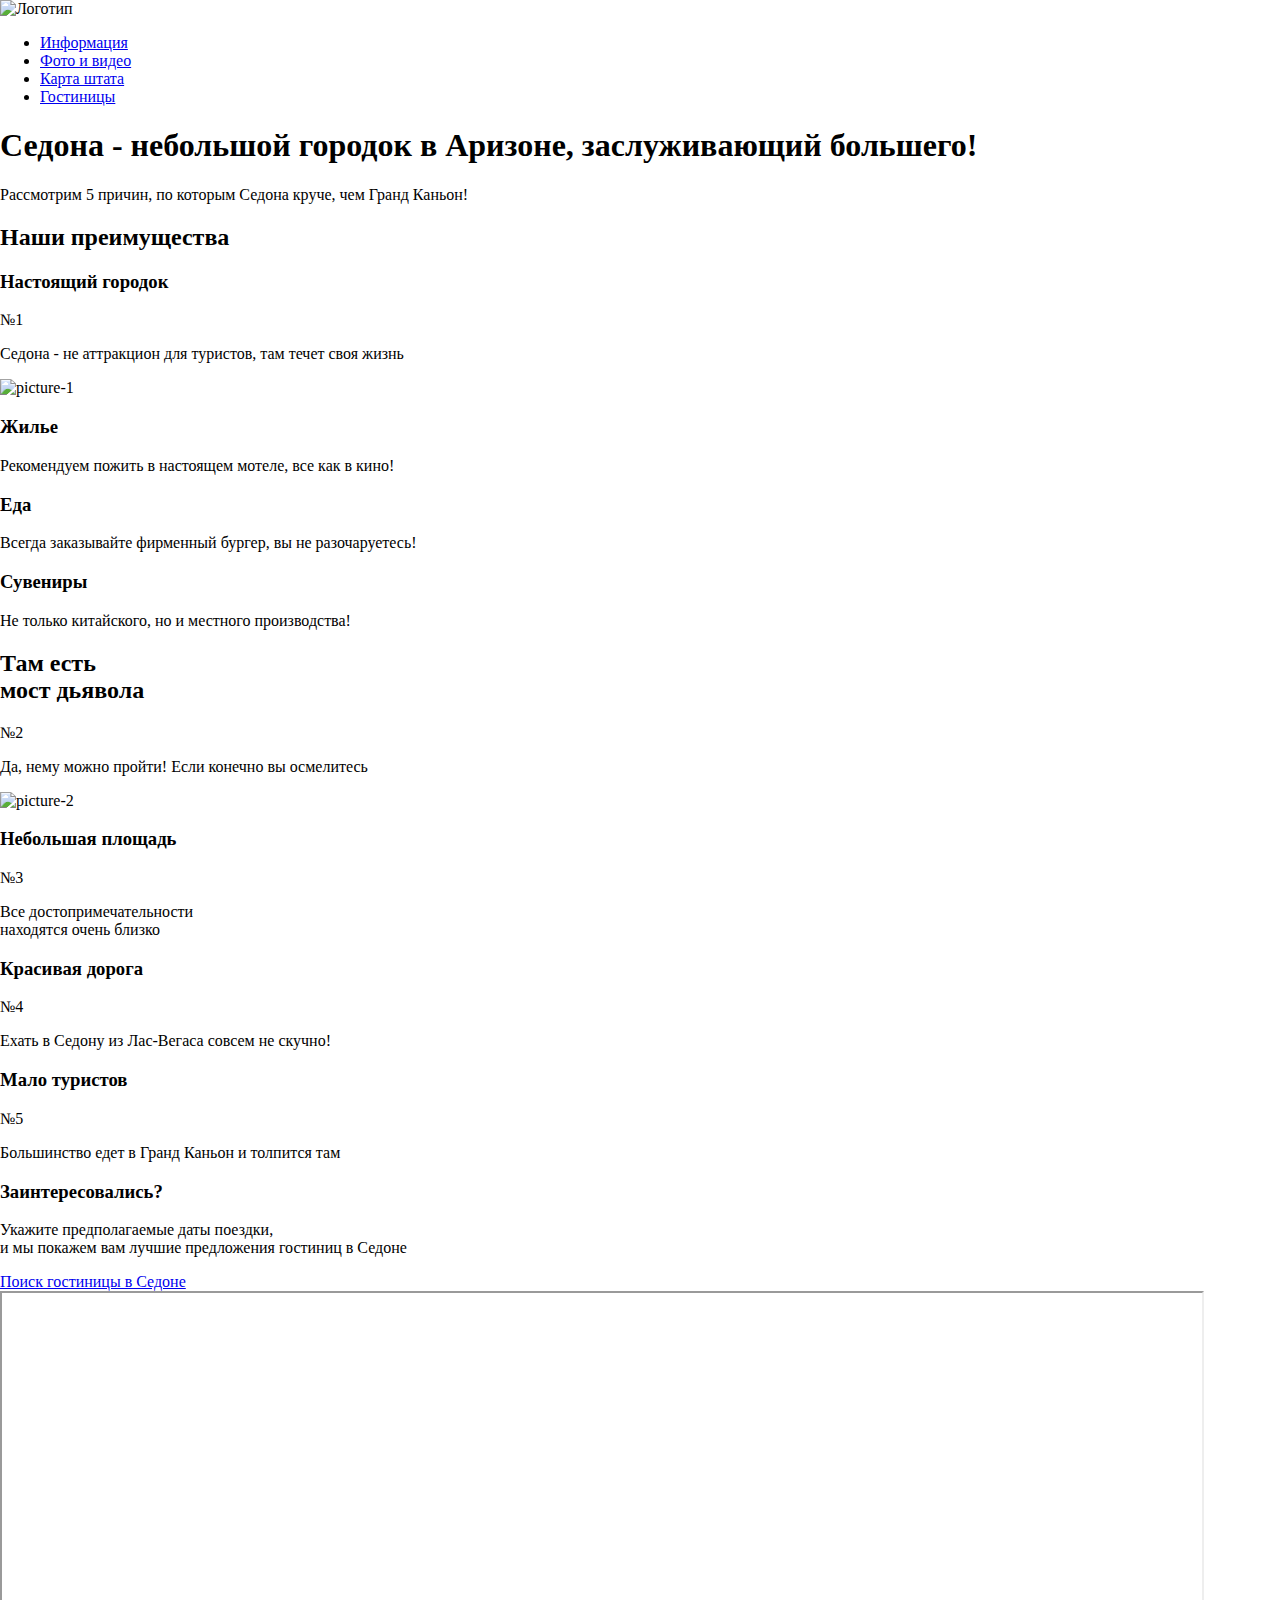
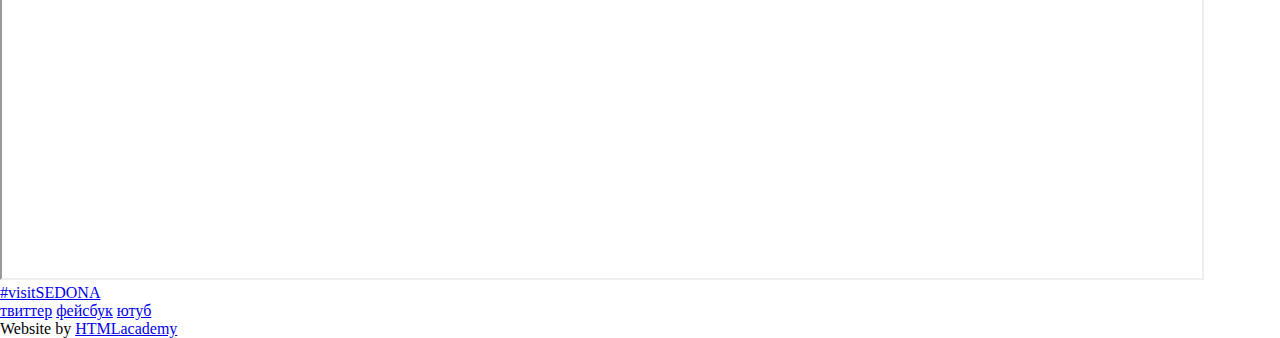
==== index.html @ cfd30b18 "Сделал разметку главной и внутренней страницы" ====
<!DOCTYPE html>
<html lang="ru">

<head>
  <meta charset="utf-8">
  <title>HTML Academy: Седона</title>
  <link href="css/style.css" rel="stylesheet">
</head>

<body>

  <header class="main-header">
    <nav class="main-navigation">
      <a class="header-logo-link">
        <img class="header-logo-img" src="img/logo.png" width="138" height="70" alt="Логотип">
      </a>
      <ul class="main-navigation-list">
        <li class="main-navigation-item">
          <a href="#" class="main-navigation-link">Информация</a>
        </li>
        <li class="main-navigation-item">
          <a href="#" class="main-navigation-link">Фото и видео</a>
        </li>
        <li class="main-navigation-item">
          <a href="#" class="main-navigation-link">Карта штата</a>
        </li>
        <li class="main-navigation-item">
          <a href="catalog.html" class="main-navigation-link">Гостиницы</a>
        </li>
      </ul>
    </nav>
  </header>

  <main>
    <section class="promo-img">
    </section>
    <section class="promo-header">
      <h1 class="promo-title">Седона - небольшой городок в Аризоне, заслуживающий большего!</h1>
      <p class="promo-description">Рассмотрим 5 причин, по которым Седона круче, чем Гранд Каньон!</p>
    </section>
    <section class="features">
      <h2 class="visually-hidden">Наши преимущества</h2>
      <div class="feature-row feature-row__normal">
        <div class="feature-item">
          <h3 class="feature-title">Настоящий городок</h3>
          <span class="feature-number">№1</span>
          <p class="feature-text">
            Седона - не аттракцион для туристов, там течет своя жизнь
          </p>
        </div>
        <img class="feature-item-img" src="img/feature-photo-1.jpg" width="800" height="256" alt="picture-1">
      </div>
      <div class="feature-row">
        <div class="feature-point feature-point__home">
          <h3 class="feature-title feature-title__point">Жилье</h3>
          <p class="feature-text feature-text__point">
            Рекомендуем пожить в настоящем мотеле, все как в кино!
          </p>
        </div>
        <div class="feature-point feature-point__food">
          <h3 class="feature-title feature-title__point">Еда</h3>
          <p class="feature-text feature-text__point">
            Всегда заказывайте фирменный бургер, вы не разочаруетесь!
          </p>
        </div>
        <div class="feature-point feature-point__souvenirs">
          <h3 class="feature-title feature-title__point">Сувениры</h3>
          <p class="feature-text feature-text__point">
            Не только китайского, но и местного производства!
          </p>
        </div>
      </div>
      <div class="feature-row feature-row__invert">
        <div class="feature-item">
          <h2 class="feature-title">Там есть<br> мост дьявола</h2>
          <span class="feature-number">№2</span>
          <p class="feature-text">
            Да, нему можно пройти! Если конечно вы осмелитесь
          </p>
        </div>
        <img class="feature-item-img" src="img/feature-photo-2.jpg" width="800" height="256" alt="picture-2">
      </div>
      <div class="feature-row">
        <div class="feature-point feature-point__slogan">
          <h3 class="feature-title feature-title__slogan">Небольшая площадь</h3>
          <span class="feature-number  feature-number__slogan">№3</span>
          <p class="feature-text feature-text__slogan">
            Все достопримечательности<br> находятся очень близко
          </p>
        </div>
        <div class="feature-point feature-point__slogan">
          <h3 class="feature-title feature-title__slogan">Красивая дорога</h3>
          <span class="feature-number feature-number__slogan">№4</span>
          <p class="feature-text feature-text__slogan">
            Ехать в Седону из Лас-Вегаса совсем не скучно!
          </p>
        </div>
        <div class="feature-point feature-point__slogan">
          <h3 class="feature-title feature-title__slogan">Мало туристов</h3>
          <span class="feature-number feature-number__slogan">№5</span>
          <p class="feature-text feature-text__slogan">
            Большинство едет в Гранд Каньон и толпится там
          </p>
        </div>
      </div>
    </section>
    <section class="features-search">
      <h3 class="search-title">Заинтересовались?</h3>
      <p class="search-description">
        Укажите предполагаемые даты поездки,<br> и мы покажем вам лучшие предложения гостиниц в Седоне
      </p>
      <a class="btn btn-search" href="#">Поиск гостиницы в Седоне</a>
    </section>
    <section class="features-map">
      <iframe src="https://www.google.com/maps/embed?pb=!1m18!1m12!1m3!1d431047.077735794!2d-112.35457437080542!3d34.91428964664842!2m3!1f0!2f0!3f0!3m2!1i1024!2i768!4f13.1!3m3!1m2!1s0x872da132f942b00d%3A0x5548c523fa6c8efd!2z0KHQtdC00L7QvdCwLCDQkNGA0LjQt9C-0L3QsCA4NjMzNiwg0KHQqNCQ!5e0!3m2!1sru!2sua!4v1504518632148" width="1200" height="585" allowfullscreen></iframe>
      <!--    форма    -->
    </section>
  </main>

  <footer class="main-footer">
    <section class="footer-hashtag">
      <a href="#" class="footer-hashtag-link">#visitSEDONA</a>
    </section>
    <section class="footer-social">
      <a class="social-btn social-btn-tw" href="#">твиттер</a>
      <a class="social-btn social-btn-fb" href="#">фейсбук</a>
      <a class="social-btn social-btn-yt" href="#">ютуб</a>
    </section>
    <section class="footer-copyrigth">
      <span class="footer-copyrigth-text">Website by</span>
      <a class="footer-copyrigth-link" href="#">HTMLacademy</a>
    </section>
  </footer>

</body>

</html>
---- css/style.css ----
html,
body {
  margin: 0;
  padding: 0;
}
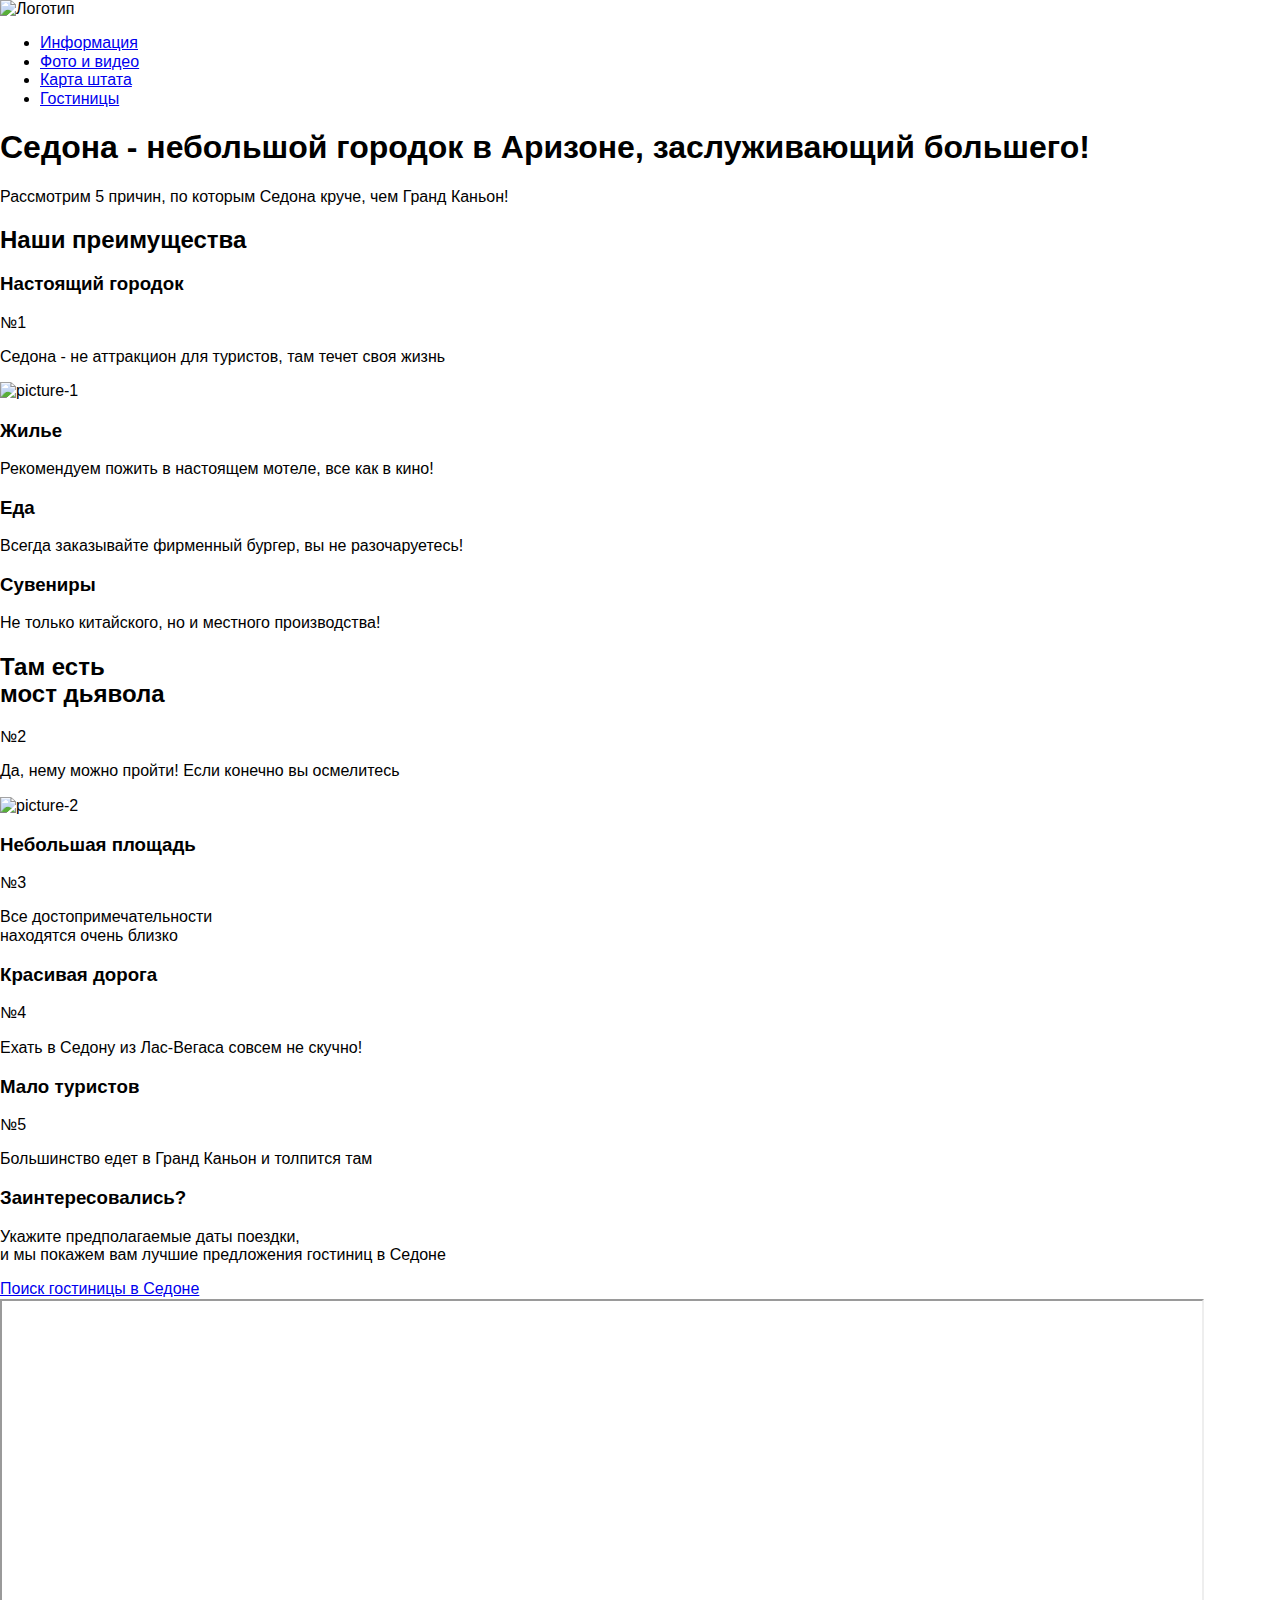
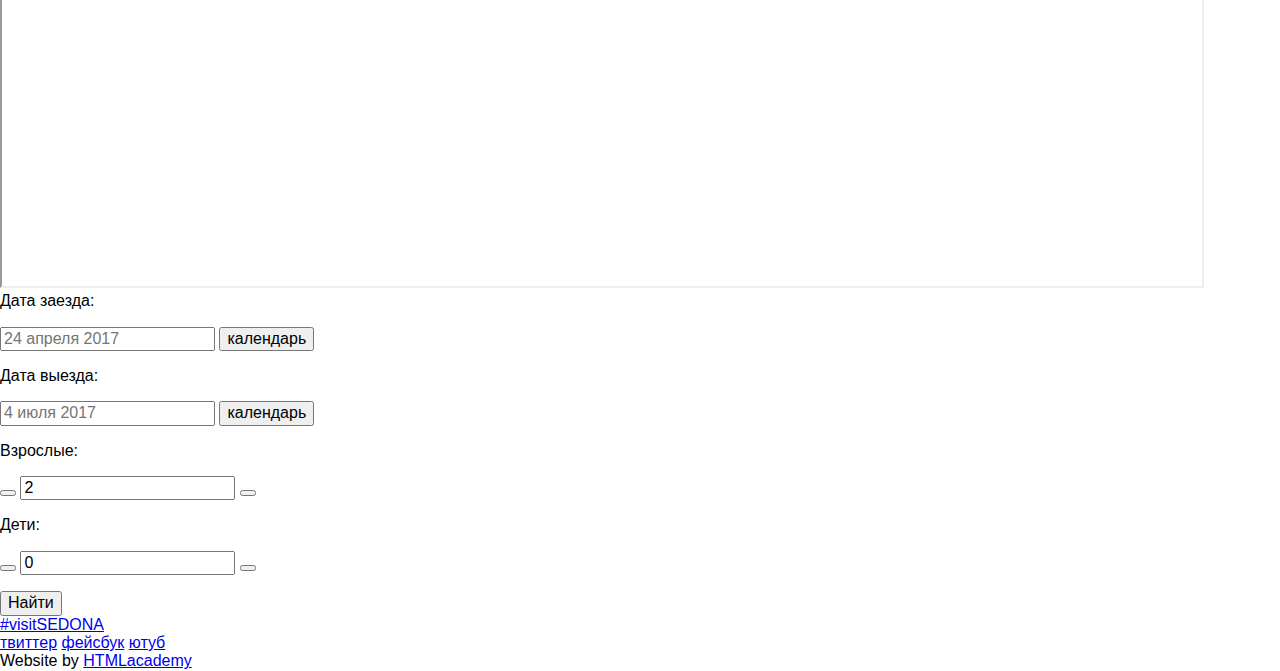
==== commit 6a373e8b: "добавил нормалайз и формы" ====
--- a/index.html
+++ b/index.html
@@ -4,6 +4,8 @@
 <head>
   <meta charset="utf-8">
   <title>HTML Academy: Седона</title>
+  <link href="https://fonts.googleapis.com/css?family=PT+Sans:400,700&amp;subset=cyrillic" rel="stylesheet">
+  <link href="css/normalize.css" rel="stylesheet">
   <link href="css/style.css" rel="stylesheet">
 </head>
 
@@ -113,7 +115,41 @@
     </section>
     <section class="features-map">
       <iframe src="https://www.google.com/maps/embed?pb=!1m18!1m12!1m3!1d431047.077735794!2d-112.35457437080542!3d34.91428964664842!2m3!1f0!2f0!3f0!3m2!1i1024!2i768!4f13.1!3m3!1m2!1s0x872da132f942b00d%3A0x5548c523fa6c8efd!2z0KHQtdC00L7QvdCwLCDQkNGA0LjQt9C-0L3QsCA4NjMzNiwg0KHQqNCQ!5e0!3m2!1sru!2sua!4v1504518632148" width="1200" height="585" allowfullscreen></iframe>
-      <!--    форма    -->
+      <form class="search-form" action="https://echo.htmlacademy.ru" method="post">
+        <div class="search-form-row">
+          <label class="search-form-label" for="arrival">Дата заезда:         </label>
+          <p class="form-field">
+            <input class="search-form-input" id="arrival" type="text" name="arrival" placeholder="24 апреля 2017">
+            <button class="search-form-calendar" type="button">календарь</button>
+          </p>
+        </div>
+        <div class="search-form-row">
+          <label class="search-form-label" for="departure">Дата выезда:</label>
+          <p class="form-field">
+            <input class="search-form-input" id="departure" type="text" name="departure" placeholder="4 июля 2017">
+            <button class="search-form-calendar" type="button">календарь</button>
+          </p>
+        </div>
+        <div class="search-form-row">
+          <div class="search-form-col">
+            <label class="search-form-label" for="adults">Взрослые:</label>
+            <p class="form-field-col">
+              <button class="btn-number btn-number__minus" type="button"></button>
+              <input class="number-input" id="adults" type="text" name="adults" value="2">
+              <button class="btn-number btn-number__plus" type="button"></button>
+            </p>
+          </div>
+          <div class="search-form-col">
+            <label class="search-form-label search-form-label__children" for="children">Дети:</label>
+            <p class="form-field-col">
+              <button class="btn-number btn-number__minus" type="button"></button>
+              <input class="number-input" id="children" type="text" name="children" value="0">
+              <button class="btn-number btn-number__plus" type="button"></button>
+            </p>
+          </div>
+        </div>
+        <button class="btn btn-search-form" type="button">Найти</button>
+      </form>
     </section>
   </main>
 
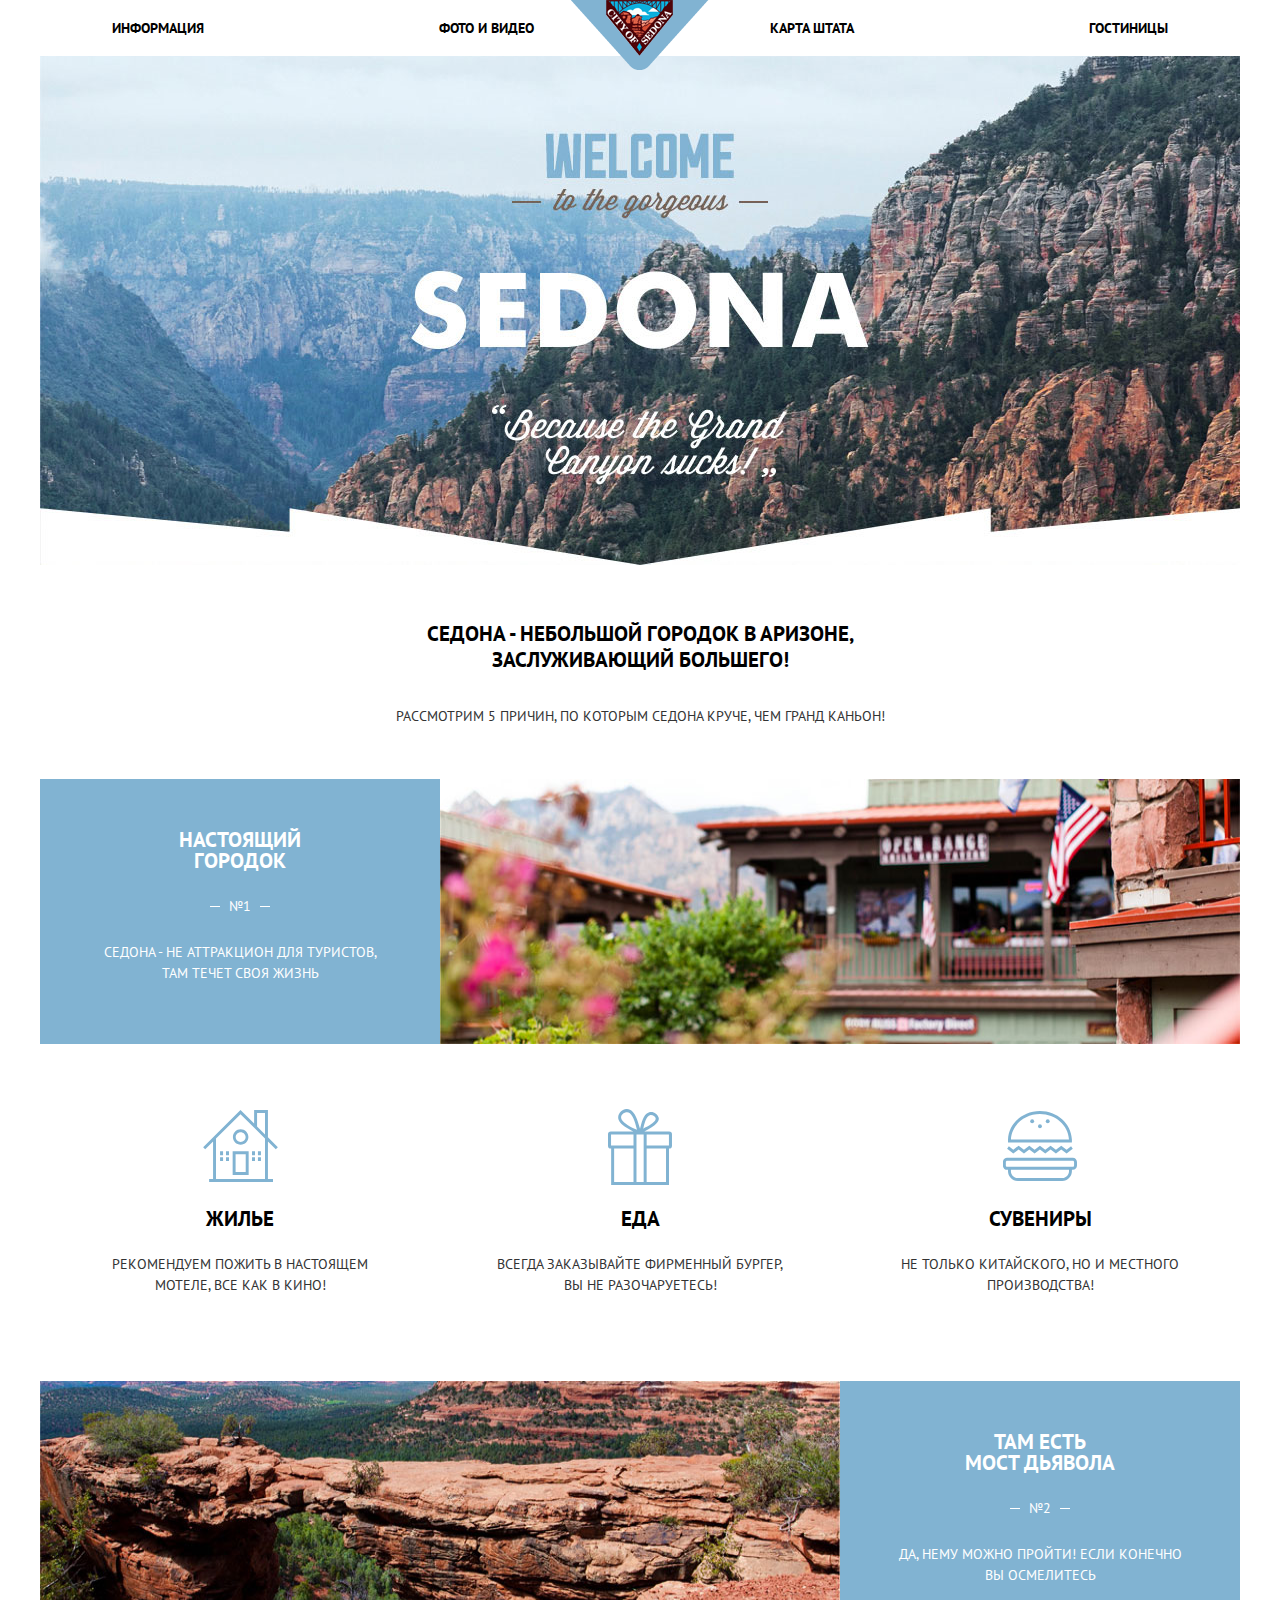
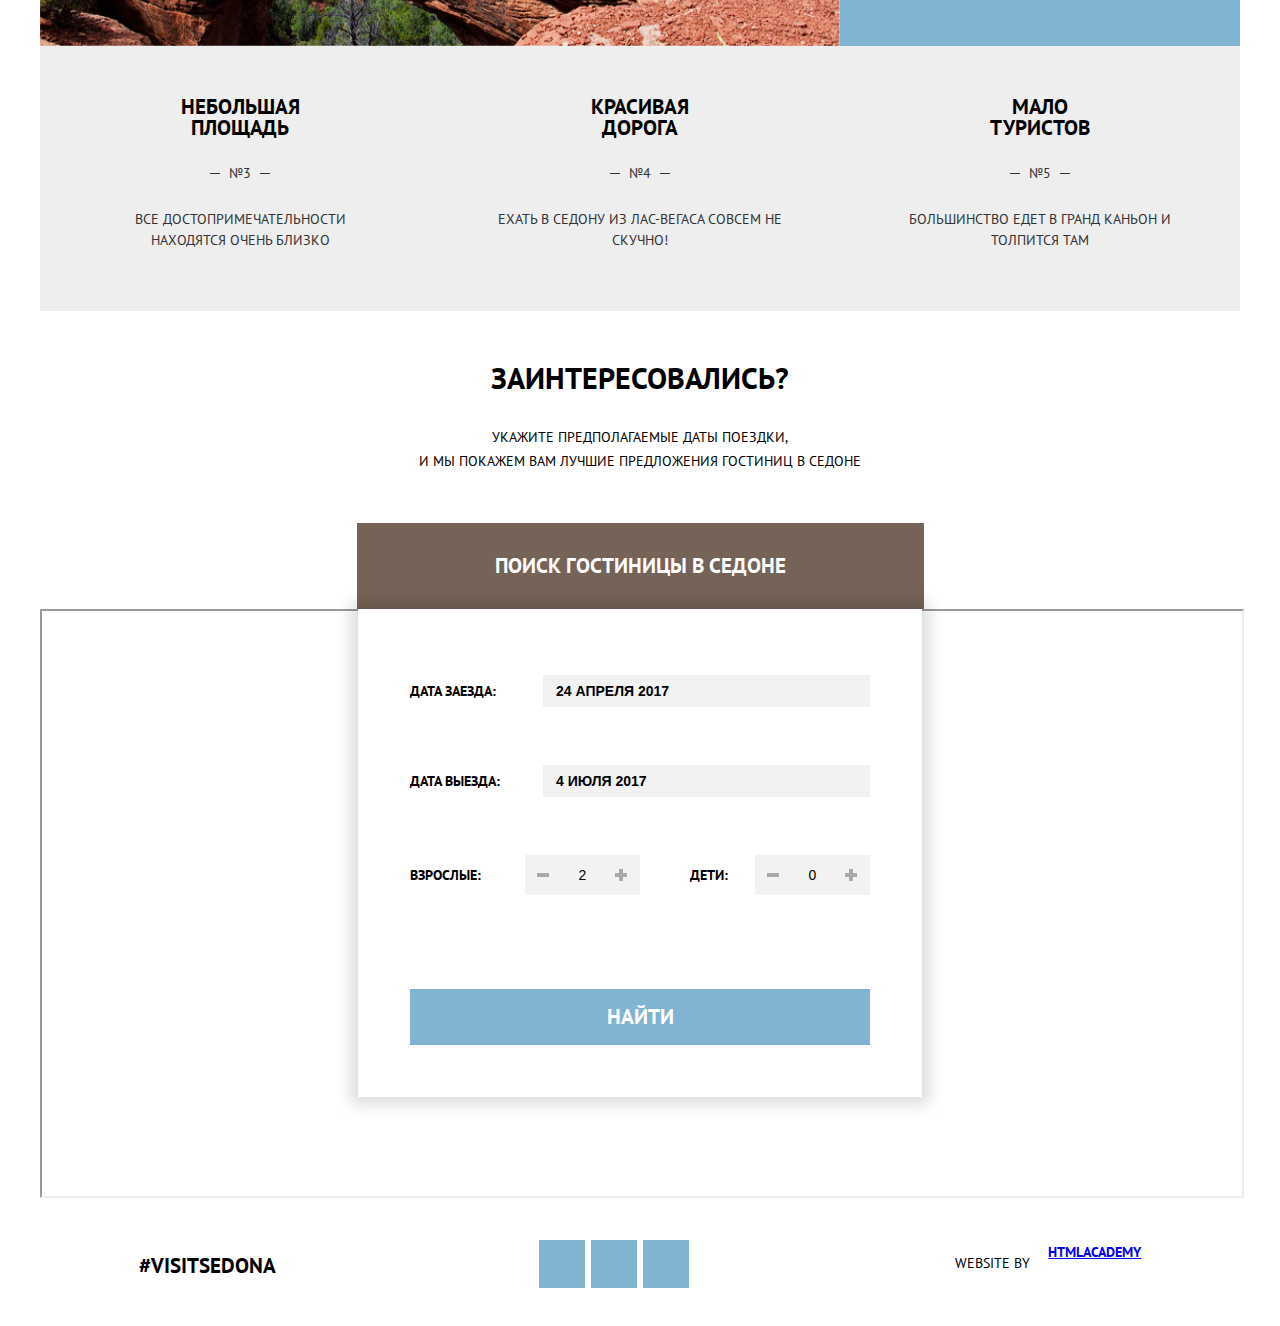
==== commit 3dba6752: "Верстка седоны" ====
--- a/index.html
+++ b/index.html
@@ -12,9 +12,10 @@
 <body>
 
   <header class="main-header">
-    <nav class="main-navigation">
+    <nav class="main-navigation container">
+      <h2 class="visually-hidden">Логотип</h2>
       <a class="header-logo-link">
-        <img class="header-logo-img" src="img/logo.png" width="138" height="70" alt="Логотип">
+        <img class="header-logo-img" src="img/index-logo.png" width="138" height="70" alt="Логотип">
       </a>
       <ul class="main-navigation-list">
         <li class="main-navigation-item">
@@ -33,7 +34,7 @@
     </nav>
   </header>
 
-  <main>
+  <main class="main-wrapper">
     <section class="promo-img">
     </section>
     <section class="promo-header">
@@ -50,7 +51,7 @@
             Седона - не аттракцион для туристов, там течет своя жизнь
           </p>
         </div>
-        <img class="feature-item-img" src="img/feature-photo-1.jpg" width="800" height="256" alt="picture-1">
+        <img class="feature-item-img" src="img/index-photo.jpg" width="800" height="256" alt="picture-1">
       </div>
       <div class="feature-row">
         <div class="feature-point feature-point__home">
@@ -80,7 +81,7 @@
             Да, нему можно пройти! Если конечно вы осмелитесь
           </p>
         </div>
-        <img class="feature-item-img" src="img/feature-photo-2.jpg" width="800" height="256" alt="picture-2">
+        <img class="feature-item-img" src="img/index-photo-reverse.jpg" width="800" height="256" alt="picture-2">
       </div>
       <div class="feature-row">
         <div class="feature-point feature-point__slogan">
@@ -158,9 +159,9 @@
       <a href="#" class="footer-hashtag-link">#visitSEDONA</a>
     </section>
     <section class="footer-social">
-      <a class="social-btn social-btn-tw" href="#">твиттер</a>
-      <a class="social-btn social-btn-fb" href="#">фейсбук</a>
-      <a class="social-btn social-btn-yt" href="#">ютуб</a>
+      <a class="social-btn social-btn-tw" href="#" aria-label="твиттер"></a>
+      <a class="social-btn social-btn-fb" href="#" aria-label="фейсбук"></a>
+      <a class="social-btn social-btn-yt" href="#" aria-label="ютуб"></a>
     </section>
     <section class="footer-copyrigth">
       <span class="footer-copyrigth-text">Website by</span>
--- a/css/style.css
+++ b/css/style.css
@@ -2,4 +2,1109 @@
 body {
   margin: 0;
   padding: 0;
-}+}
+
+body {
+  min-width: 1200px;
+  font-family: "PT Sans", "Arial", sans-serif;
+  font-size: 14px;
+  line-height: 24px;
+  font-weight: 700;
+  color: #000;
+  text-transform: uppercase;
+  background-color: #fff;
+  -webkit-box-shadow: 0 0 20px 0 rgba(0, 1, 1, 0.2);
+  box-shadow: 0 0 20px 0 rgba(0, 1, 1, 0.2);
+}
+
+.main-wrapper {
+  width: 1200px;
+  margin: 0 auto;
+}
+
+.visually-hidden:not(:focus):not(:active),
+input[type="checkbox"].visually-hidden {
+  position: absolute;
+  width: 1px;
+  height: 1px;
+  margin: -1px;
+  border: 0;
+  padding: 0;
+  white-space: nowrap;
+  -webkit-clip-path: inset(100%);
+  clip-path: inset(100%);
+  clip: rect(0 0 0 0);
+  overflow: hidden;
+}
+
+img {
+  max-width: 100%;
+  height: auto;
+}
+
+.container {
+  width: 1056px;
+  margin: 0 auto;
+  padding: 0 72px;
+}
+
+.btn {
+  display: inline-block;
+  padding: 30px 138px;
+  font-size: 21px;
+  line-height: 26px;
+  font-weight: 700;
+  font-family: "PT Sans", "Arial", sans-serif;
+  color: #fff;
+  vertical-align: middle;
+  text-align: center;
+  text-transform: uppercase;
+  text-decoration: none;
+  background-color: #766357;
+  border: none;
+  cursor: pointer;
+}
+
+.btn:hover,
+.btn:focus {
+  background-color: #669ec0;
+}
+
+.btn:active {
+  background-color: #5496bd;
+}
+
+.btn.disabled,
+.btn:disabled {
+  cursor: default;
+  opacity: 0.5;
+  background-color: #000;
+}
+
+.btn.disabled:hover,
+.btn:disabled:hover {
+  background-color: #000000;
+}
+
+/* Шапка сайта */
+
+.main-header {
+  background-color: #fff;
+}
+
+.header-logo-link {
+  position: absolute;
+  top: 0;
+  left: 50%;
+  -webkit-transform: translateX(-50%);
+  transform: translateX(-50%);
+  z-index: 1000;
+}
+
+.main-navigation {
+  position: relative;
+  font-size: 14px;
+  line-height: 26px;
+  color: #000;
+  background-color: #fff;
+}
+
+.main-navigation-list {
+  display: -webkit-box;
+  display: -ms-flexbox;
+  display: flex;
+  -webkit-box-pack: justify;
+  -ms-flex-pack: justify;
+  justify-content: space-between;
+  -ms-flex-wrap: wrap;
+  flex-wrap: wrap;
+  width: 1056px;
+  margin: 0;
+  padding: 0;
+  list-style: none;
+}
+
+.main-navigation-link {
+  display: block;
+  margin-top: 15px;
+  margin-bottom: 15px;
+  vertical-align: middle;
+  color: #000;
+  text-decoration: none;
+}
+
+.main-navigation-link:hover {
+  color: #81b3d2;
+}
+
+.main-navigation-link:active {
+  color: #000;
+  opacity: 0.3;
+}
+
+.main-navigation-link.main-navigation-link__active {
+  color: #766357;
+}
+
+.main-navigation-link:active.main-navigation-link__active {
+  color: #766357;
+  opacity: 1;
+}
+
+/* Главная */
+
+.promo-img {
+  max-width: 1200px;
+  min-height: 510px;
+  margin-bottom: 55px;
+  background: url("../img/bannersedona.jpg") no-repeat 0 -55px;
+  background-size: cover;
+}
+
+.promo-header {
+  width: 500px;
+  margin: 0 auto;
+  margin-bottom: 50px;
+  text-align: center;
+}
+
+.promo-title {
+  font-size: 21px;
+  line-height: 26px;
+  margin: 0;
+  margin-bottom: 30px;
+}
+
+.promo-description {
+  margin: 0;
+  line-height: 26px;
+  font-weight: 400;
+  color: #333;
+}
+
+.features {
+  display: -webkit-box;
+  display: -ms-flexbox;
+  display: flex;
+  -webkit-box-orient: vertical;
+  -webkit-box-direction: normal;
+  -ms-flex-direction: column;
+  flex-direction: column;
+  margin-bottom: 55px;
+}
+
+.feature-row {
+  display: -webkit-box;
+  display: -ms-flexbox;
+  display: flex;
+}
+
+.feature-row.feature-row__invert {
+  -webkit-box-orient: horizontal;
+  -webkit-box-direction: reverse;
+  -ms-flex-direction: row-reverse;
+  flex-direction: row-reverse;
+}
+
+.feature-item {
+  width: 400px;
+  background-color: #81b3d2;
+  text-align: center;
+}
+
+.feature-point {
+  width: 400px;
+  background-color: #fff;
+}
+
+.feature-point.feature-point__slogan {
+  background-color: #eee;
+}
+
+.feature-title {
+  width: 155px;
+  margin: 0 auto;
+  margin-top: 50px;
+  margin-bottom: 25px;
+  font-size: 21px;
+  line-height: 21px;
+  font-weight: 700;
+  text-align: center;
+  color: #fff;
+}
+
+.feature-title.feature-title__point {
+  margin-top: 32px;
+  color: #000;
+  text-align: center;
+}
+
+.feature-title.feature-title__slogan {
+  color: #000;
+  text-align: center;
+}
+
+.feature-number {
+  display: block;
+  width: 60px;
+  margin: 0 auto;
+  margin-bottom: 25px;
+  position: relative;
+  font-size: 14px;
+  line-height: 21px;
+  font-weight: 400;
+  color: #fff;
+}
+
+.feature-number.feature-number__slogan {
+  color: #333;
+  text-align: center;
+}
+
+.feature-number:after {
+  position: absolute;
+  content: "";
+  top: 10px;
+  left: 0;
+  width: 10px;
+  height: 1px;
+  background: #fff;
+}
+
+.feature-number.feature-number__slogan:after {
+  background: #333;
+}
+
+.feature-number:before {
+  position: absolute;
+  content: "";
+  top: 10px;
+  right: 0;
+  width: 10px;
+  height: 1px;
+  background: #fff;
+}
+
+.feature-number.feature-number__slogan::before {
+  background: #333;
+}
+
+.feature-text {
+  width: 290px;
+  margin: 0 auto;
+  margin-bottom: 60px;
+  font-weight: 400;
+  line-height: 21px;
+  color: #fff;
+  text-align: center;
+}
+
+.feature-text.feature-text__point {
+  margin-bottom: 85px;
+  color: #333;
+}
+
+.feature-text.feature-text__slogan {
+  color: #333;
+}
+
+.feature-point.feature-point__home,
+.feature-point.feature-point__food,
+.feature-point.feature-point__souvenirs {
+  padding-top: 132px;
+  background-repeat: no-repeat;
+  background-position: 50% 25%;
+}
+
+.feature-point.feature-point__home {
+  background-image: url(../img/icon-1.svg);
+}
+
+.feature-point.feature-point__food {
+  background-image: url(../img/icon-2.svg);
+}
+
+.feature-point.feature-point__souvenirs {
+  background-image: url(../img/icon-3.svg);
+}
+
+.features-search {
+  width: 570px;
+  margin: 0 auto;
+  text-align: center;
+}
+
+.search-title {
+  margin: 0;
+  margin-bottom: 35px;
+  font-size: 30px;
+  line-height: 24px;
+}
+
+.search-description {
+  margin-bottom: 50px;
+  font-weight: 400;
+}
+
+.btn-search {
+  background-color: #766357;
+}
+
+.btn-search:hover {
+  background-color: #604e43;
+}
+
+.btn-search:active {
+  background-color: #503e33;
+  color: rgba(146, 138, 133, 0.3);
+}
+
+.features-map {
+  margin: 0;
+  padding: 0;
+  position: relative;
+  background: url(../img/map-min.jpg) no-repeat;
+  background-position: center;
+}
+
+.search-form {
+  position: absolute;
+  top: 0;
+  left: 50%;
+  -webkit-transform: translate(-50%);
+  transform: translate(-50%);
+  display: -webkit-box;
+  display: -ms-flexbox;
+  display: flex;
+  -webkit-box-orient: vertical;
+  -webkit-box-direction: normal;
+  -ms-flex-direction: column;
+  flex-direction: column;
+  -webkit-box-align: ;
+  -ms-flex-align: ;
+  align-items: ;
+  width: 460px;
+  padding: 52px;
+  background-color: #fff;
+  -webkit-box-shadow: 0 0 15px 7px rgba(0, 1, 1, 0.15);
+  box-shadow: 0 0 15px 7px rgba(0, 1, 1, 0.15);
+}
+
+.search-form-row {
+  display: -webkit-box;
+  display: -ms-flexbox;
+  display: flex;
+  -webkit-box-pack: justify;
+  -ms-flex-pack: justify;
+  justify-content: space-between;
+  -webkit-box-align: center;
+  -ms-flex-align: center;
+  align-items: center;
+  margin-bottom: 30px;
+}
+
+.search-form-label {
+  font-size: 14px;
+  line-height: 26px;
+  font-weight: 700;
+  text-transform: uppercase;
+  color: #000;
+}
+
+.form-field {
+  display: -webkit-box;
+  display: -ms-flexbox;
+  display: flex;
+}
+
+.search-form-input {
+  -webkit-box-sizing: border-box;
+  box-sizing: border-box;
+  width: 315px;
+  padding-top: 8px;
+  padding-bottom: 8px;
+  padding-left: 13px;
+  background-color: #f2f2f2;
+  border: none;
+}
+
+.search-form-input:hover {
+  background-color: #ebebeb;
+}
+
+.search-form-input:focus {
+  background-color: #fff;
+  border: 2px solid #e5e5e5;
+}
+
+.search-form-input::-webkit-input-placeholder {
+  font-size: 14px;
+  line-height: 26px;
+  font-weight: 700;
+  text-transform: uppercase;
+  color: #000;
+}
+
+.search-form-input:-ms-input-placeholder {
+  font-size: 14px;
+  line-height: 26px;
+  font-weight: 700;
+  text-transform: uppercase;
+  color: #000;
+}
+
+.search-form-input::placeholder {
+  font-size: 14px;
+  line-height: 26px;
+  font-weight: 700;
+  text-transform: uppercase;
+  color: #000;
+}
+
+.search-form-calendar {
+  font-size: 0;
+  background: #f2f2f2;
+  border: none;
+  cursor: pointer;
+}
+
+.search-form-calendar:hover path {
+  fill: #000;
+}
+
+.search-form-calendar:active path {
+  fill: #81b3d2;
+}
+
+.search-form-col {
+  display: -webkit-box;
+  display: -ms-flexbox;
+  display: flex;
+  -webkit-box-align: center;
+  -ms-flex-align: center;
+  align-items: center;
+  -webkit-box-pack: justify;
+  -ms-flex-pack: justify;
+  justify-content: space-between;
+  width: 230px;
+}
+
+.search-form-label.search-form-label__children {
+  padding-left: 50px;
+}
+
+.form-field-col {
+  width: 115px;
+  display: -webkit-box;
+  display: -ms-flexbox;
+  display: flex;
+}
+
+.number-input {
+  -webkit-box-sizing: border-box;
+  box-sizing: border-box;
+  width: 40px;
+  padding: 12px 0;
+  background-color: #f2f2f2;
+  text-align: center;
+  border: none;
+}
+
+.btn-number {
+  position: relative;
+  width: 40px;
+  background-color: #f2f2f2;
+  border: none;
+  cursor: pointer;
+}
+
+.btn-number.btn-number__minus::after {
+  content: "";
+  position: absolute;
+  top: 18px;
+  left: 12px;
+  width: 12px;
+  height: 4px;
+  background-color: #a9a9a9;
+}
+
+.btn-number:hover.btn-number__minus::after {
+  background-color: #000;
+}
+
+.btn-number:active.btn-number__minus::after {
+  background-color: #81b3d2;
+}
+
+.btn-number.btn-number__plus::after,
+.btn-number.btn-number__plus::before {
+  content: "";
+  position: absolute;
+  top: 18px;
+  left: 12px;
+  width: 12px;
+  height: 4px;
+  background-color: #a9a9a9;
+}
+
+.btn-number.btn-number__plus::before {
+  -webkit-transform: rotate(90deg);
+  transform: rotate(90deg);
+}
+
+.btn-number:hover.btn-number__plus::after,
+.btn-number:hover.btn-number__plus::before {
+  background-color: #000;
+}
+
+.btn-number:active.btn-number__plus::after,
+.btn-number:active.btn-number__plus::before {
+  background-color: #81b3d2;
+}
+
+.btn-search-form {
+  width: 100%;
+  margin-top: 50px;
+  padding-top: 15px;
+  padding-bottom: 15px;
+  background-color: #81b3d2;
+}
+
+.btn-search-form:hover {
+  background-color: #669ec0;
+}
+
+.btn-search-form:active {
+  background-color: #5496bd;
+  color: rgba(133, 176, 205, 0.3);
+}
+
+
+/*каталог*/
+
+.filters-hotel {
+  margin-bottom: 30px;
+  background-image: url("../img/filter-bg.jpg");
+  background-repeat: no-repeat;
+  background-position: center;
+}
+
+.form-filters {
+  display: -webkit-box;
+  display: -ms-flexbox;
+  display: flex;
+  -ms-flex-pack: distribute;
+  -webkit-box-pack: justify;
+  justify-content: space-around;
+}
+
+.filter-hotel-field {
+  margin: 0;
+  padding: 0;
+  width: 150px;
+  border: 0;
+}
+
+.filter-hotel-field:first-child {
+  margin-right: 100px;
+}
+
+.filter-hotel-field:last-child {
+  width: 320px;
+  margin-left: 330px;
+}
+
+.filter-hotel-description {
+  margin-bottom: 25px;
+  padding-top: 30px;
+  font-size: 16px;
+  line-height: 21px;
+  color: #fff;
+}
+
+.form-list {
+  margin: 0;
+  padding: 0;
+  list-style: none;
+}
+
+.form-item {
+  margin-bottom: 25px;
+}
+
+.filter-hotel-label {
+  position: relative;
+  display: block;
+  padding-left: 40px;
+  font-size: 14px;
+  line-height: 21px;
+  font-weight: 400;
+  color: #fff;
+  cursor: pointer;
+}
+
+.filter-hotel-input + .filter-hotel-label::before {
+  position: absolute;
+  content: "";
+  top: 0;
+  left: 0px;
+  width: 23px;
+  height: 23px;
+  background-image: url("../img/checkbox-off.svg");
+  background-repeat: no-repeat;
+  background-position: center center;
+}
+
+.filter-hotel-input:checked + .filter-hotel-label::after {
+  position: absolute;
+  content: "";
+  top: 0;
+  left: 0px;
+  width: 27px;
+  height: 23px;
+  background-image: url("../img/checkbox-on.svg");
+  background-repeat: no-repeat;
+  background-position: center center;
+}
+
+.price-controls {
+  position: relative;
+  margin-bottom: 20px;
+  font-size: 0;
+  border: 2px solid #fff;
+  border-radius: 5px;
+}
+
+.price-controls::after {
+  position: absolute;
+  content: "";
+  left: 50%;
+  height: 22px;
+  width: 3px;
+  background: #fff;
+  -webkit-transform: translate(-50%, 50%);
+  transform: translate(-50%, 50%);
+}
+
+.price-controls-label {
+  display: inline-block;
+  padding: 10px 0;
+  font-size: 14px;
+  line-height: 21px;
+  font-weight: 400;
+  color: #fff;
+  text-transform: uppercase;
+  vertical-align: top;
+  background-color: transparent;
+  cursor: pointer;
+}
+
+.price-controls-label__min,
+.price-controls-label__max {
+  -webkit-box-sizing: content-box;
+  width: 93px;
+  padding-left: 65px;
+}
+
+.price-controls-input {
+  width: 45px;
+  margin: 0;
+  font: inherit;
+  color: inherit;
+  border: none;
+  background: transparent;
+}
+
+.range-controls {
+  position: relative;
+  margin-bottom: 25px;
+  background: transparent;
+}
+
+.range-controls .scale {
+  width: 100%;
+  height: 2px;
+  background-color: #988683;
+}
+
+.range-controls .bar {
+  width: 80%;
+  height: 2px;
+  background-color: #fff;
+}
+
+.range-controls .range-toggle {
+  position: absolute;
+  top: -10px;
+  left: 0px;
+  width: 20px;
+  height: 20px;
+  cursor: pointer;
+}
+
+.range-controls .range-toggle__min {
+  left: 0;
+}
+
+.range-controls .range-toggle__max {
+  left: 80%;
+}
+
+.btn-filter {
+  margin-left: 85px;
+  margin-bottom: 32px;
+  padding: 10px 34px;
+  font-size: 14px;
+  line-height: 21px;
+  font-weight: 400;
+  border: 2px solid #fff;
+  border-radius: 5px;
+  background: transparent;
+}
+
+.sort-row {
+  margin-bottom: 35px;
+}
+
+.sort-row-list {
+  margin: 0;
+  padding: 0;
+  display: -webkit-box;
+  display: -ms-flexbox;
+  display: flex;
+  -webkit-box-pack: start;
+  -ms-flex-pack: start;
+  justify-content: flex-start;
+  list-style: none;
+  vertical-align: middle;
+}
+
+.sort-row-item {
+  margin: auto;
+  margin-right: 30px;
+  font-size: 12px;
+  line-height: 18px;
+  font-weight: 400;
+  text-transform: uppercase;
+  color: #000;
+}
+
+.sort-row-item:last-child {
+  margin-right: 0;
+}
+
+.sort-row-item.sort-row-item__arrow {
+  margin-left: 450px;
+  margin-right: 14px;
+}
+
+.sort-row-item.sort-row-item__arrow path {
+  fill: #81b3d2;
+}
+
+.sort-row-link-arrow {
+  font-size: 0;
+}
+
+.sort-row-link-arrow.sort-row-link-arrow__up {
+  opacity: 0.3;
+}
+
+.sort-row-link-arrow:hover.sort-row-link-arrow__up {
+  opacity: 1;
+}
+
+.sort-row-link-arrow:active.sort-row-link-arrow__up path {
+  fill: #81b3d2;
+  opacity: 1;
+}
+
+.sort-row-link {
+  display: block;
+  color: #000;
+  text-decoration: none;
+  border-bottom: 1px dotted #81b3d2;
+}
+
+.sort-row-link {
+  opacity: 0.3;
+}
+
+.sort-row-link:hover {
+  color: #81b3d2;
+  opacity: 1;
+}
+
+.sort-row-link:active {
+  color: #000;
+  opacity: 1;
+  border: none;
+}
+
+.sort-row-item.sort-row-item__found {
+  margin: 0;
+  margin-right: 47px;
+  font-size: 21px;
+  line-height: 26px;
+  font-weight: 700;
+  border: none;
+}
+
+.sort-row-item.sort-row-item__description {
+  margin-right: 38px;
+  border: none;
+}
+
+.sort-row-item.sort-row-item__active {
+  border: none;
+  color: #81b3d2;
+}
+
+.catalog-hotel {
+  display: -webkit-box;
+  display: -ms-flexbox;
+  display: flex;
+  -webkit-box-orient: vertical;
+  -webkit-box-direction: normal;
+  -ms-flex-direction: column;
+  flex-direction: column;
+}
+
+.catalog-item .container {
+  display: -webkit-box;
+  display: -ms-flexbox;
+  display: flex;
+  width: 1056px;
+  padding-top: 30px;
+  padding-bottom: 30px;
+  border-top: 2px solid #e5e5e5;
+}
+
+.catalog-item:last-child {
+  border-bottom: 2px solid #e5e5e5;
+}
+
+.catalog-item-photo {
+  width: 135px;
+  height: 90px;
+  margin-right: 30px;
+}
+
+.catalog-info {
+  width: 260px;
+}
+
+.catalog-info-title {
+  margin: 0;
+  padding: 0;
+  font-size: 21px;
+  line-height: 26px;
+  color: #000;
+  text-decoration: none;
+}
+
+.catalog-info-title:hover {
+  color: #81b3d2;
+}
+
+.catalog-info-title:active {
+  opacity: 0.3;
+}
+
+.catalog-info-description {
+  margin: 0;
+  padding: 0;
+  margin-bottom: 15px;
+}
+
+.catalog-info-description-text {
+  display: inline-block;
+  vertical-align: middle;
+  font-weight: 400;
+  color: #333;
+}
+
+.catalog-info-description-text:first-child {
+  margin-right: 37px;
+}
+
+.catalog-info-link {
+  display: -webkit-box;
+  display: -ms-flexbox;
+  display: flex;
+  -webkit-box-pack: justify;
+  -ms-flex-pack: justify;
+  justify-content: space-between;
+}
+
+.catalog-info-btn-description,
+.catalog-info-btn-book-it {
+  font-size: 14px;
+  line-height: 21px;
+  font-weight: 400;
+  padding: 4px 16px;
+}
+
+.catalog-info-btn-description {
+  background-color: #81b3d2;
+}
+
+.catalog-info-btn-description:hover {
+  background-color: #669ec0;
+}
+
+.catalog-info-btn-description:active {
+  opacity: 0.3;
+}
+
+.catalog-info-btn-book-it {
+  background-color: #766357;
+}
+
+.catalog-info-btn-book-it:hover {
+  background-color: #604e43;
+}
+
+.catalog-info-btn-book-it:active {
+  opacity: 0.3;
+}
+
+.catalog-rating {
+  margin: 0;
+  padding: 0;
+  margin-left: auto;
+  width: 110px;
+}
+
+.catalog-rating-text {
+  display: block;
+  margin-top: 52px;
+  font-weight: 400;
+  font-size: 14px;
+  line-height: 21px;
+  text-align: center;
+  background-color: #f2f2f2;
+}
+
+.catalog-rating-stars {
+  display: block;
+  height: 20px;
+}
+
+.catalog-rating-stars.catalog-rating-stars__amara {
+  background: url("../img/star.svg") 100% 0,
+  url("../img/star.svg") no-repeat 75% 0,
+  url("../img/star.svg") no-repeat 50% 0,
+  url("../img/star.svg") no-repeat 25% 0,
+  url("../img/star.svg") no-repeat 0 0;
+  background-repeat: no-repeat;
+}
+
+.catalog-rating-stars.catalog-rating-stars__desert {
+  background: url(../img/star.svg) 100% 0,
+  url(../img/star.svg) 75% 0,
+  url(../img/star.svg) 50% 0;
+  background-repeat: no-repeat;
+}
+
+.catalog-rating-stars.catalog-rating-stars__villas {
+  background: url(../img/star.svg) 100% 0,
+  url(../img/star.svg) 75% 0;
+  background-repeat: no-repeat;
+}
+
+
+/*футер*/
+
+.main-footer {
+  display: -webkit-box;
+  display: -ms-flexbox;
+  display: flex;
+  -webkit-box-pack: justify;
+  -ms-flex-pack: justify;
+  justify-content: space-around;
+  padding-top: 35px;
+  padding-bottom: 35px;
+}
+
+.footer-hashtag {
+  width: 140px;
+  padding: 12px;
+  font-size: 21px;
+  line-height: 27px;
+  text-align: center;
+}
+
+.footer-hashtag-link {
+  text-decoration: none;
+  color: #000;
+}
+
+.footer-social {
+  display: -webkit-box;
+  display: -ms-flexbox;
+  display: flex;
+  -ms-flex-wrap: wrap;
+  flex-wrap: wrap;
+  -webkit-box-pack: start;
+  -ms-flex-pack: start;
+  justify-content: flex-start;
+  width: 165px;
+}
+
+.social-btn {
+  display: -webkit-box;
+  display: -ms-flexbox;
+  display: flex;
+  -webkit-box-pack: center;
+  -ms-flex-pack: center;
+  justify-content: center;
+  -webkit-box-align: center;
+  -ms-flex-align: center;
+  align-items: center;
+  width: 46px;
+  height: 48px;
+  margin-right: 6px;
+  background-color: #81b3d2;
+}
+
+.social-btn:hover {
+  background-color: #669ec0;
+}
+
+.social-btn:active path {
+  background-color: #5496bd;
+  opacity: 0.3;
+}
+
+.footer-copyrigth {
+  display: -webkit-box;
+  display: -ms-flexbox;
+  display: flex;
+  -webkit-box-pack: justify;
+  -ms-flex-pack: justify;
+  justify-content: space-between;
+  width: 200px;
+}
+
+.footer-copyrigth-text {
+  padding-top: 10px;
+  font-size: 14px;
+  line-height: 26px;
+  font-weight: 400;
+}
+
+.footer-copyrigth-link {
+  display: block;
+  width: 120px;
+  height: 39px;
+  text-align: center;
+}
+
+.footer-copyrigth-link:hover path {
+  fill: #81b3d2;
+}
+
+.footer-copyrigth-link:active path {
+  fill: #bdbbbc;
+}
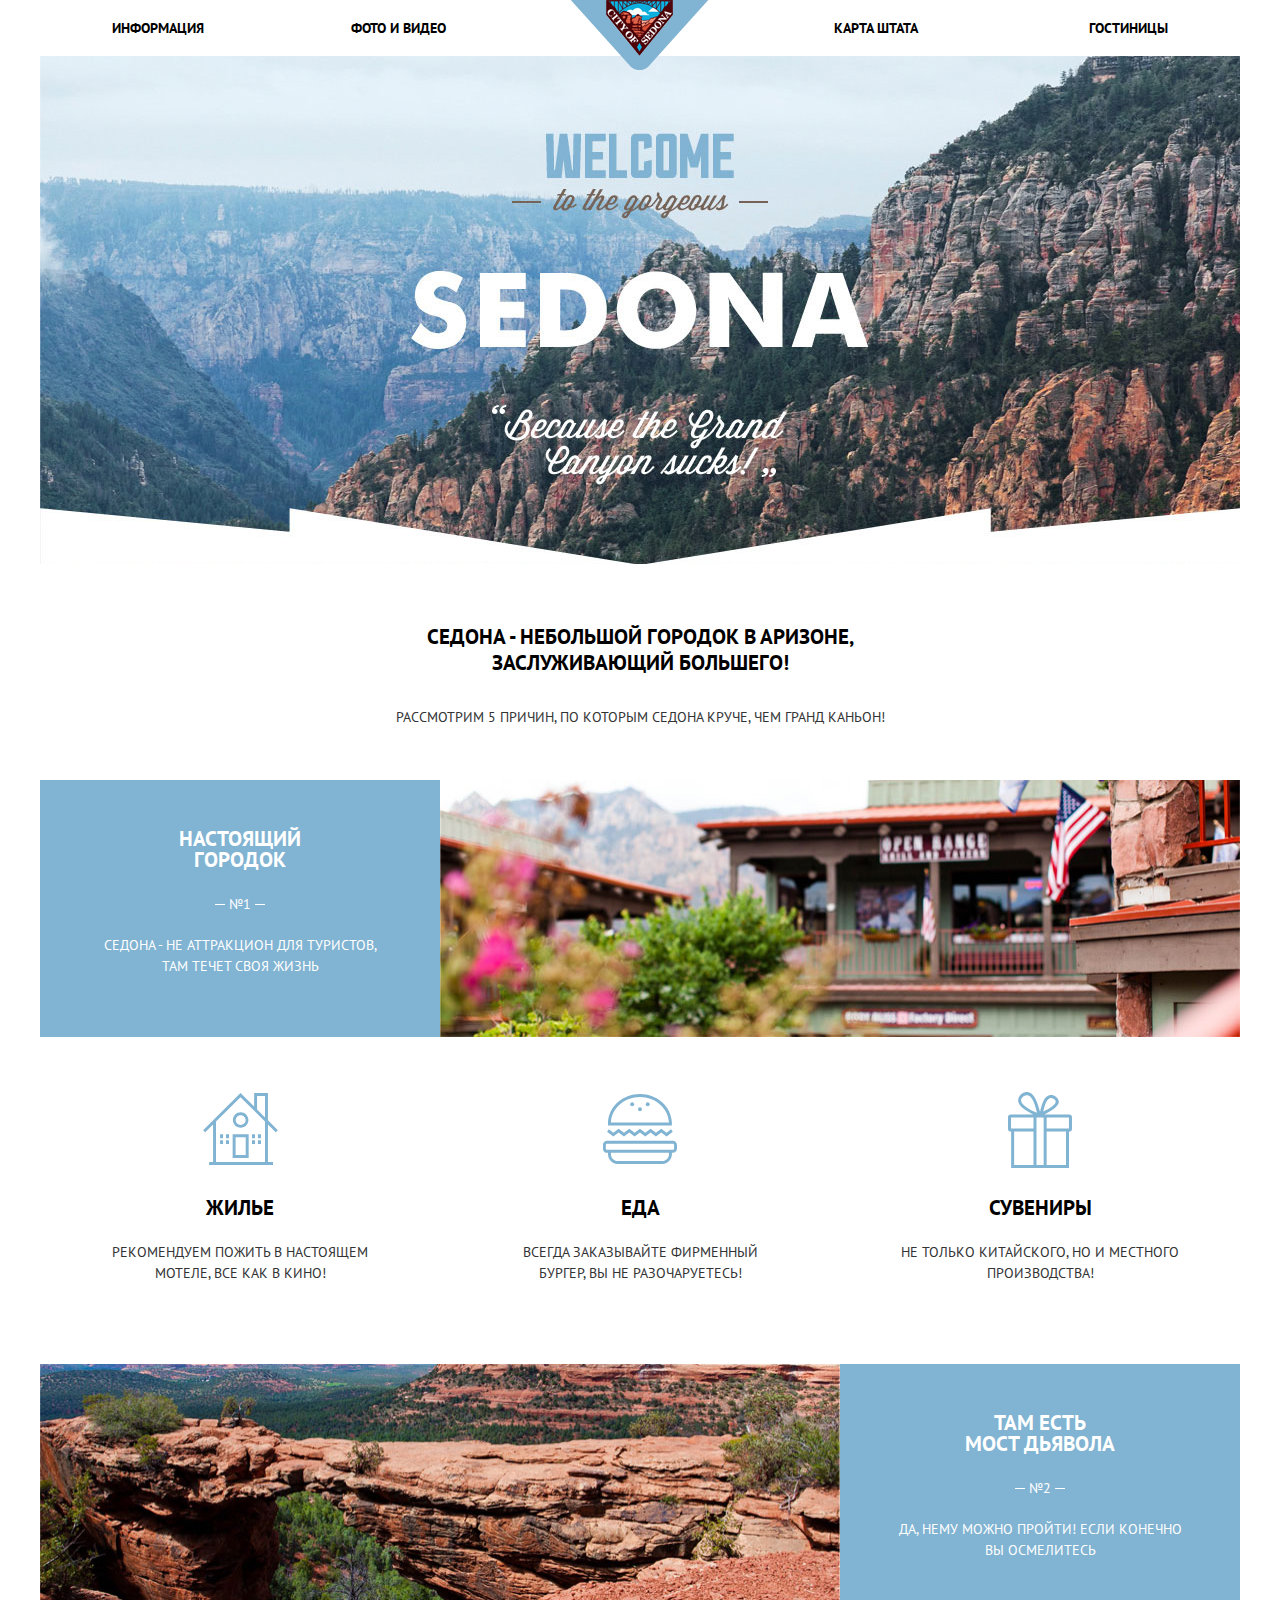
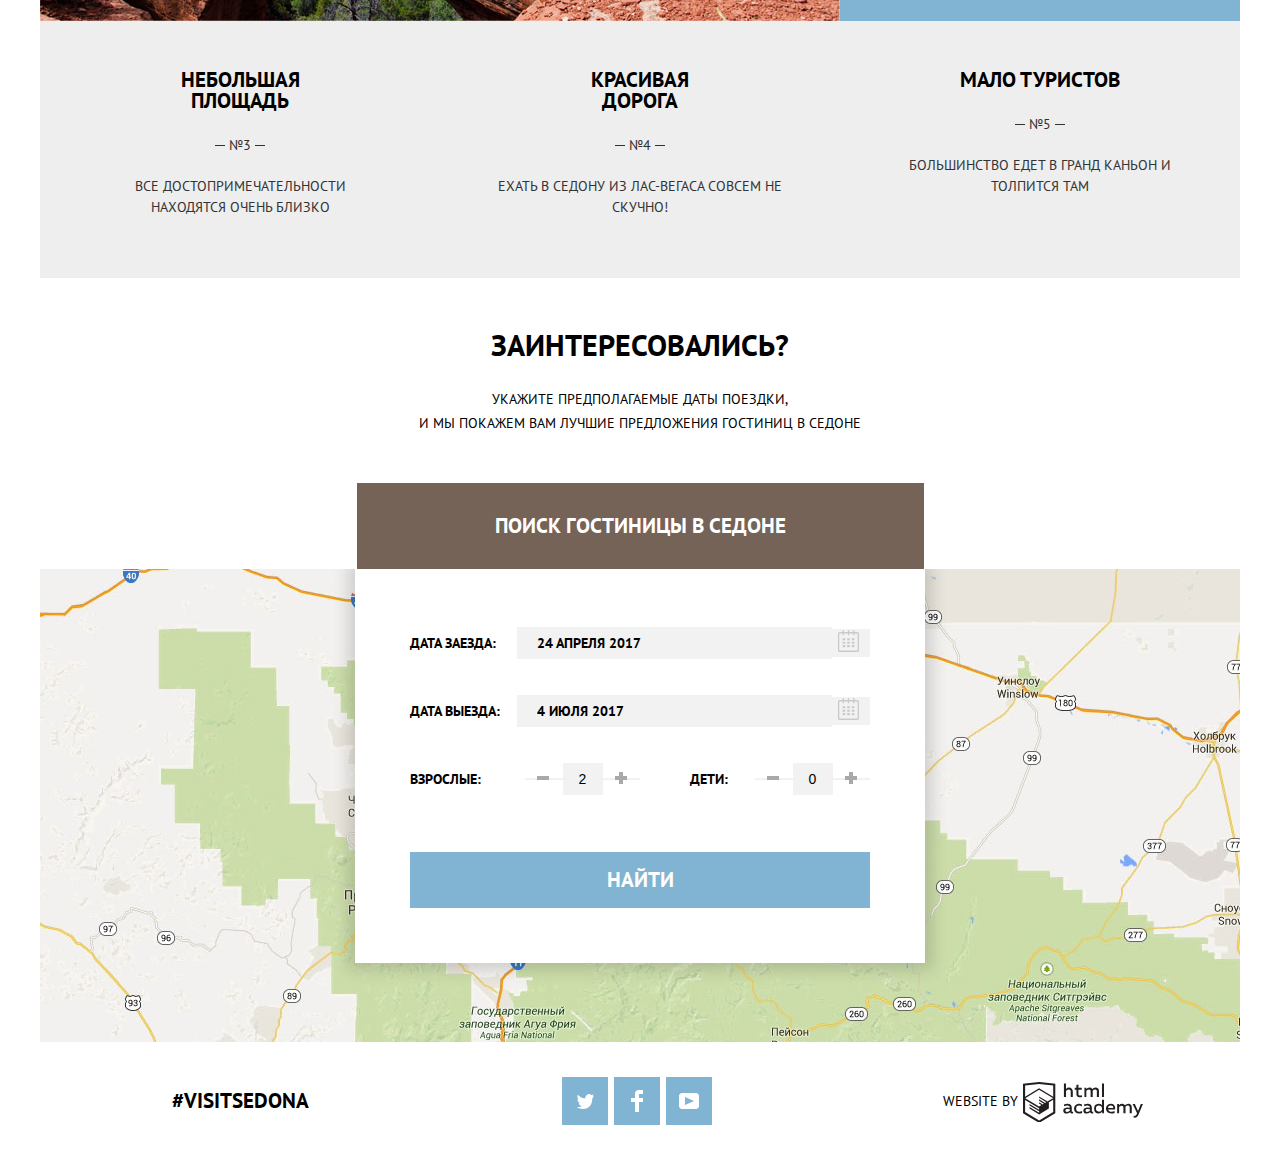
==== commit 286465ac: "Подогнал pixelperfect главной" ====
--- a/index.html
+++ b/index.html
@@ -34,7 +34,7 @@
     </nav>
   </header>
 
-  <main class="main-wrapper">
+  <main class="wrapper">
     <section class="promo-img">
     </section>
     <section class="promo-header">
@@ -47,39 +47,30 @@
         <div class="feature-item">
           <h3 class="feature-title">Настоящий городок</h3>
           <span class="feature-number">№1</span>
-          <p class="feature-text">
-            Седона - не аттракцион для туристов, там течет своя жизнь
-          </p>
+          <p class="feature-text">Седона - не аттракцион для туристов, там течет своя жизнь</p>
         </div>
         <img class="feature-item-img" src="img/index-photo.jpg" width="800" height="256" alt="picture-1">
       </div>
+
       <div class="feature-row">
         <div class="feature-point feature-point__home">
           <h3 class="feature-title feature-title__point">Жилье</h3>
-          <p class="feature-text feature-text__point">
-            Рекомендуем пожить в настоящем мотеле, все как в кино!
-          </p>
+          <p class="feature-text feature-text__point">Рекомендуем пожить в настоящем мотеле, все как в кино!</p>
         </div>
         <div class="feature-point feature-point__food">
           <h3 class="feature-title feature-title__point">Еда</h3>
-          <p class="feature-text feature-text__point">
-            Всегда заказывайте фирменный бургер, вы не разочаруетесь!
-          </p>
+          <p class="feature-text feature-text__point">Всегда заказывайте фирменный бургер, вы не разочаруетесь!</p>
         </div>
         <div class="feature-point feature-point__souvenirs">
           <h3 class="feature-title feature-title__point">Сувениры</h3>
-          <p class="feature-text feature-text__point">
-            Не только китайского, но и местного производства!
-          </p>
+          <p class="feature-text feature-text__point">Не только китайского, но и местного производства!</p>
         </div>
       </div>
       <div class="feature-row feature-row__invert">
         <div class="feature-item">
           <h2 class="feature-title">Там есть<br> мост дьявола</h2>
           <span class="feature-number">№2</span>
-          <p class="feature-text">
-            Да, нему можно пройти! Если конечно вы осмелитесь
-          </p>
+          <p class="feature-text">Да, нему можно пройти! Если конечно вы осмелитесь</p>
         </div>
         <img class="feature-item-img" src="img/index-photo-reverse.jpg" width="800" height="256" alt="picture-2">
       </div>
@@ -87,49 +78,42 @@
         <div class="feature-point feature-point__slogan">
           <h3 class="feature-title feature-title__slogan">Небольшая площадь</h3>
           <span class="feature-number  feature-number__slogan">№3</span>
-          <p class="feature-text feature-text__slogan">
-            Все достопримечательности<br> находятся очень близко
-          </p>
+          <p class="feature-text feature-text__slogan">Все достопримечательности находятся очень близко</p>
         </div>
         <div class="feature-point feature-point__slogan">
           <h3 class="feature-title feature-title__slogan">Красивая дорога</h3>
           <span class="feature-number feature-number__slogan">№4</span>
-          <p class="feature-text feature-text__slogan">
-            Ехать в Седону из Лас-Вегаса совсем не скучно!
-          </p>
+          <p class="feature-text feature-text__slogan">Ехать в Седону из Лас-Вегаса совсем не скучно!</p>
         </div>
         <div class="feature-point feature-point__slogan">
           <h3 class="feature-title feature-title__slogan">Мало туристов</h3>
           <span class="feature-number feature-number__slogan">№5</span>
-          <p class="feature-text feature-text__slogan">
-            Большинство едет в Гранд Каньон и толпится там
-          </p>
+          <p class="feature-text feature-text__slogan">Большинство едет в Гранд Каньон и толпится там</p>
         </div>
       </div>
     </section>
     <section class="features-search">
       <h3 class="search-title">Заинтересовались?</h3>
-      <p class="search-description">
-        Укажите предполагаемые даты поездки,<br> и мы покажем вам лучшие предложения гостиниц в Седоне
-      </p>
+      <p class="search-description">Укажите предполагаемые даты поездки,<br> и мы покажем вам лучшие предложения гостиниц в Седоне</p>
       <a class="btn btn-search" href="#">Поиск гостиницы в Седоне</a>
     </section>
     <section class="features-map">
-      <iframe src="https://www.google.com/maps/embed?pb=!1m18!1m12!1m3!1d431047.077735794!2d-112.35457437080542!3d34.91428964664842!2m3!1f0!2f0!3f0!3m2!1i1024!2i768!4f13.1!3m3!1m2!1s0x872da132f942b00d%3A0x5548c523fa6c8efd!2z0KHQtdC00L7QvdCwLCDQkNGA0LjQt9C-0L3QsCA4NjMzNiwg0KHQqNCQ!5e0!3m2!1sru!2sua!4v1504518632148" width="1200" height="585" allowfullscreen></iframe>
+<!--      <iframe class="google-map" src="https://www.google.com/maps/embed?pb=!1m18!1m12!1m3!1d431047.077735794!2d-112.35457437080542!3d34.91428964664842!2m3!1f0!2f0!3f0!3m2!1i1024!2i768!4f13.1!3m3!1m2!1s0x872da132f942b00d%3A0x5548c523fa6c8efd!2z0KHQtdC00L7QvdCwLCDQkNGA0LjQt9C-0L3QsCA4NjMzNiwg0KHQqNCQ!5e0!3m2!1sru!2sua!4v1504518632148" width="1200" height="473" allowfullscreen></iframe>-->
+     <div class="wrapper">
       <form class="search-form" action="https://echo.htmlacademy.ru" method="post">
         <div class="search-form-row">
-          <label class="search-form-label" for="arrival">Дата заезда:         </label>
-          <p class="form-field">
-            <input class="search-form-input" id="arrival" type="text" name="arrival" placeholder="24 апреля 2017">
-            <button class="search-form-calendar" type="button">календарь</button>
-          </p>
+          <label class="search-form-label" for="arrival">Дата заезда:</label>
+          <input class="search-form-input" id="arrival" type="text" name="arrival" placeholder="24 апреля 2017">
+          <button class="search-form-calendar" type="button" aria-label="календарь">
+              <svg xmlns="http://www.w3.org/2000/svg" width="21" height="22" viewBox="0 0 21 22"><path d="M19.251 2.025h-2.845V.648c0-.381-.294-.689-.656-.689-.363 0-.656.308-.656.689v1.377h-3.938V.648c0-.381-.294-.689-.655-.689-.363 0-.657.308-.657.689v1.377H5.906V.648c0-.381-.294-.689-.656-.689-.363 0-.657.308-.657.689v1.377H1.75C.784 2.025 0 2.847 0 3.862v16.302C0 21.179.784 22 1.75 22h17.501c.966 0 1.749-.821 1.749-1.836V3.862c0-1.015-.783-1.837-1.749-1.837zm.437 18.139a.448.448 0 0 1-.437.459H1.75a.45.45 0 0 1-.438-.459V3.862a.45.45 0 0 1 .438-.459h2.844v1.378c0 .381.294.689.657.689.362 0 .656-.308.656-.689V3.403h3.938v1.378c0 .381.294.689.657.689.361 0 .655-.308.655-.689V3.403h3.938v1.378c0 .381.293.689.656.689.362 0 .656-.308.656-.689V3.403h2.845c.241 0 .437.206.437.459v16.302z"/><path d="M4.594 8.225h2.625v2.066H4.594zM4.594 11.668h2.625v2.067H4.594zM4.594 15.112h2.625v2.066H4.594zM9.188 15.112h2.625v2.066H9.188zM9.188 11.668h2.625v2.067H9.188zM9.188 8.225h2.625v2.066H9.188zM13.781 15.112h2.625v2.066h-2.625zM13.781 11.668h2.625v2.067h-2.625zM13.781 8.225h2.625v2.066h-2.625z"/></svg>
+          </button>
         </div>
         <div class="search-form-row">
           <label class="search-form-label" for="departure">Дата выезда:</label>
-          <p class="form-field">
-            <input class="search-form-input" id="departure" type="text" name="departure" placeholder="4 июля 2017">
-            <button class="search-form-calendar" type="button">календарь</button>
-          </p>
+          <input class="search-form-input" id="departure" type="text" name="departure" placeholder="4 июля 2017">
+          <button class="search-form-calendar" type="button" aria-label="календарь">
+              <svg xmlns="http://www.w3.org/2000/svg" width="21" height="22" viewBox="0 0 21 22"><path d="M19.251 2.025h-2.845V.648c0-.381-.294-.689-.656-.689-.363 0-.656.308-.656.689v1.377h-3.938V.648c0-.381-.294-.689-.655-.689-.363 0-.657.308-.657.689v1.377H5.906V.648c0-.381-.294-.689-.656-.689-.363 0-.657.308-.657.689v1.377H1.75C.784 2.025 0 2.847 0 3.862v16.302C0 21.179.784 22 1.75 22h17.501c.966 0 1.749-.821 1.749-1.836V3.862c0-1.015-.783-1.837-1.749-1.837zm.437 18.139a.448.448 0 0 1-.437.459H1.75a.45.45 0 0 1-.438-.459V3.862a.45.45 0 0 1 .438-.459h2.844v1.378c0 .381.294.689.657.689.362 0 .656-.308.656-.689V3.403h3.938v1.378c0 .381.294.689.657.689.361 0 .655-.308.655-.689V3.403h3.938v1.378c0 .381.293.689.656.689.362 0 .656-.308.656-.689V3.403h2.845c.241 0 .437.206.437.459v16.302z"/><path d="M4.594 8.225h2.625v2.066H4.594zM4.594 11.668h2.625v2.067H4.594zM4.594 15.112h2.625v2.066H4.594zM9.188 15.112h2.625v2.066H9.188zM9.188 11.668h2.625v2.067H9.188zM9.188 8.225h2.625v2.066H9.188zM13.781 15.112h2.625v2.066h-2.625zM13.781 11.668h2.625v2.067h-2.625zM13.781 8.225h2.625v2.066h-2.625z"/></svg>
+            </button>
         </div>
         <div class="search-form-row">
           <div class="search-form-col">
@@ -151,24 +135,34 @@
         </div>
         <button class="btn btn-search-form" type="button">Найти</button>
       </form>
+      </div>
     </section>
+
   </main>
 
-  <footer class="main-footer">
+  <footer class="main-footer wrapper">
     <section class="footer-hashtag">
       <a href="#" class="footer-hashtag-link">#visitSEDONA</a>
     </section>
     <section class="footer-social">
-      <a class="social-btn social-btn-tw" href="#" aria-label="твиттер"></a>
-      <a class="social-btn social-btn-fb" href="#" aria-label="фейсбук"></a>
-      <a class="social-btn social-btn-yt" href="#" aria-label="ютуб"></a>
+      <a class="social-btn social-btn-tw" href="#" aria-label="твиттер">
+        <svg xmlns="http://www.w3.org/2000/svg" xmlns:xlink="http://www.w3.org/1999/xlink" width="17" height="15" viewBox="0 0 17 15"><path fill="#FFF" d="M10.95.144c1.685-.496 2.984.27 3.577 1.179.673-.231 1.331-.481 2.011-.708a2.345 2.345 0 0 1-.857 1.768c.685.17 1.304-.491 1.304-.491-.169 1-1.006 1.788-1.563 2.024-.231 6.75-3.175 11.217-10.077 11.082h-.446c-.41 0-4.164-.46-4.898-1.887 2.271.196 3.893-.422 4.693-1.177-.96-.3-2.679-.477-2.979-2.95.349.106.564.228 1.19.119C1.705 8.247.374 7.53.448 5.33c.285.328 1.067.536 1.34.472C1.085 5.561-.182 2.442.894.85c1.818 1.854 3.735 3.606 7.152 3.773C8.254 2.33 9.183.793 10.95.144z"/></svg>
+      </a>
+      <a class="social-btn social-btn-fb" href="#" aria-label="фейсбук">
+        <svg xmlns="http://www.w3.org/2000/svg" width="12" height="22" viewBox="0 0 12 22"><path fill="#FFF" d="M12 4V0H8a4 4 0 0 0-4 4v4H0v4h4v10h4V12h4V8H8V4h4z"/></svg>
+      </a>
+      <a class="social-btn social-btn-yt" href="#" aria-label="ютуб">
+        <svg xmlns="http://www.w3.org/2000/svg" xmlns:xlink="http://www.w3.org/1999/xlink" width="20" height="16" viewBox="0 0 20 16"><path fill="#FFF" d="M17 0H3C1.35 0 0 1.35 0 3v10c0 1.65 1.35 3 3 3h14c1.65 0 3-1.35 3-3V3c0-1.65-1.35-3-3-3zM6.027 11.998V4.002L15.014 8l-8.987 3.998z"/></svg>
+      </a>
     </section>
     <section class="footer-copyrigth">
       <span class="footer-copyrigth-text">Website by</span>
-      <a class="footer-copyrigth-link" href="#">HTMLacademy</a>
+      <a class="footer-copyrigth-link" href="#" aria-label="HTMLacademy">
+        <svg id="Layer_1" data-name="Layer 1" xmlns="http://www.w3.org/2000/svg" viewBox="0 0 108.08 36.85"><title>logo-htmlacademy-small1</title><path d="M44.61,26.88a2,2,0,0,0,.55-0.1v1.33a3.25,3.25,0,0,1-1.18.21,1.67,1.67,0,0,1-1.67-1,4.84,4.84,0,0,1-3.14,1.08c-1.51,0-2.91-.83-2.91-2.55,0-2.13,2-2.79,3.71-2.79a11.08,11.08,0,0,1,2.17.25v-0.3c0-1-.76-1.77-2.19-1.77a7.42,7.42,0,0,0-3,.64v-1.7a10.21,10.21,0,0,1,3.19-.55c2.36,0,3.81,1.12,3.81,3.65v3a0.54,0.54,0,0,0,.49.59h0.17Zm-6.44-1.13A1.35,1.35,0,0,0,39.63,27h0.11a3.39,3.39,0,0,0,2.41-1V24.58a9.72,9.72,0,0,0-1.81-.21c-1,0-2.16.33-2.16,1.38h0Zm12.36-6.11a5,5,0,0,1,2.57.64V22a4.08,4.08,0,0,0-2.3-.7,2.75,2.75,0,1,0,0,5.49,5,5,0,0,0,2.43-.64v1.71a6.27,6.27,0,0,1-2.76.57A4.21,4.21,0,0,1,46,24.51q0-.21,0-0.41a4.32,4.32,0,0,1,4.18-4.46h0.38Zm12.17,7.24a2,2,0,0,0,.55-0.1v1.33a3.25,3.25,0,0,1-1.18.21,1.67,1.67,0,0,1-1.67-1,4.84,4.84,0,0,1-3.14,1.08c-1.51,0-2.91-.83-2.91-2.55,0-2.13,2-2.79,3.71-2.79a11.08,11.08,0,0,1,2.17.25v-0.3c0-1-.76-1.77-2.19-1.77a7.42,7.42,0,0,0-3,.64v-1.7a10.21,10.21,0,0,1,3.19-.55c2.36,0,3.81,1.12,3.81,3.65v3a0.54,0.54,0,0,0,.49.59h0.17Zm-6.44-1.13A1.35,1.35,0,0,0,57.73,27h0.11a3.39,3.39,0,0,0,2.41-1V24.58a9.72,9.72,0,0,0-1.81-.21c-1.06,0-2.16.33-2.16,1.38h0ZM73,16V28.2H71.35V26.88a3.88,3.88,0,0,1-3.19,1.54,4.4,4.4,0,0,1,0-8.78,3.81,3.81,0,0,1,3,1.3V16H73Zm-4.53,5.22a2.76,2.76,0,1,0,0,5.52A2.86,2.86,0,0,0,71.15,25V23A2.91,2.91,0,0,0,68.49,21.27ZM79,19.64c3.31,0,4.46,2.68,3.92,5.09H76.7c0.21,1.5,1.67,2.11,3.19,2.11a6.11,6.11,0,0,0,2.64-.59v1.6a7.14,7.14,0,0,1-3,.57C77,28.42,74.78,27,74.78,24a4.18,4.18,0,0,1,4-4.39H79Zm0.09,1.54a2.28,2.28,0,0,0-2.44,2.1v0.06H81.3A2,2,0,0,0,79.13,21.18Zm5.73,7V19.87h1.65v1a3.81,3.81,0,0,1,2.78-1.27A2.86,2.86,0,0,1,91.89,21a4.12,4.12,0,0,1,2.91-1.33A3.06,3.06,0,0,1,98,23V28.2h-1.9V23.05a1.59,1.59,0,0,0-1.42-1.75H94.42a2.8,2.8,0,0,0-2.07,1.12V28.2h-1.9V23.05A1.59,1.59,0,0,0,89,21.31H88.8a3,3,0,0,0-2.21,1.29v5.63H84.86Zm21.31-8.33h1.9l-3.91,9.46c-0.9,2.17-2.09,2.86-3.35,2.86a4.76,4.76,0,0,1-1.1-.14V30.46a2.86,2.86,0,0,0,.85.12c0.9,0,1.58-.64,2.07-1.9l0.17-.42-4-8.4h2l2.86,6.29ZM38.73,1.46V6.22a3.81,3.81,0,0,1,2.7-1.14,3.25,3.25,0,0,1,3.44,3.4v5.15H43V8.72a1.81,1.81,0,0,0-1.61-2h-0.3a2.93,2.93,0,0,0-2.32,1.39v5.52h-1.9V1.46h1.9ZM49.94,2.31v3h3V6.91h-3v3.81c0,1.1.5,1.46,1.58,1.46a4.49,4.49,0,0,0,1.69-.33v1.6A6.8,6.8,0,0,1,51,13.8a2.55,2.55,0,0,1-2.86-2.74V6.89H46.58V5.26h1.5V2.74Zm5.4,11.31V5.28H57v1A3.81,3.81,0,0,1,59.77,5a2.86,2.86,0,0,1,2.6,1.33A4.12,4.12,0,0,1,65.28,5,3.06,3.06,0,0,1,68.44,8.4v5.21h-1.9V8.46a1.59,1.59,0,0,0-1.42-1.75H64.89a2.8,2.8,0,0,0-2.07,1.12v5.78h-1.9V8.46A1.59,1.59,0,0,0,59.5,6.71H59.27A3,3,0,0,0,57.06,8v5.63H55.34ZM71.17,1.45H73V13.6H71.17V1.45ZM14.71,0H14.55L0,1.54V28.21l14.55,8.66,14.55-8.66V1.54Zm12.5,27.1L14.55,34.64,1.9,27.12V16.18l12.59,7.5V25L5.86,19.9v1.31l8.68,5.21v1.39L5.87,22.65V24l8.68,5.21,8.75-5.24V18.31L27.2,16V27.12Zm0-12.53-3.48,2-1.6,1L14.51,13v1.31L21,18.23H21l-0.14.09-1,.54-5.37-3.2V17l4.24,2.52-1,.67-3.2-1.9v1.31l2.1,1.24L14.5,22.1,2,14.65,14.51,7.11Zm0-1.32L14.49,5.76,1.91,13.25v-10L14.56,1.92,27.21,3.25v10h0Z" transform="translate(0 -0.02)" fill="#231f20"/></svg>
+      </a>
     </section>
   </footer>
-
+  
 </body>
 
 </html>
--- a/css/style.css
+++ b/css/style.css
@@ -17,7 +17,7 @@
   box-shadow: 0 0 20px 0 rgba(0, 1, 1, 0.2);
 }
 
-.main-wrapper {
+.wrapper {
   width: 1200px;
   margin: 0 auto;
 }
@@ -92,6 +92,14 @@
   background-color: #fff;
 }
 
+.main-navigation {
+  position: relative;
+  font-size: 14px;
+  line-height: 26px;
+  color: #000;
+  background-color: #fff;
+}
+
 .header-logo-link {
   position: absolute;
   top: 0;
@@ -101,33 +109,37 @@
   z-index: 1000;
 }
 
-.main-navigation {
-  position: relative;
-  font-size: 14px;
-  line-height: 26px;
-  color: #000;
-  background-color: #fff;
-}
-
 .main-navigation-list {
   display: -webkit-box;
   display: -ms-flexbox;
   display: flex;
   -webkit-box-pack: justify;
   -ms-flex-pack: justify;
-  justify-content: space-between;
+  justify-content: flex-start;
   -ms-flex-wrap: wrap;
   flex-wrap: wrap;
-  width: 1056px;
   margin: 0;
   padding: 0;
   list-style: none;
 }
 
+.main-navigation-item {
+  margin-right: 147px;
+  padding-top: 15px;
+  padding-bottom: 15px;
+}
+
+.main-navigation-item:nth-child(4n) {
+  margin-right: 0;
+  margin-left: auto;
+}
+
+.main-navigation-item:nth-child(2) {
+  margin-right: 388px;
+}
+
 .main-navigation-link {
   display: block;
-  margin-top: 15px;
-  margin-bottom: 15px;
   vertical-align: middle;
   color: #000;
   text-decoration: none;
@@ -155,14 +167,15 @@
 
 .promo-img {
   max-width: 1200px;
-  min-height: 510px;
-  margin-bottom: 55px;
+  min-height: 508px;
+  margin-bottom: 60px;
+  background-color: #fff;
   background: url("../img/bannersedona.jpg") no-repeat 0 -55px;
   background-size: cover;
 }
 
 .promo-header {
-  width: 500px;
+  width: 508px;
   margin: 0 auto;
   margin-bottom: 50px;
   text-align: center;
@@ -172,7 +185,7 @@
   font-size: 21px;
   line-height: 26px;
   margin: 0;
-  margin-bottom: 30px;
+  margin-bottom: 28px;
 }
 
 .promo-description {
@@ -222,10 +235,10 @@
 }
 
 .feature-title {
-  width: 155px;
+  width: 160px;
   margin: 0 auto;
-  margin-top: 50px;
-  margin-bottom: 25px;
+  margin-top: 48px;
+  margin-bottom: 24px;
   font-size: 21px;
   line-height: 21px;
   font-weight: 700;
@@ -234,7 +247,7 @@
 }
 
 .feature-title.feature-title__point {
-  margin-top: 32px;
+  margin-top: 160px;
   color: #000;
   text-align: center;
 }
@@ -248,7 +261,7 @@
   display: block;
   width: 60px;
   margin: 0 auto;
-  margin-bottom: 25px;
+  margin-bottom: 20px;
   position: relative;
   font-size: 14px;
   line-height: 21px;
@@ -265,7 +278,7 @@
   position: absolute;
   content: "";
   top: 10px;
-  left: 0;
+  left: 5px;
   width: 10px;
   height: 1px;
   background: #fff;
@@ -279,7 +292,7 @@
   position: absolute;
   content: "";
   top: 10px;
-  right: 0;
+  right: 5px;
   width: 10px;
   height: 1px;
   background: #fff;
@@ -290,7 +303,7 @@
 }
 
 .feature-text {
-  width: 290px;
+  width: 285px;
   margin: 0 auto;
   margin-bottom: 60px;
   font-weight: 400;
@@ -300,7 +313,7 @@
 }
 
 .feature-text.feature-text__point {
-  margin-bottom: 85px;
+  margin-bottom: 80px;
   color: #333;
 }
 
@@ -308,24 +321,22 @@
   color: #333;
 }
 
-.feature-point.feature-point__home,
-.feature-point.feature-point__food,
-.feature-point.feature-point__souvenirs {
-  padding-top: 132px;
-  background-repeat: no-repeat;
-  background-position: 50% 25%;
-}
-
 .feature-point.feature-point__home {
   background-image: url(../img/icon-1.svg);
+  background-repeat: no-repeat;
+  background-position: 50% 22%;
 }
 
 .feature-point.feature-point__food {
+  background-image: url(../img/icon-3.svg);
+  background-repeat: no-repeat;
+  background-position: 50% 22%;
+}
+
+.feature-point.feature-point__souvenirs {
   background-image: url(../img/icon-2.svg);
-}
-
-.feature-point.feature-point__souvenirs {
-  background-image: url(../img/icon-3.svg);
+  background-repeat: no-repeat;
+  background-position: 50% 22%;
 }
 
 .features-search {
@@ -336,13 +347,13 @@
 
 .search-title {
   margin: 0;
-  margin-bottom: 35px;
+  margin-bottom: 30px;
   font-size: 30px;
   line-height: 24px;
 }
 
 .search-description {
-  margin-bottom: 50px;
+  margin-bottom: 48px;
   font-weight: 400;
 }
 
@@ -363,16 +374,32 @@
   margin: 0;
   padding: 0;
   position: relative;
-  background: url(../img/map-min.jpg) no-repeat;
+  background-image: url(../img/map.jpg); 
+  background-repeat: no-repeat;
   background-position: center;
+}
+
+.features-map .wrapper {
+  position: relative;
+  width: 1200px;
+  height: 473px;
+  margin: 0 auto;
+  overflow: auto;
+}
+
+.google-map {
+  position: absolute;
+  top: 0;
+  left: 0;
+  width: 100%;
+  height: 473px;
+  border: none;
 }
 
 .search-form {
   position: absolute;
   top: 0;
   left: 50%;
-  -webkit-transform: translate(-50%);
-  transform: translate(-50%);
   display: -webkit-box;
   display: -ms-flexbox;
   display: flex;
@@ -384,13 +411,15 @@
   -ms-flex-align: ;
   align-items: ;
   width: 460px;
-  padding: 52px;
+  margin-left: -285px;
+  padding: 55px;
   background-color: #fff;
   -webkit-box-shadow: 0 0 15px 7px rgba(0, 1, 1, 0.15);
   box-shadow: 0 0 15px 7px rgba(0, 1, 1, 0.15);
 }
 
 .search-form-row {
+  width: 460px;
   display: -webkit-box;
   display: -ms-flexbox;
   display: flex;
@@ -404,26 +433,23 @@
 }
 
 .search-form-label {
+  padding: 6px 0;
+  font-family: "PT Sans", "Arial", sans-serif;
   font-size: 14px;
   line-height: 26px;
   font-weight: 700;
   text-transform: uppercase;
   color: #000;
-}
-
-.form-field {
-  display: -webkit-box;
-  display: -ms-flexbox;
-  display: flex;
 }
 
 .search-form-input {
   -webkit-box-sizing: border-box;
   box-sizing: border-box;
   width: 315px;
+  margin-left: auto;
   padding-top: 8px;
   padding-bottom: 8px;
-  padding-left: 13px;
+  padding-left: 20px;
   background-color: #f2f2f2;
   border: none;
 }
@@ -454,6 +480,7 @@
 }
 
 .search-form-input::placeholder {
+  font-family: "PT Sans", "Arial", sans-serif;
   font-size: 14px;
   line-height: 26px;
   font-weight: 700;
@@ -462,12 +489,17 @@
 }
 
 .search-form-calendar {
-  font-size: 0;
-  background: #f2f2f2;
+  width: 38px;
+  text-align: left;
+  background-color: #f2f2f2;
   border: none;
   cursor: pointer;
 }
 
+.search-form-calendar path {
+  fill: #cacaca;
+}
+
 .search-form-calendar:hover path {
   fill: #000;
 }
@@ -477,34 +509,37 @@
 }
 
 .search-form-col {
+  display: -webkit-box;
+  display: -ms-flexbox;
+  display: flex;
+  -webkit-box-pack: justify;
+  -ms-flex-pack: justify;
+  justify-content: space-between;
+  margin: 0;
+  width: 230px;
+}
+
+.search-form-label.search-form-label__children {
+  padding-left: 50px;
+}
+
+.form-field-col {
+  margin: 0;
+  width: 115px;
   display: -webkit-box;
   display: -ms-flexbox;
   display: flex;
   -webkit-box-align: center;
   -ms-flex-align: center;
   align-items: center;
-  -webkit-box-pack: justify;
-  -ms-flex-pack: justify;
-  justify-content: space-between;
-  width: 230px;
-}
-
-.search-form-label.search-form-label__children {
-  padding-left: 50px;
-}
-
-.form-field-col {
-  width: 115px;
-  display: -webkit-box;
-  display: -ms-flexbox;
-  display: flex;
 }
 
 .number-input {
   -webkit-box-sizing: border-box;
   box-sizing: border-box;
   width: 40px;
-  padding: 12px 0;
+  padding-top: 8px;
+  padding-bottom: 8px;
   background-color: #f2f2f2;
   text-align: center;
   border: none;
@@ -521,7 +556,7 @@
 .btn-number.btn-number__minus::after {
   content: "";
   position: absolute;
-  top: 18px;
+  top: -2px;
   left: 12px;
   width: 12px;
   height: 4px;
@@ -540,7 +575,7 @@
 .btn-number.btn-number__plus::before {
   content: "";
   position: absolute;
-  top: 18px;
+  top: -2px;
   left: 12px;
   width: 12px;
   height: 4px;
@@ -564,7 +599,7 @@
 
 .btn-search-form {
   width: 100%;
-  margin-top: 50px;
+  margin-top: 24px;
   padding-top: 15px;
   padding-bottom: 15px;
   background-color: #81b3d2;
@@ -578,7 +613,6 @@
   background-color: #5496bd;
   color: rgba(133, 176, 205, 0.3);
 }
-
 
 /*каталог*/
 
@@ -791,32 +825,7 @@
 
 .sort-row-item:last-child {
   margin-right: 0;
-}
-
-.sort-row-item.sort-row-item__arrow {
-  margin-left: 450px;
-  margin-right: 14px;
-}
-
-.sort-row-item.sort-row-item__arrow path {
-  fill: #81b3d2;
-}
-
-.sort-row-link-arrow {
-  font-size: 0;
-}
-
-.sort-row-link-arrow.sort-row-link-arrow__up {
-  opacity: 0.3;
-}
-
-.sort-row-link-arrow:hover.sort-row-link-arrow__up {
-  opacity: 1;
-}
-
-.sort-row-link-arrow:active.sort-row-link-arrow__up path {
-  fill: #81b3d2;
-  opacity: 1;
+  margin-left: 0;
 }
 
 .sort-row-link {
@@ -858,6 +867,27 @@
 .sort-row-item.sort-row-item__active {
   border: none;
   color: #81b3d2;
+}
+
+.sort-row-item.sort-row-item__arrow {
+  margin-left: 505px;
+  margin-right: 14px;
+}
+
+.sort-row-item path {
+  fill: #cacaca;
+}
+
+.sort-row-item:hover path {
+  fill: #231f20;
+}
+
+.sort-row-item:active path {
+  fill: #81b3d2;
+}
+
+.sort-row-item.sort-row-item__active path {
+  fill: #81b3d2;
 }
 
 .catalog-hotel {
@@ -1020,19 +1050,22 @@
   display: -webkit-box;
   display: -ms-flexbox;
   display: flex;
-  -webkit-box-pack: justify;
-  -ms-flex-pack: justify;
-  justify-content: space-around;
+  -webkit-box-pack: start;
+  -ms-flex-pack: start;
+  justify-content: flex-start;
+  -webkit-box-align: center;
+  -ms-flex-align: center;
+  align-items: center;
   padding-top: 35px;
   padding-bottom: 35px;
 }
 
 .footer-hashtag {
+  margin-left: 132px;
+  margin-right: 250px;
   width: 140px;
-  padding: 12px;
   font-size: 21px;
-  line-height: 27px;
-  text-align: center;
+  line-height: 26px;
 }
 
 .footer-hashtag-link {
@@ -1085,10 +1118,11 @@
   -ms-flex-pack: justify;
   justify-content: space-between;
   width: 200px;
+  margin-left: 216px;
 }
 
 .footer-copyrigth-text {
-  padding-top: 10px;
+  padding-top: 6px;
   font-size: 14px;
   line-height: 26px;
   font-weight: 400;
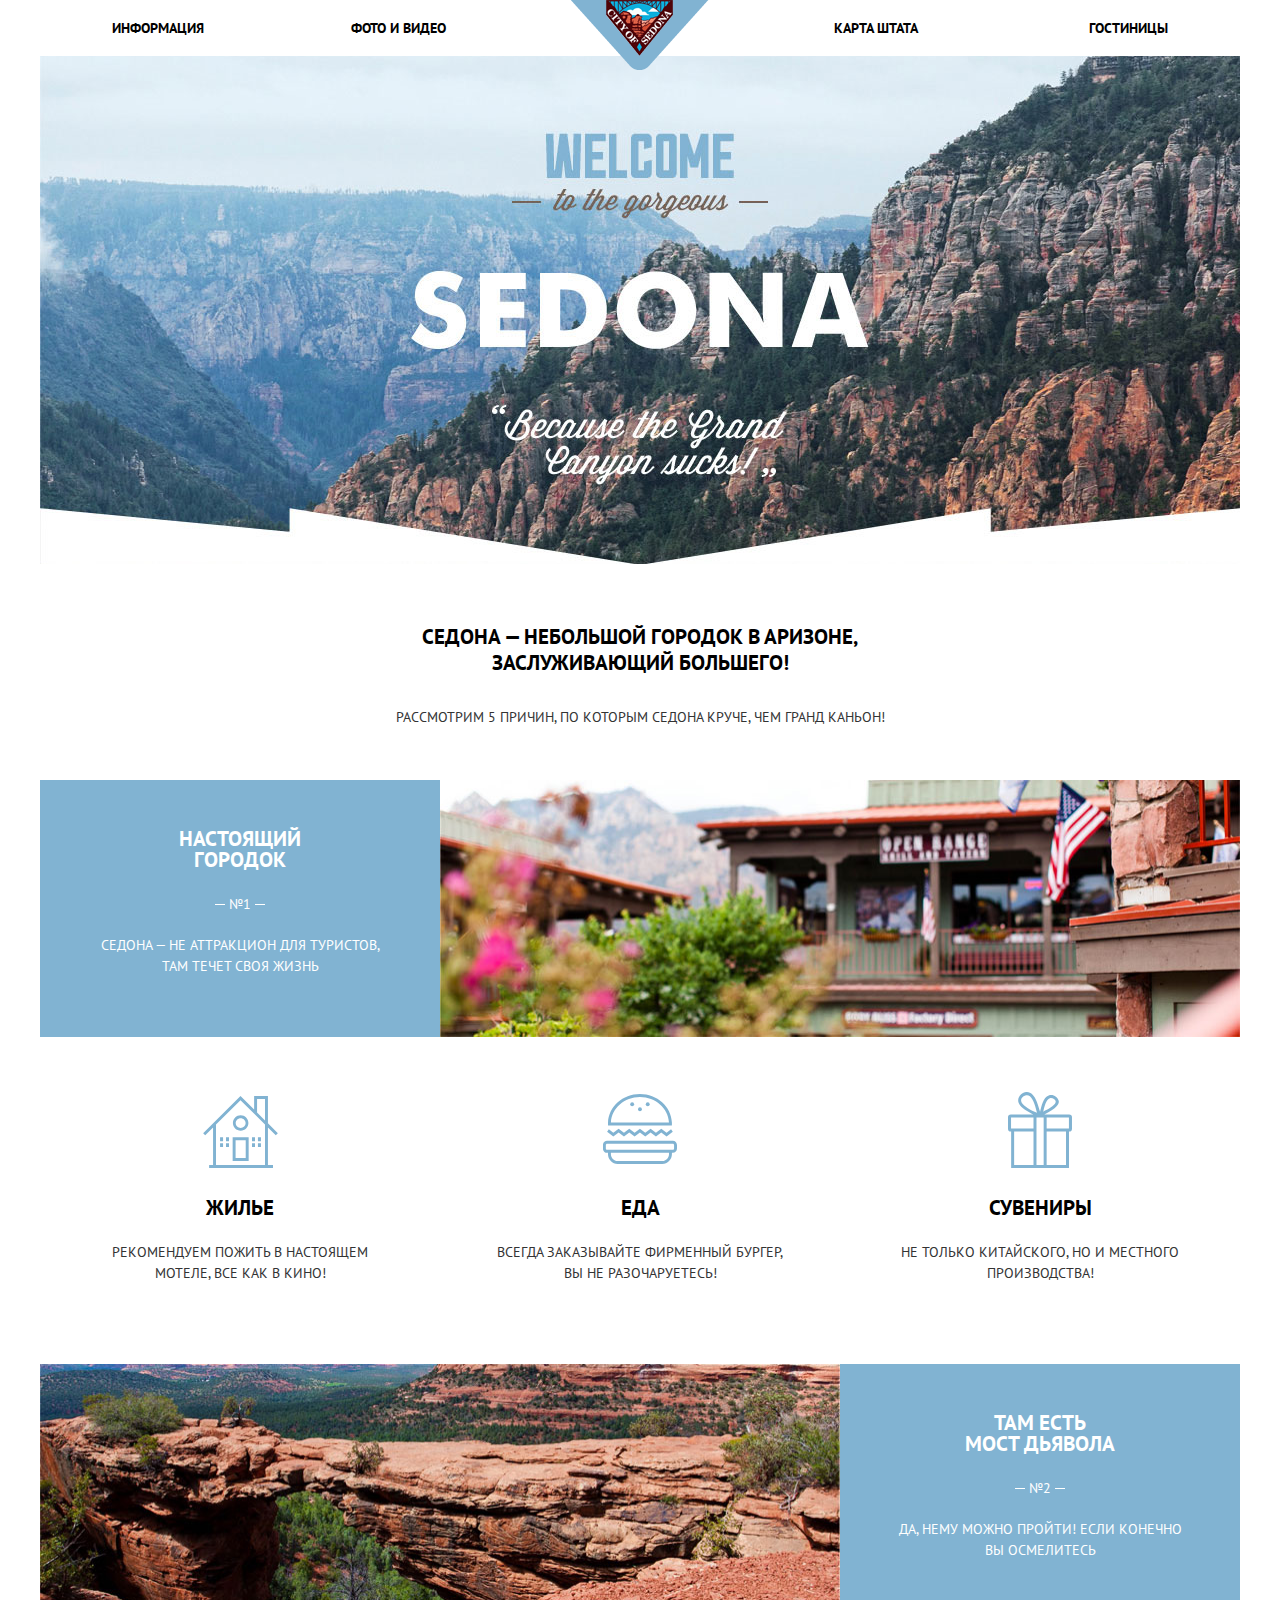
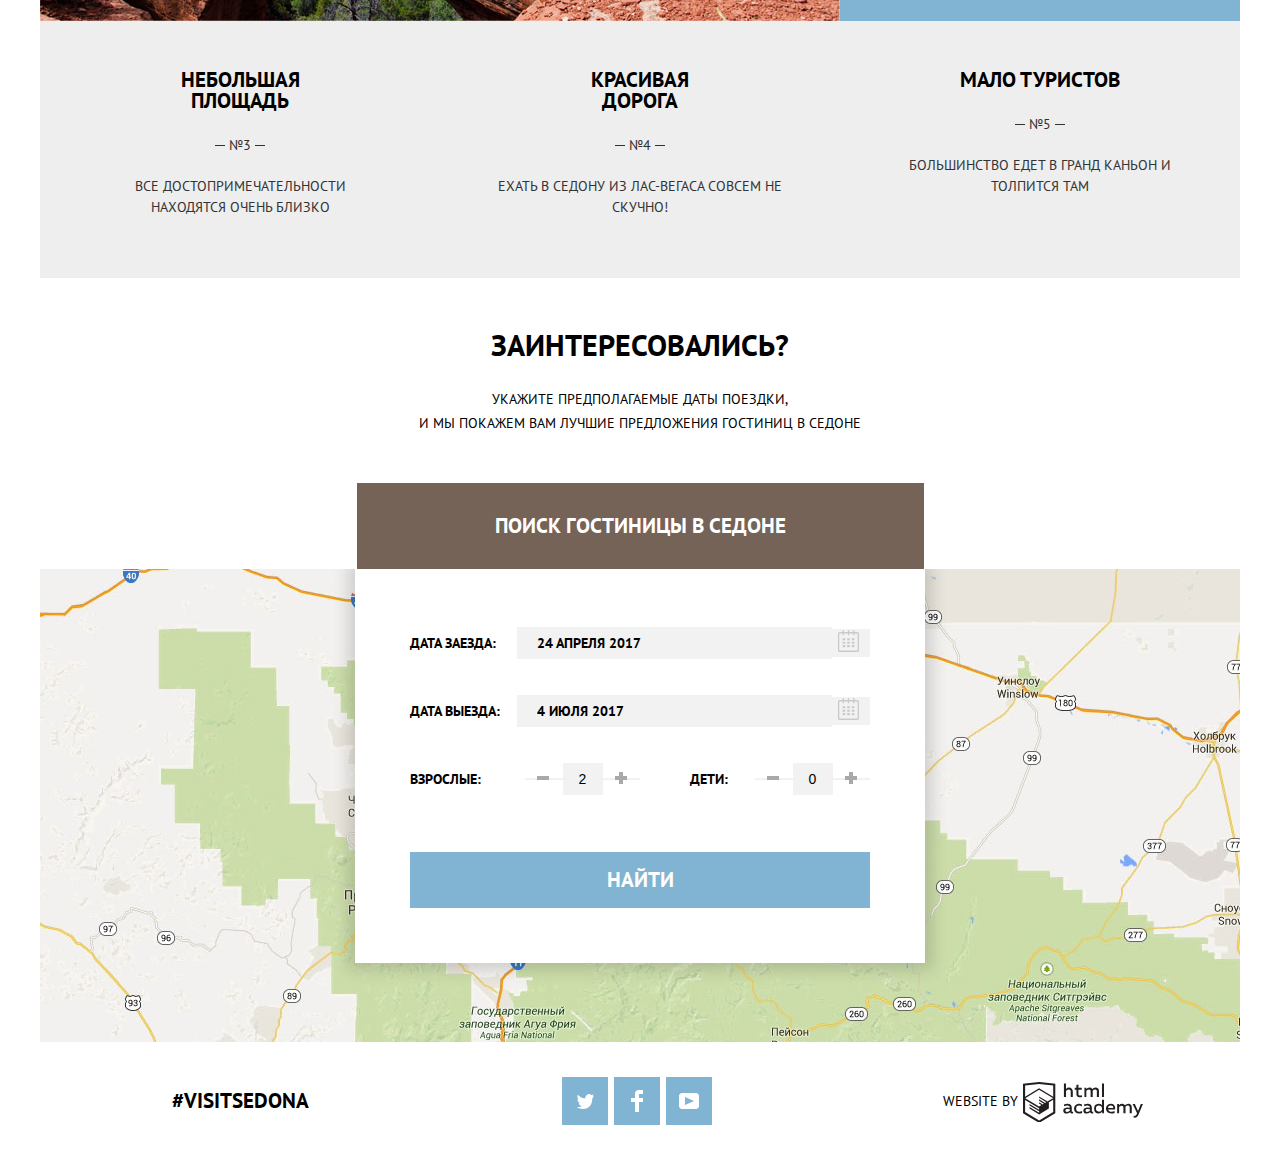
==== commit 68095503: "Подогнал pixel perfect" ====
--- a/index.html
+++ b/index.html
@@ -9,8 +9,8 @@
   <link href="css/style.css" rel="stylesheet">
 </head>
 
+
 <body>
-
   <header class="main-header">
     <nav class="main-navigation container">
       <h2 class="visually-hidden">Логотип</h2>
@@ -38,7 +38,7 @@
     <section class="promo-img">
     </section>
     <section class="promo-header">
-      <h1 class="promo-title">Седона - небольшой городок в Аризоне, заслуживающий большего!</h1>
+      <h1 class="promo-title">Седона &#8212; небольшой городок в Аризоне, заслуживающий большего!</h1>
       <p class="promo-description">Рассмотрим 5 причин, по которым Седона круче, чем Гранд Каньон!</p>
     </section>
     <section class="features">
@@ -47,7 +47,7 @@
         <div class="feature-item">
           <h3 class="feature-title">Настоящий городок</h3>
           <span class="feature-number">№1</span>
-          <p class="feature-text">Седона - не аттракцион для туристов, там течет своя жизнь</p>
+          <p class="feature-text">Седона &#8212; не аттракцион для туристов, там течет своя жизнь</p>
         </div>
         <img class="feature-item-img" src="img/index-photo.jpg" width="800" height="256" alt="picture-1">
       </div>
@@ -98,43 +98,43 @@
       <a class="btn btn-search" href="#">Поиск гостиницы в Седоне</a>
     </section>
     <section class="features-map">
-<!--      <iframe class="google-map" src="https://www.google.com/maps/embed?pb=!1m18!1m12!1m3!1d431047.077735794!2d-112.35457437080542!3d34.91428964664842!2m3!1f0!2f0!3f0!3m2!1i1024!2i768!4f13.1!3m3!1m2!1s0x872da132f942b00d%3A0x5548c523fa6c8efd!2z0KHQtdC00L7QvdCwLCDQkNGA0LjQt9C-0L3QsCA4NjMzNiwg0KHQqNCQ!5e0!3m2!1sru!2sua!4v1504518632148" width="1200" height="473" allowfullscreen></iframe>-->
-     <div class="wrapper">
-      <form class="search-form" action="https://echo.htmlacademy.ru" method="post">
-        <div class="search-form-row">
-          <label class="search-form-label" for="arrival">Дата заезда:</label>
-          <input class="search-form-input" id="arrival" type="text" name="arrival" placeholder="24 апреля 2017">
-          <button class="search-form-calendar" type="button" aria-label="календарь">
+      <!--      <iframe class="google-map" src="https://www.google.com/maps/embed?pb=!1m18!1m12!1m3!1d431047.077735794!2d-112.35457437080542!3d34.91428964664842!2m3!1f0!2f0!3f0!3m2!1i1024!2i768!4f13.1!3m3!1m2!1s0x872da132f942b00d%3A0x5548c523fa6c8efd!2z0KHQtdC00L7QvdCwLCDQkNGA0LjQt9C-0L3QsCA4NjMzNiwg0KHQqNCQ!5e0!3m2!1sru!2sua!4v1504518632148" width="1200" height="473" allowfullscreen></iframe>-->
+      <div class="wrapper">
+        <form class="search-form" action="https://echo.htmlacademy.ru" method="post">
+          <div class="search-form-row">
+            <label class="search-form-label" for="arrival">Дата заезда:</label>
+            <input class="search-form-input" id="arrival" type="text" name="arrival" placeholder="24 апреля 2017">
+            <button class="search-form-calendar" type="button" aria-label="календарь">
               <svg xmlns="http://www.w3.org/2000/svg" width="21" height="22" viewBox="0 0 21 22"><path d="M19.251 2.025h-2.845V.648c0-.381-.294-.689-.656-.689-.363 0-.656.308-.656.689v1.377h-3.938V.648c0-.381-.294-.689-.655-.689-.363 0-.657.308-.657.689v1.377H5.906V.648c0-.381-.294-.689-.656-.689-.363 0-.657.308-.657.689v1.377H1.75C.784 2.025 0 2.847 0 3.862v16.302C0 21.179.784 22 1.75 22h17.501c.966 0 1.749-.821 1.749-1.836V3.862c0-1.015-.783-1.837-1.749-1.837zm.437 18.139a.448.448 0 0 1-.437.459H1.75a.45.45 0 0 1-.438-.459V3.862a.45.45 0 0 1 .438-.459h2.844v1.378c0 .381.294.689.657.689.362 0 .656-.308.656-.689V3.403h3.938v1.378c0 .381.294.689.657.689.361 0 .655-.308.655-.689V3.403h3.938v1.378c0 .381.293.689.656.689.362 0 .656-.308.656-.689V3.403h2.845c.241 0 .437.206.437.459v16.302z"/><path d="M4.594 8.225h2.625v2.066H4.594zM4.594 11.668h2.625v2.067H4.594zM4.594 15.112h2.625v2.066H4.594zM9.188 15.112h2.625v2.066H9.188zM9.188 11.668h2.625v2.067H9.188zM9.188 8.225h2.625v2.066H9.188zM13.781 15.112h2.625v2.066h-2.625zM13.781 11.668h2.625v2.067h-2.625zM13.781 8.225h2.625v2.066h-2.625z"/></svg>
           </button>
-        </div>
-        <div class="search-form-row">
-          <label class="search-form-label" for="departure">Дата выезда:</label>
-          <input class="search-form-input" id="departure" type="text" name="departure" placeholder="4 июля 2017">
-          <button class="search-form-calendar" type="button" aria-label="календарь">
+          </div>
+          <div class="search-form-row">
+            <label class="search-form-label" for="departure">Дата выезда:</label>
+            <input class="search-form-input" id="departure" type="text" name="departure" placeholder="4 июля 2017">
+            <button class="search-form-calendar" type="button" aria-label="календарь">
               <svg xmlns="http://www.w3.org/2000/svg" width="21" height="22" viewBox="0 0 21 22"><path d="M19.251 2.025h-2.845V.648c0-.381-.294-.689-.656-.689-.363 0-.656.308-.656.689v1.377h-3.938V.648c0-.381-.294-.689-.655-.689-.363 0-.657.308-.657.689v1.377H5.906V.648c0-.381-.294-.689-.656-.689-.363 0-.657.308-.657.689v1.377H1.75C.784 2.025 0 2.847 0 3.862v16.302C0 21.179.784 22 1.75 22h17.501c.966 0 1.749-.821 1.749-1.836V3.862c0-1.015-.783-1.837-1.749-1.837zm.437 18.139a.448.448 0 0 1-.437.459H1.75a.45.45 0 0 1-.438-.459V3.862a.45.45 0 0 1 .438-.459h2.844v1.378c0 .381.294.689.657.689.362 0 .656-.308.656-.689V3.403h3.938v1.378c0 .381.294.689.657.689.361 0 .655-.308.655-.689V3.403h3.938v1.378c0 .381.293.689.656.689.362 0 .656-.308.656-.689V3.403h2.845c.241 0 .437.206.437.459v16.302z"/><path d="M4.594 8.225h2.625v2.066H4.594zM4.594 11.668h2.625v2.067H4.594zM4.594 15.112h2.625v2.066H4.594zM9.188 15.112h2.625v2.066H9.188zM9.188 11.668h2.625v2.067H9.188zM9.188 8.225h2.625v2.066H9.188zM13.781 15.112h2.625v2.066h-2.625zM13.781 11.668h2.625v2.067h-2.625zM13.781 8.225h2.625v2.066h-2.625z"/></svg>
             </button>
-        </div>
-        <div class="search-form-row">
-          <div class="search-form-col">
-            <label class="search-form-label" for="adults">Взрослые:</label>
-            <p class="form-field-col">
-              <button class="btn-number btn-number__minus" type="button"></button>
-              <input class="number-input" id="adults" type="text" name="adults" value="2">
-              <button class="btn-number btn-number__plus" type="button"></button>
-            </p>
           </div>
-          <div class="search-form-col">
-            <label class="search-form-label search-form-label__children" for="children">Дети:</label>
-            <p class="form-field-col">
-              <button class="btn-number btn-number__minus" type="button"></button>
-              <input class="number-input" id="children" type="text" name="children" value="0">
-              <button class="btn-number btn-number__plus" type="button"></button>
-            </p>
+          <div class="search-form-row">
+            <div class="search-form-col">
+              <label class="search-form-label" for="adults">Взрослые:</label>
+              <p class="form-field-col">
+                <button class="btn-number btn-number__minus" type="button"></button>
+                <input class="number-input" id="adults" type="text" name="adults" value="2">
+                <button class="btn-number btn-number__plus" type="button"></button>
+              </p>
+            </div>
+            <div class="search-form-col">
+              <label class="search-form-label search-form-label__children" for="children">Дети:</label>
+              <p class="form-field-col">
+                <button class="btn-number btn-number__minus" type="button"></button>
+                <input class="number-input" id="children" type="text" name="children" value="0">
+                <button class="btn-number btn-number__plus" type="button"></button>
+              </p>
+            </div>
           </div>
-        </div>
-        <button class="btn btn-search-form" type="button">Найти</button>
-      </form>
+          <button class="btn btn-search-form" type="button">Найти</button>
+        </form>
       </div>
     </section>
 
@@ -162,7 +162,7 @@
       </a>
     </section>
   </footer>
-  
 </body>
 
+
 </html>
--- a/css/style.css
+++ b/css/style.css
@@ -13,12 +13,17 @@
   color: #000;
   text-transform: uppercase;
   background-color: #fff;
-  -webkit-box-shadow: 0 0 20px 0 rgba(0, 1, 1, 0.2);
-  box-shadow: 0 0 20px 0 rgba(0, 1, 1, 0.2);
+  -webkit-box-shadow: 0px 15px 15px 0px rgba(0, 1, 1, 0.2);
+  box-shadow: 0px 15px 15px 0px rgba(0, 1, 1, 0.2);
 }
 
 .wrapper {
   width: 1200px;
+  margin: 0 auto;
+}
+
+.container {
+  width: 1056px;
   margin: 0 auto;
 }
 
@@ -303,7 +308,7 @@
 }
 
 .feature-text {
-  width: 285px;
+  width: 286px;
   margin: 0 auto;
   margin-bottom: 60px;
   font-weight: 400;
@@ -324,7 +329,7 @@
 .feature-point.feature-point__home {
   background-image: url(../img/icon-1.svg);
   background-repeat: no-repeat;
-  background-position: 50% 22%;
+  background-position: 50% 23%;
 }
 
 .feature-point.feature-point__food {
@@ -617,7 +622,7 @@
 /*каталог*/
 
 .filters-hotel {
-  margin-bottom: 30px;
+  background-color: #33444c;
   background-image: url("../img/filter-bg.jpg");
   background-repeat: no-repeat;
   background-position: center;
@@ -627,9 +632,7 @@
   display: -webkit-box;
   display: -ms-flexbox;
   display: flex;
-  -ms-flex-pack: distribute;
-  -webkit-box-pack: justify;
-  justify-content: space-around;
+  margin-bottom: 30px;
 }
 
 .filter-hotel-field {
@@ -640,20 +643,24 @@
 }
 
 .filter-hotel-field:first-child {
-  margin-right: 100px;
+  margin-right: 105px;
 }
 
 .filter-hotel-field:last-child {
   width: 320px;
-  margin-left: 330px;
+  margin-left: auto;
 }
 
 .filter-hotel-description {
   margin-bottom: 25px;
-  padding-top: 30px;
+  padding-top: 26px;
   font-size: 16px;
   line-height: 21px;
   color: #fff;
+}
+
+.filter-hotel-description.filter-hotel-description__price-controls {
+  margin-bottom: 10px;
 }
 
 .form-list {
@@ -716,13 +723,14 @@
   height: 22px;
   width: 3px;
   background: #fff;
-  -webkit-transform: translate(-50%, 50%);
-  transform: translate(-50%, 50%);
+  -webkit-transform: translate(-50%, 25%);
+  transform: translate(-50%, 25%);
 }
 
 .price-controls-label {
   display: inline-block;
-  padding: 10px 0;
+  width: 160px;
+  padding: 5px 0;
   font-size: 14px;
   line-height: 21px;
   font-weight: 400;
@@ -731,18 +739,19 @@
   vertical-align: top;
   background-color: transparent;
   cursor: pointer;
+  -webkit-box-sizing: border-box;
+  box-sizing: border-box;
 }
 
 .price-controls-label__min,
 .price-controls-label__max {
   -webkit-box-sizing: content-box;
-  width: 93px;
-  padding-left: 65px;
+  width: 90px;
+  padding-left: 63px;
 }
 
 .price-controls-input {
   width: 45px;
-  margin: 0;
   font: inherit;
   color: inherit;
   border: none;
@@ -751,7 +760,7 @@
 
 .range-controls {
   position: relative;
-  margin-bottom: 25px;
+  margin-bottom: 30px;
   background: transparent;
 }
 
@@ -786,8 +795,8 @@
 
 .btn-filter {
   margin-left: 85px;
-  margin-bottom: 32px;
-  padding: 10px 34px;
+  margin-bottom: 35px;
+  padding: 6px 34px;
   font-size: 14px;
   line-height: 21px;
   font-weight: 400;
@@ -797,7 +806,8 @@
 }
 
 .sort-row {
-  margin-bottom: 35px;
+  margin: 0;
+  margin-bottom: 28px;
 }
 
 .sort-row-list {
@@ -810,12 +820,15 @@
   -ms-flex-pack: start;
   justify-content: flex-start;
   list-style: none;
-  vertical-align: middle;
+  -webkit-box-align: center;
+  -ms-flex-align: center;
+  align-items: center;
+  -ms-flex-wrap: wrap;
+  flex-wrap: wrap;
 }
 
 .sort-row-item {
-  margin: auto;
-  margin-right: 30px;
+  margin-right: 33px;
   font-size: 12px;
   line-height: 18px;
   font-weight: 400;
@@ -852,7 +865,7 @@
 
 .sort-row-item.sort-row-item__found {
   margin: 0;
-  margin-right: 47px;
+  margin-right: 50px;
   font-size: 21px;
   line-height: 26px;
   font-weight: 700;
@@ -860,7 +873,7 @@
 }
 
 .sort-row-item.sort-row-item__description {
-  margin-right: 38px;
+  margin-right: 35px;
   border: none;
 }
 
@@ -870,7 +883,7 @@
 }
 
 .sort-row-item.sort-row-item__arrow {
-  margin-left: 505px;
+  margin-left: 471px;
   margin-right: 14px;
 }
 
@@ -904,9 +917,11 @@
   display: -webkit-box;
   display: -ms-flexbox;
   display: flex;
-  width: 1056px;
-  padding-top: 30px;
-  padding-bottom: 30px;
+  -webkit-box-align: center;
+  -ms-flex-align: center;
+  align-items: center;
+  padding-top: 25px;
+  padding-bottom: 28px;
   border-top: 2px solid #e5e5e5;
 }
 
@@ -925,8 +940,8 @@
 }
 
 .catalog-info-title {
-  margin: 0;
-  padding: 0;
+  display: block;
+  margin-bottom: 3px;
   font-size: 21px;
   line-height: 26px;
   color: #000;
@@ -944,7 +959,7 @@
 .catalog-info-description {
   margin: 0;
   padding: 0;
-  margin-bottom: 15px;
+  margin-bottom: 12px;
 }
 
 .catalog-info-description-text {
@@ -972,6 +987,7 @@
   font-size: 14px;
   line-height: 21px;
   font-weight: 400;
+  margin-right: 8px;
   padding: 4px 16px;
 }
 
@@ -1008,7 +1024,7 @@
 
 .catalog-rating-text {
   display: block;
-  margin-top: 52px;
+  margin-top: 48px;
   font-weight: 400;
   font-size: 14px;
   line-height: 21px;
@@ -1025,8 +1041,7 @@
   background: url("../img/star.svg") 100% 0,
   url("../img/star.svg") no-repeat 75% 0,
   url("../img/star.svg") no-repeat 50% 0,
-  url("../img/star.svg") no-repeat 25% 0,
-  url("../img/star.svg") no-repeat 0 0;
+  url("../img/star.svg") no-repeat 25% 0;
   background-repeat: no-repeat;
 }
 
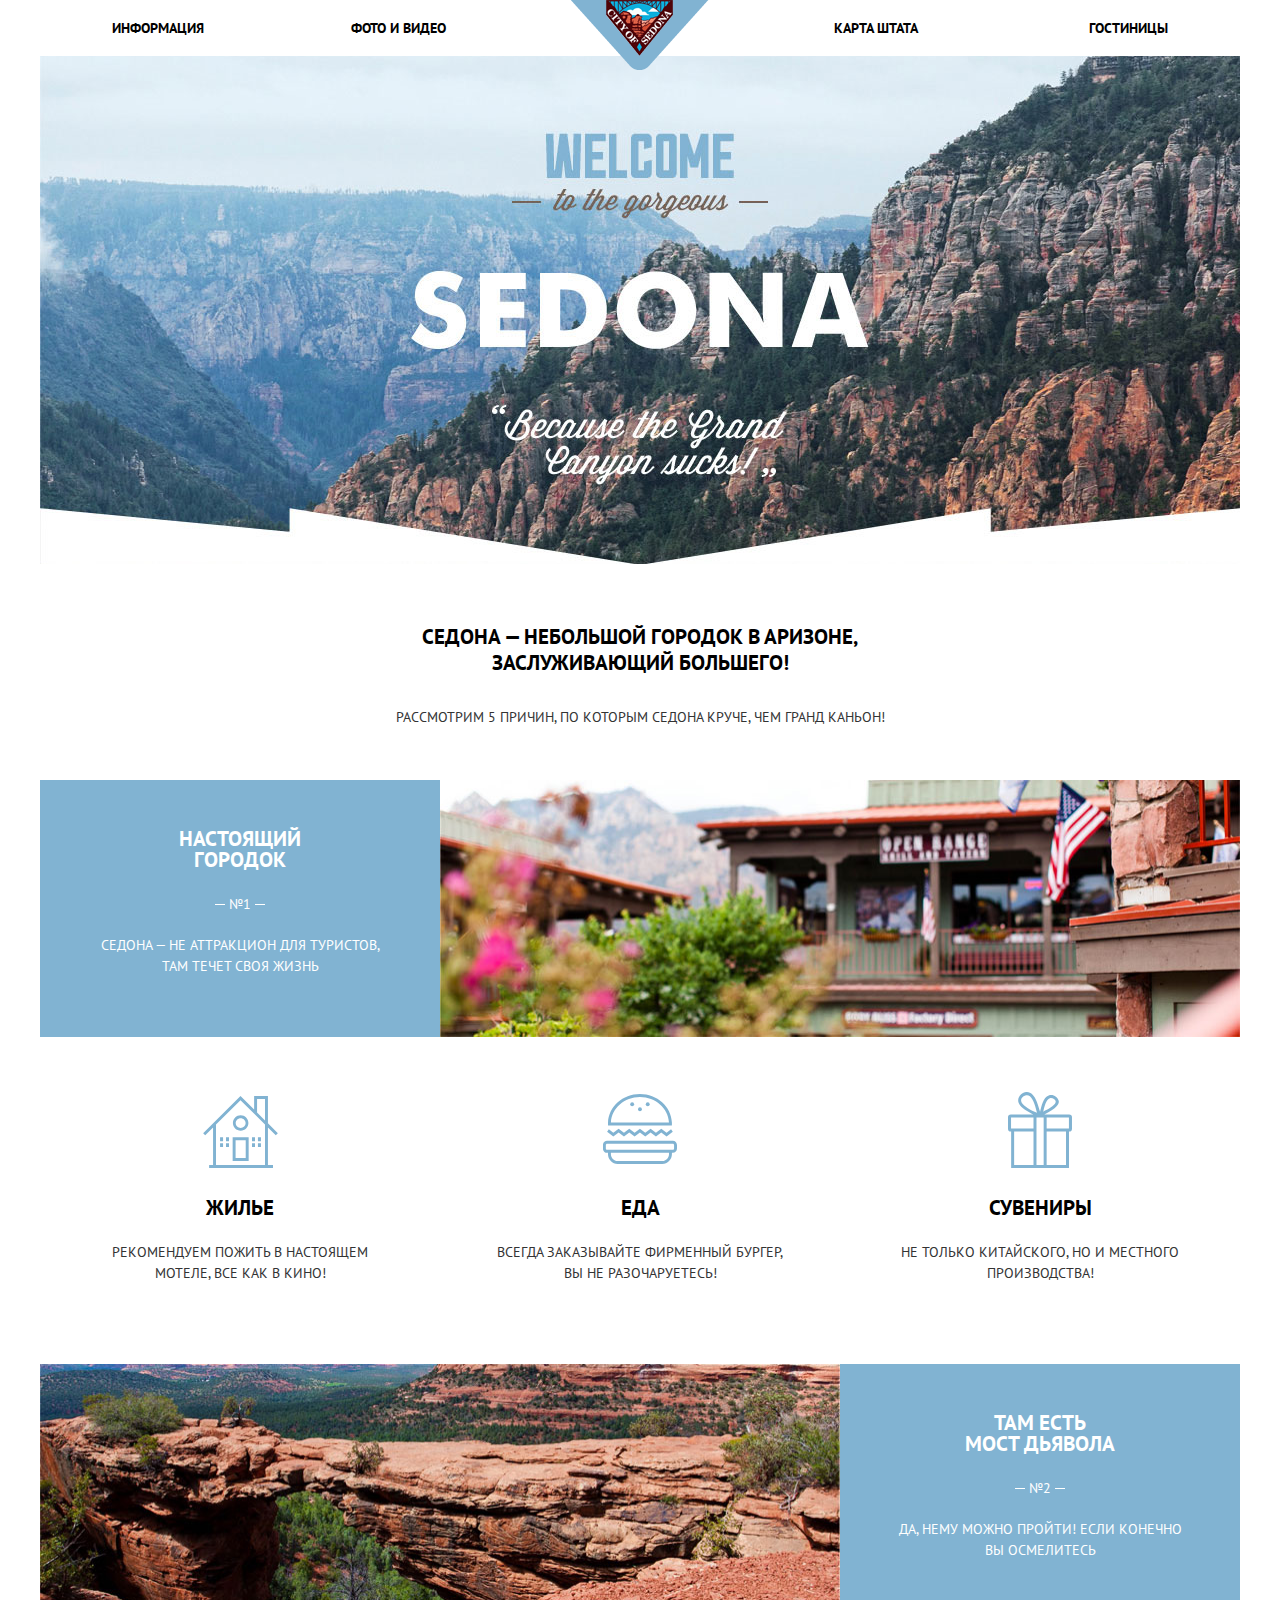
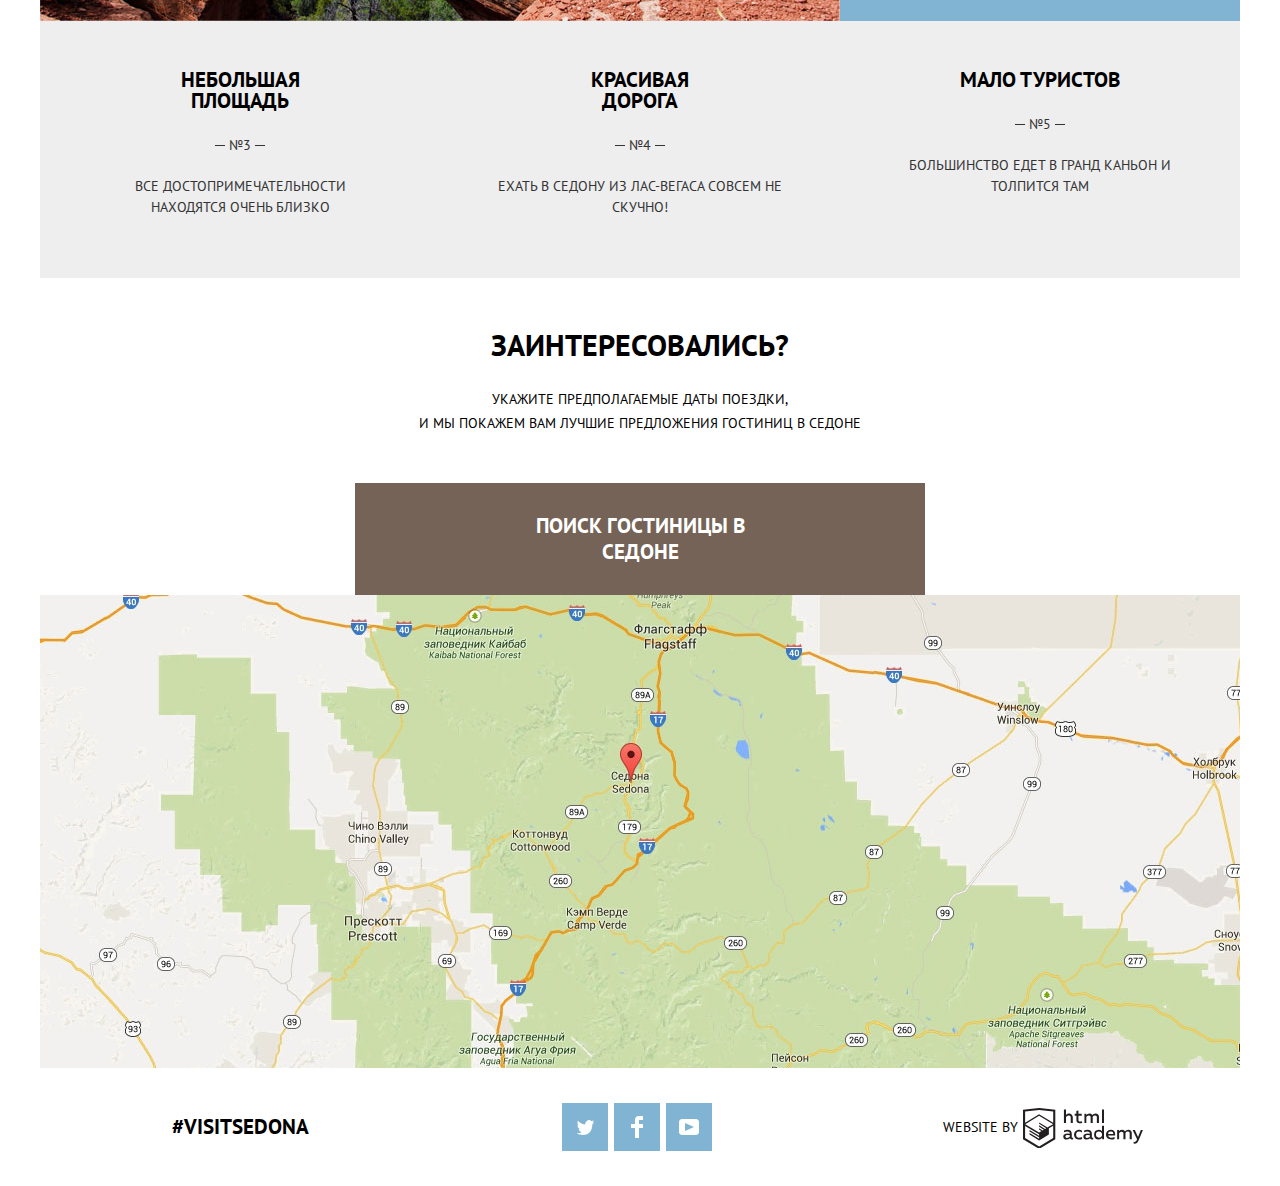
==== commit ab4d9e9b: "Сверстал Седону" ====
--- a/index.html
+++ b/index.html
@@ -98,9 +98,9 @@
       <a class="btn btn-search" href="#">Поиск гостиницы в Седоне</a>
     </section>
     <section class="features-map">
-      <!--      <iframe class="google-map" src="https://www.google.com/maps/embed?pb=!1m18!1m12!1m3!1d431047.077735794!2d-112.35457437080542!3d34.91428964664842!2m3!1f0!2f0!3f0!3m2!1i1024!2i768!4f13.1!3m3!1m2!1s0x872da132f942b00d%3A0x5548c523fa6c8efd!2z0KHQtdC00L7QvdCwLCDQkNGA0LjQt9C-0L3QsCA4NjMzNiwg0KHQqNCQ!5e0!3m2!1sru!2sua!4v1504518632148" width="1200" height="473" allowfullscreen></iframe>-->
+      <iframe class="google-map" src="https://www.google.com/maps/embed?pb=!1m18!1m12!1m3!1d431047.077735794!2d-112.35457437080542!3d34.91428964664842!2m3!1f0!2f0!3f0!3m2!1i1024!2i768!4f13.1!3m3!1m2!1s0x872da132f942b00d%3A0x5548c523fa6c8efd!2z0KHQtdC00L7QvdCwLCDQkNGA0LjQt9C-0L3QsCA4NjMzNiwg0KHQqNCQ!5e0!3m2!1sru!2sua!4v1504518632148" width="1200" height="473" allowfullscreen></iframe>
       <div class="wrapper">
-        <form class="search-form" action="https://echo.htmlacademy.ru" method="post">
+        <form class="search-form" action="https://echo.htmlacademy.ru" method="GET">
           <div class="search-form-row">
             <label class="search-form-label" for="arrival">Дата заезда:</label>
             <input class="search-form-input" id="arrival" type="text" name="arrival" placeholder="24 апреля 2017">
@@ -133,7 +133,7 @@
               </p>
             </div>
           </div>
-          <button class="btn btn-search-form" type="button">Найти</button>
+          <button class="btn btn-search-form" type="submit">Найти</button>
         </form>
       </div>
     </section>
@@ -162,6 +162,8 @@
       </a>
     </section>
   </footer>
+
+  <script src="js/index.js"></script>
 </body>
 
 
--- a/css/style.css
+++ b/css/style.css
@@ -13,8 +13,8 @@
   color: #000;
   text-transform: uppercase;
   background-color: #fff;
-  -webkit-box-shadow: 0px 15px 15px 0px rgba(0, 1, 1, 0.2);
-  box-shadow: 0px 15px 15px 0px rgba(0, 1, 1, 0.2);
+  -webkit-box-shadow: 0px 5px 15px 0px rgba(0, 1, 1, 0.2);
+  box-shadow: 0px 5px 15px 0px rgba(0, 1, 1, 0.2);
 }
 
 .wrapper {
@@ -55,7 +55,7 @@
 
 .btn {
   display: inline-block;
-  padding: 30px 138px;
+  padding: 30px 140px;
   font-size: 21px;
   line-height: 26px;
   font-weight: 700;
@@ -68,6 +68,8 @@
   background-color: #766357;
   border: none;
   cursor: pointer;
+  -webkit-box-sizing: border-box;
+  box-sizing: border-box;
 }
 
 .btn:hover,
@@ -145,7 +147,6 @@
 
 .main-navigation-link {
   display: block;
-  vertical-align: middle;
   color: #000;
   text-decoration: none;
 }
@@ -363,10 +364,12 @@
 }
 
 .btn-search {
+  width: 100%;
   background-color: #766357;
 }
 
-.btn-search:hover {
+.btn-search:hover,
+.btn-search:focus {
   background-color: #604e43;
 }
 
@@ -379,7 +382,7 @@
   margin: 0;
   padding: 0;
   position: relative;
-  background-image: url(../img/map.jpg); 
+  background-image: url(../img/map.jpg);
   background-repeat: no-repeat;
   background-position: center;
 }
@@ -412,15 +415,19 @@
   -webkit-box-direction: normal;
   -ms-flex-direction: column;
   flex-direction: column;
-  -webkit-box-align: ;
-  -ms-flex-align: ;
-  align-items: ;
+  -webkit-box-align: column;
+  -ms-flex-align: column;
+  align-items: column;
   width: 460px;
   margin-left: -285px;
   padding: 55px;
   background-color: #fff;
   -webkit-box-shadow: 0 0 15px 7px rgba(0, 1, 1, 0.15);
   box-shadow: 0 0 15px 7px rgba(0, 1, 1, 0.15);
+}
+
+.search-form-show {
+  display: none;
 }
 
 .search-form-row {
@@ -746,6 +753,7 @@
 .price-controls-label__min,
 .price-controls-label__max {
   -webkit-box-sizing: content-box;
+  box-sizing: content-box;
   width: 90px;
   padding-left: 63px;
 }
@@ -1157,3 +1165,100 @@
 .footer-copyrigth-link:active path {
   fill: #bdbbbc;
 }
+
+.modal-hidden {
+  display: none;
+}
+
+.modal-show {
+  display: block;
+  animation: bounce 1s;
+}
+
+.modal-error {
+  animation: shake 0.5s;
+}
+
+@-webkit-keyframes bounce {
+  0% {
+    -webkit-transform: translateY(-300px);
+    transform: translateY(-300px);
+  }
+  60% {
+    -webkit-transform: translateY(50px);
+    transform: translateY(50px);
+  }
+  90% {
+    -webkit-transform: translateY(-50px);
+    transform: translateY(-50px);
+  }
+  to {
+    -webkit-transform: translateY(0);
+    transform: translateY(0);
+  }
+}
+
+@keyframes bounce {
+  0% {
+    -webkit-transform: translateX(-300px);
+    transform: translateX(-300px);
+  }
+  60% {
+    -webkit-transform: translatX(50px);
+    transform: translateX(50px);
+  }
+  90% {
+    -webkit-transform: translateX(-50px);
+    transform: translateX(-50px);
+  }
+  to {
+    -webkit-transform: translateX(0);
+    transform: translateX(0);
+  }
+}
+
+@-webkit-keyframes shake {
+  0%,
+  to {
+    -webkit-transform: translateX(0);
+    transform: translateX(0);
+  }
+  10%,
+  30%,
+  50%,
+  70%,
+  90% {
+    -webkit-transform: translateX(-10px);
+    transform: translateX(-10px);
+  }
+  20%,
+  40%,
+  60%,
+  80% {
+    -webkit-transform: translateX(10px);
+    transform: translateX(10px);
+  }
+}
+
+@keyframes shake {
+  0%,
+  to {
+    -webkit-transform: translateX(0);
+    transform: translateX(0);
+  }
+  10%,
+  30%,
+  50%,
+  70%,
+  90% {
+    -webkit-transform: translateX(-10px);
+    transform: translateX(-10px);
+  }
+  20%,
+  40%,
+  60%,
+  80% {
+    -webkit-transform: translateX(10px);
+    transform: translateX(10px);
+  }
+}
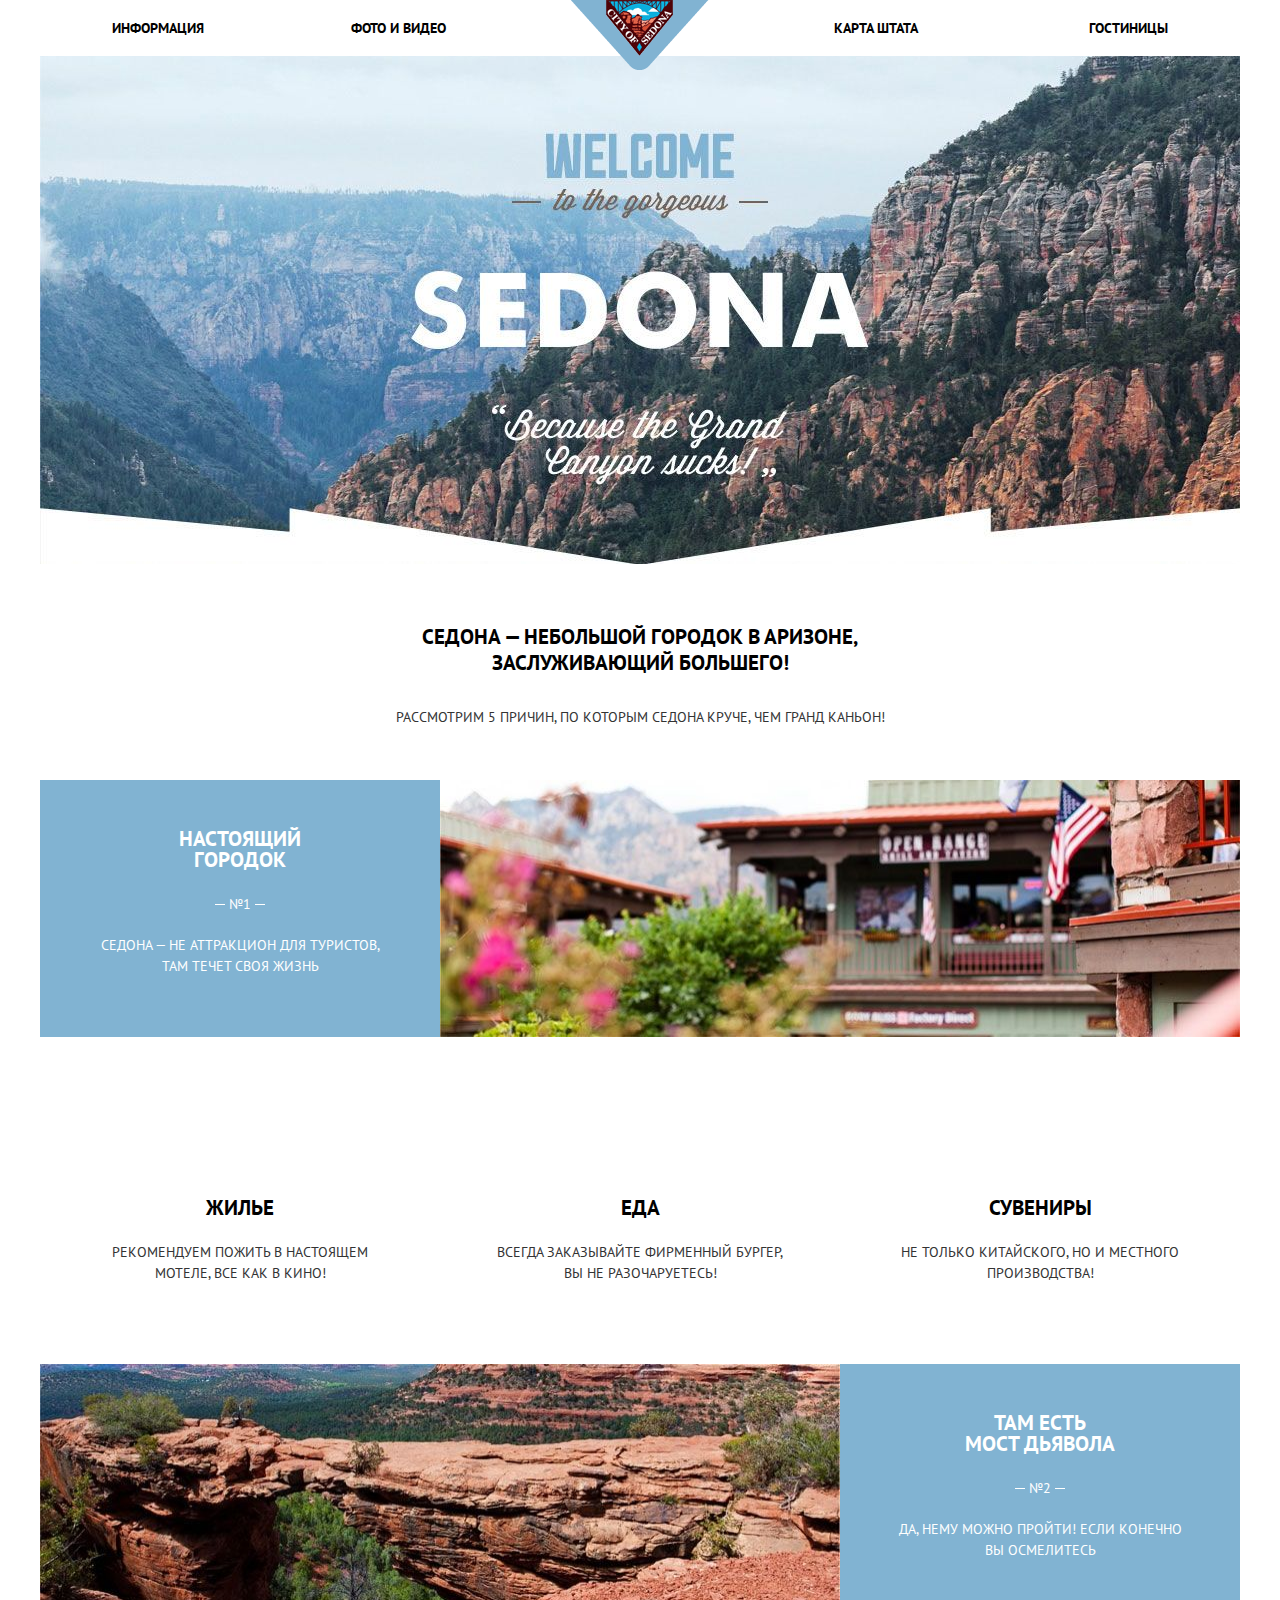
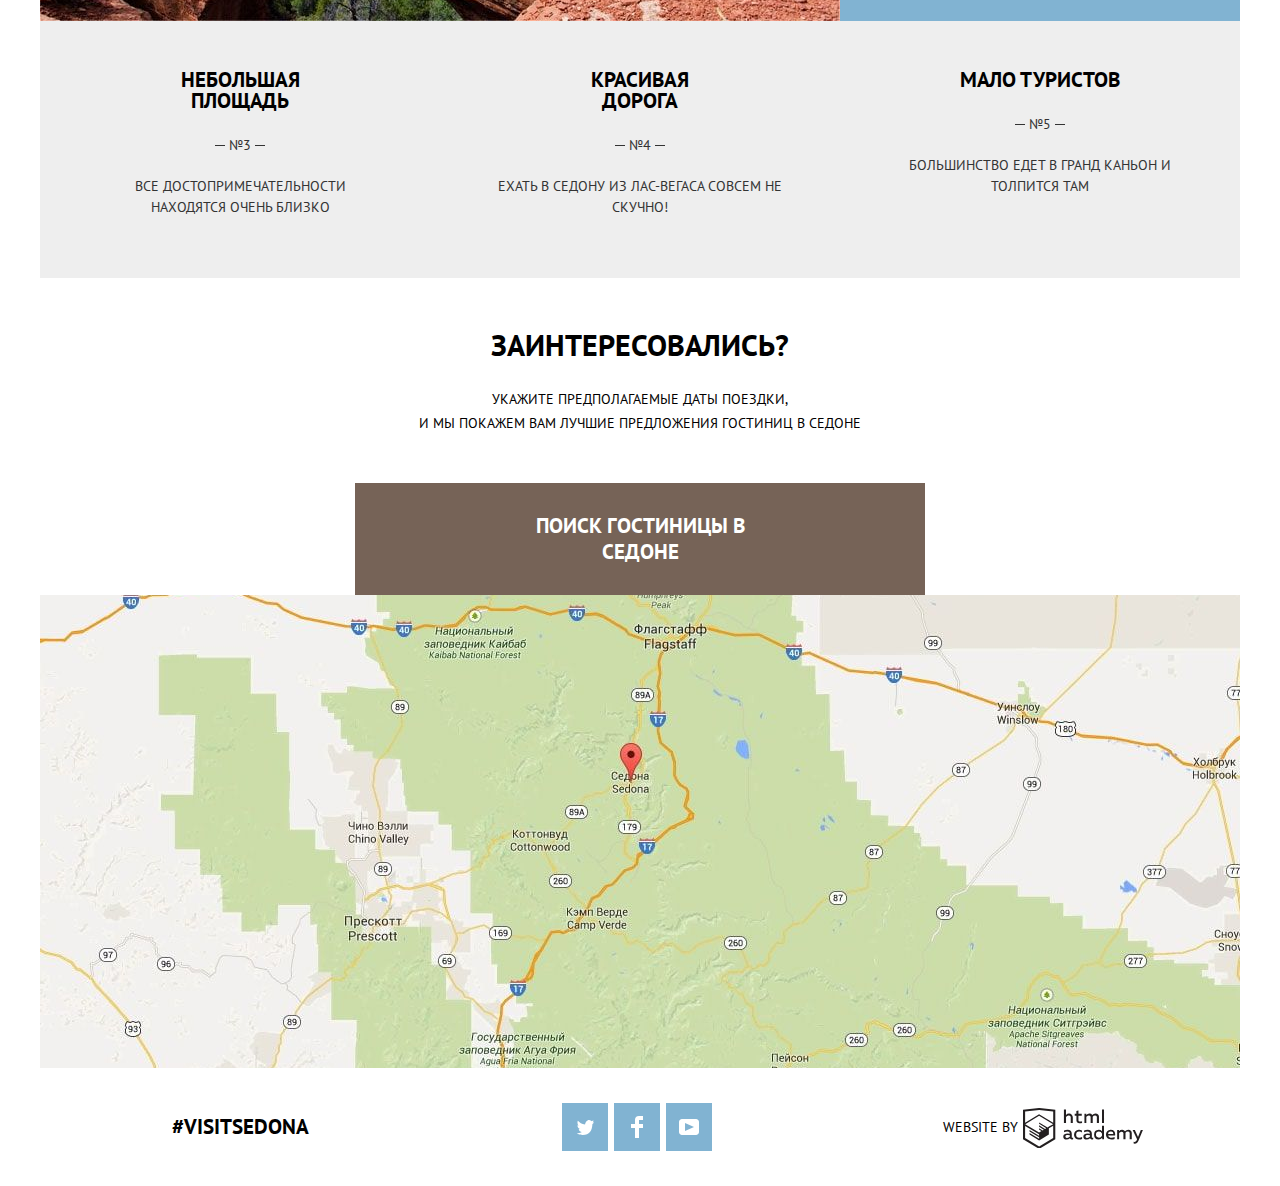
==== commit 96015eac: "Минифицировал css и js, сжал изображения" ====
--- a/index.html
+++ b/index.html
@@ -5,8 +5,8 @@
   <meta charset="utf-8">
   <title>HTML Academy: Седона</title>
   <link href="https://fonts.googleapis.com/css?family=PT+Sans:400,700&amp;subset=cyrillic" rel="stylesheet">
-  <link href="css/normalize.css" rel="stylesheet">
-  <link href="css/style.css" rel="stylesheet">
+  <link href="css/normalize-min.css" rel="stylesheet">
+  <link href="css/style-min.css" rel="stylesheet">
 </head>
 
 
@@ -163,7 +163,7 @@
     </section>
   </footer>
 
-  <script src="js/index.js"></script>
+  <script src="js/index-min.js"></script>
 </body>
 
 
--- a/css/style-min.css
+++ b/css/style-min.css
@@ -0,0 +1 @@
+@-webkit-keyframes bounce{0%{-webkit-transform:translateY(-300px);transform:translateY(-300px)}60%{-webkit-transform:translateY(50px);transform:translateY(50px)}90%{-webkit-transform:translateY(-50px);transform:translateY(-50px)}to{-webkit-transform:translateY(0);transform:translateY(0)}}@keyframes bounce{0%{-webkit-transform:translateX(-300px);transform:translateX(-300px)}60%{-webkit-transform:translatX(50px);transform:translateX(50px)}90%{-webkit-transform:translateX(-50px);transform:translateX(-50px)}to{-webkit-transform:translateX(0);transform:translateX(0)}}@-webkit-keyframes shake{0%,to{-webkit-transform:translateX(0);transform:translateX(0)}10%,30%,50%,70%,90%{-webkit-transform:translateX(-10px);transform:translateX(-10px)}20%,40%,60%,80%{-webkit-transform:translateX(10px);transform:translateX(10px)}}@keyframes shake{0%,to{-webkit-transform:translateX(0);transform:translateX(0)}10%,30%,50%,70%,90%{-webkit-transform:translateX(-10px);transform:translateX(-10px)}20%,40%,60%,80%{-webkit-transform:translateX(10px);transform:translateX(10px)}}body,html{margin:0;padding:0}body{min-width:1200px;font-family:"PT Sans","Arial",sans-serif;font-size:14px;line-height:24px;font-weight:700;color:#000;text-transform:uppercase;background-color:#fff;-webkit-box-shadow:0 5px 15px 0 rgba(0,1,1,.2);box-shadow:0 5px 15px 0 rgba(0,1,1,.2)}.container,.wrapper{width:1200px;margin:0 auto}.container{width:1056px;padding:0 72px}.visually-hidden:not(:focus):not(:active),input[type=checkbox].visually-hidden{position:absolute;width:1px;height:1px;margin:-1px;border:0;padding:0;white-space:nowrap;-webkit-clip-path:inset(100%);clip-path:inset(100%);clip:rect(0 0 0 0);overflow:hidden}img{max-width:100%;height:auto}.btn{display:inline-block;padding:30px 140px;font-size:21px;line-height:26px;font-weight:700;font-family:"PT Sans","Arial",sans-serif;color:#fff;vertical-align:middle;text-align:center;text-transform:uppercase;text-decoration:none;background-color:#766357;border:0;cursor:pointer;-webkit-box-sizing:border-box;box-sizing:border-box}.btn:focus,.btn:hover{background-color:#669ec0}.btn:active{background-color:#5496bd}.btn.disabled,.btn:disabled{cursor:default;opacity:.5;background-color:#000}.btn.disabled:hover,.btn:disabled:hover{background-color:#000}.main-header,.main-navigation{background-color:#fff}.main-navigation{position:relative;font-size:14px;line-height:26px;color:#000}.header-logo-link{position:absolute;top:0;left:50%;-webkit-transform:translateX(-50%);transform:translateX(-50%);z-index:1000}.main-navigation-list{display:-webkit-box;display:-ms-flexbox;display:flex;-webkit-box-pack:justify;-ms-flex-pack:justify;justify-content:flex-start;-ms-flex-wrap:wrap;flex-wrap:wrap;margin:0;padding:0;list-style:none}.main-navigation-item{margin-right:147px;padding-top:15px;padding-bottom:15px}.main-navigation-item:nth-child(4n){margin-right:0;margin-left:auto}.main-navigation-item:nth-child(2){margin-right:388px}.main-navigation-link{display:block;color:#000;text-decoration:none}.main-navigation-link:hover{color:#81b3d2}.main-navigation-link:active{color:#000;opacity:.3}.main-navigation-link.main-navigation-link__active{color:#766357}.main-navigation-link:active.main-navigation-link__active{color:#766357;opacity:1}.promo-img{max-width:1200px;min-height:508px;margin-bottom:60px;background-color:#fff;background:url(../img/bannersedona.jpg) no-repeat 0 -55px;background-size:cover}.promo-header{width:508px;margin:0 auto 50px;text-align:center}.promo-title{font-size:21px;line-height:26px;margin:0 0 28px}.promo-description{margin:0;line-height:26px;font-weight:400;color:#333}.features{-webkit-box-orient:vertical;-webkit-box-direction:normal;-ms-flex-direction:column;flex-direction:column;margin-bottom:55px}.feature-row,.features{display:-webkit-box;display:-ms-flexbox;display:flex}.feature-row.feature-row__invert{-webkit-box-orient:horizontal;-webkit-box-direction:reverse;-ms-flex-direction:row-reverse;flex-direction:row-reverse}.feature-item{width:400px;background-color:#81b3d2;text-align:center}.feature-point{width:400px;background-color:#fff}.feature-point.feature-point__slogan{background-color:#eee}.feature-title{width:160px;margin:48px auto 24px;font-size:21px;line-height:21px;font-weight:700;text-align:center;color:#fff}.feature-title.feature-title__point{margin-top:160px;color:#000;text-align:center}.feature-title.feature-title__slogan{color:#000;text-align:center}.feature-number{display:block;width:60px;margin:0 auto 20px;position:relative;font-size:14px;line-height:21px;font-weight:400;color:#fff}.feature-number.feature-number__slogan,.feature-text{color:#333;text-align:center}.feature-number:after,.feature-number:before{position:absolute;content:"";top:10px;width:10px;height:1px;background:#fff}.feature-number:after{left:5px}.feature-number.feature-number__slogan::before,.feature-number.feature-number__slogan:after{background:#333}.feature-number:before{right:5px}.feature-text{width:286px;margin:0 auto 60px;font-weight:400;line-height:21px;color:#fff}.feature-text.feature-text__point{margin-bottom:80px;color:#333}.feature-text.feature-text__slogan{color:#333}.feature-point.feature-point__home{background-image:url(../img/icon-1.svg);background-repeat:no-repeat;background-position:50% 23%}.feature-point.feature-point__food,.feature-point.feature-point__souvenirs{background-image:url(../img/icon-3.svg);background-repeat:no-repeat;background-position:50% 22%}.feature-point.feature-point__souvenirs{background-image:url(../img/icon-2.svg)}.features-search{width:570px;margin:0 auto;text-align:center}.search-title{margin:0 0 30px;font-size:30px;line-height:24px}.search-description{margin-bottom:48px;font-weight:400}.btn-search{width:100%;background-color:#766357}.btn-search:focus,.btn-search:hover{background-color:#604e43}.btn-search:active{background-color:#503e33;color:rgba(146,138,133,.3)}.features-map{margin:0;padding:0;position:relative;background-image:url(../img/map.jpg);background-repeat:no-repeat;background-position:center}.features-map .wrapper{position:relative;width:1200px;height:473px;margin:0 auto;overflow:auto}.google-map{position:absolute;top:0;left:0;width:100%;height:473px;border:0}.search-form{position:absolute;top:0;left:50%;display:-webkit-box;display:-ms-flexbox;display:flex;-webkit-box-orient:vertical;-webkit-box-direction:normal;-ms-flex-direction:column;flex-direction:column;-webkit-box-align:column;-ms-flex-align:column;align-items:column;width:460px;margin-left:-285px;padding:55px;background-color:#fff;-webkit-box-shadow:0 0 15px 7px rgba(0,1,1,.15);box-shadow:0 0 15px 7px rgba(0,1,1,.15)}.search-form-show{display:none}.search-form-row{width:460px;display:-webkit-box;display:-ms-flexbox;display:flex;-webkit-box-pack:justify;-ms-flex-pack:justify;justify-content:space-between;-webkit-box-align:center;-ms-flex-align:center;align-items:center;margin-bottom:30px}.search-form-label{padding:6px 0;font-family:"PT Sans","Arial",sans-serif;font-size:14px;line-height:26px;font-weight:700;text-transform:uppercase;color:#000}.search-form-input{-webkit-box-sizing:border-box;box-sizing:border-box;width:315px;margin-left:auto;padding-top:8px;padding-bottom:8px;padding-left:20px;background-color:#f2f2f2;border:0}.search-form-input:hover{background-color:#ebebeb}.search-form-input:focus{background-color:#fff;border:2px solid #e5e5e5}.search-form-input::-webkit-input-placeholder{font-size:14px;line-height:26px;font-weight:700;text-transform:uppercase;color:#000}.search-form-input:-ms-input-placeholder,.search-form-input::-ms-input-placeholder{font-size:14px;line-height:26px;font-weight:700;text-transform:uppercase;color:#000}.search-form-input::-ms-input-placeholder{font-family:"PT Sans","Arial",sans-serif}.search-form-input::placeholder{font-family:"PT Sans","Arial",sans-serif;font-size:14px;line-height:26px;font-weight:700;text-transform:uppercase;color:#000}.search-form-calendar{width:38px;text-align:left;background-color:#f2f2f2;border:0;cursor:pointer}.search-form-calendar path,.sort-row-item path{fill:#cacaca}.search-form-calendar:hover path{fill:#000}.search-form-calendar:active path{fill:#81b3d2}.form-field-col,.search-form-col{margin:0;display:-webkit-box;display:-ms-flexbox;display:flex}.search-form-col{-webkit-box-pack:justify;-ms-flex-pack:justify;justify-content:space-between;width:230px}.search-form-label.search-form-label__children{padding-left:50px}.form-field-col{width:115px;-webkit-box-align:center;-ms-flex-align:center;align-items:center}.btn-number,.number-input{width:40px;background-color:#f2f2f2;border:0}.number-input{-webkit-box-sizing:border-box;box-sizing:border-box;padding-top:8px;padding-bottom:8px;text-align:center}.btn-number{position:relative;cursor:pointer}.btn-number.btn-number__minus::after,.btn-number.btn-number__plus::after,.btn-number.btn-number__plus::before{content:"";position:absolute;top:-2px;left:12px;width:12px;height:4px;background-color:#a9a9a9}.btn-number:hover.btn-number__minus::after{background-color:#000}.btn-number:active.btn-number__minus::after{background-color:#81b3d2}.btn-number.btn-number__plus::before{-webkit-transform:rotate(90deg);transform:rotate(90deg)}.btn-number:hover.btn-number__plus::after,.btn-number:hover.btn-number__plus::before{background-color:#000}.btn-number:active.btn-number__plus::after,.btn-number:active.btn-number__plus::before,.btn-search-form{background-color:#81b3d2}.btn-search-form{width:100%;margin-top:24px;padding-top:15px;padding-bottom:15px}.btn-search-form:hover{background-color:#669ec0}.btn-search-form:active{background-color:#5496bd;color:rgba(133,176,205,.3)}.filters-hotel{background-color:#33444c;background-image:url(../img/filter-bg.jpg);background-repeat:no-repeat;background-position:center}.form-filters{display:-webkit-box;display:-ms-flexbox;display:flex;margin-bottom:30px}.filter-hotel-field{margin:0;padding:0;width:150px;border:0}.filter-hotel-field:first-child{margin-right:105px}.filter-hotel-field:last-child{width:320px;margin-left:auto}.filter-hotel-description{margin-bottom:25px;padding-top:26px;font-size:16px;line-height:21px;color:#fff}.filter-hotel-description.filter-hotel-description__price-controls{margin-bottom:10px}.form-list{margin:0;padding:0;list-style:none}.form-item{margin-bottom:25px}.filter-hotel-label{position:relative;display:block;padding-left:40px;font-size:14px;line-height:21px;font-weight:400;color:#fff;cursor:pointer}.filter-hotel-input+.filter-hotel-label::before{position:absolute;content:"";top:0;left:0;width:23px;height:23px;background-image:url(../img/checkbox-off.svg);background-repeat:no-repeat;background-position:center center}.filter-hotel-input:checked+.filter-hotel-label::after{position:absolute;content:"";top:0;left:0;width:27px;height:23px;background-image:url(../img/checkbox-on.svg);background-repeat:no-repeat;background-position:center center}.price-controls{position:relative;margin-bottom:20px;font-size:0;border:2px solid #fff;border-radius:5px}.price-controls::after{position:absolute;content:"";left:50%;height:22px;width:3px;background:#fff;-webkit-transform:translate(-50%,25%);transform:translate(-50%,25%)}.price-controls-label{display:inline-block;width:160px;padding:5px 0;font-size:14px;line-height:21px;font-weight:400;color:#fff;text-transform:uppercase;vertical-align:top;background-color:transparent;cursor:pointer;-webkit-box-sizing:border-box;box-sizing:border-box}.price-controls-label__max,.price-controls-label__min{-webkit-box-sizing:content-box;box-sizing:content-box;width:90px;padding-left:63px}.price-controls-input{width:45px;font:inherit;color:inherit;border:0;background:0 0}.range-controls{position:relative;margin-bottom:30px;background:0 0}.range-controls .scale{width:100%;height:2px;background-color:#988683}.range-controls .bar{width:80%;height:2px;background-color:#fff}.range-controls .range-toggle{position:absolute;top:-10px;left:0;width:20px;height:20px;cursor:pointer}.range-controls .range-toggle__min{left:0}.range-controls .range-toggle__max{left:80%}.btn-filter{margin-left:85px;margin-bottom:35px;padding:6px 34px;font-size:14px;line-height:21px;font-weight:400;border:2px solid #fff;border-radius:5px;background:0 0}.sort-row{margin:0 0 28px}.sort-row-list{margin:0;padding:0;display:-webkit-box;display:-ms-flexbox;display:flex;-webkit-box-pack:start;-ms-flex-pack:start;justify-content:flex-start;list-style:none;-webkit-box-align:center;-ms-flex-align:center;align-items:center;-ms-flex-wrap:wrap;flex-wrap:wrap}.sort-row-item{margin-right:33px;font-size:12px;line-height:18px;font-weight:400;text-transform:uppercase;color:#000}.sort-row-item:last-child{margin-right:0;margin-left:0}.sort-row-link{display:block;color:#000;text-decoration:none;border-bottom:1px dotted #81b3d2;opacity:.3}.sort-row-link:hover{color:#81b3d2;opacity:1}.sort-row-link:active{color:#000;opacity:1;border:0}.sort-row-item.sort-row-item__found{margin:0 50px 0 0;font-size:21px;line-height:26px;font-weight:700;border:0}.sort-row-item.sort-row-item__description{margin-right:35px;border:0}.sort-row-item.sort-row-item__active{border:0;color:#81b3d2}.sort-row-item.sort-row-item__arrow{margin-left:471px;margin-right:14px}.sort-row-item:hover path{fill:#231f20}.sort-row-item.sort-row-item__active path,.sort-row-item:active path{fill:#81b3d2}.catalog-hotel,.catalog-item .container{display:-webkit-box;display:-ms-flexbox;display:flex}.catalog-hotel{-webkit-box-orient:vertical;-webkit-box-direction:normal;-ms-flex-direction:column;flex-direction:column}.catalog-item .container{-webkit-box-align:center;-ms-flex-align:center;align-items:center;padding-top:25px;padding-bottom:28px;border-top:2px solid #e5e5e5}.catalog-item:last-child{border-bottom:2px solid #e5e5e5}.catalog-item-photo{width:135px;height:90px;margin-right:30px}.catalog-info{width:260px}.catalog-info-title{display:block;margin-bottom:3px;font-size:21px;line-height:26px;color:#000;text-decoration:none}.catalog-info-title:hover{color:#81b3d2}.catalog-info-title:active{opacity:.3}.catalog-info-description{padding:0;margin:0 0 12px}.catalog-info-description-text{display:inline-block;vertical-align:middle;font-weight:400;color:#333}.catalog-info-description-text:first-child{margin-right:37px}.catalog-info-link{display:-webkit-box;display:-ms-flexbox;display:flex;-webkit-box-pack:justify;-ms-flex-pack:justify;justify-content:space-between}.catalog-info-btn-book-it,.catalog-info-btn-description{font-size:14px;line-height:21px;font-weight:400;margin-right:8px;padding:4px 16px}.catalog-info-btn-description{background-color:#81b3d2}.catalog-info-btn-description:hover{background-color:#669ec0}.catalog-info-btn-description:active{opacity:.3}.catalog-info-btn-book-it{background-color:#766357}.catalog-info-btn-book-it:hover{background-color:#604e43}.catalog-info-btn-book-it:active{opacity:.3}.catalog-rating{padding:0;margin:0 0 0 auto;width:110px}.catalog-rating-text{display:block;margin-top:48px;font-weight:400;font-size:14px;line-height:21px;text-align:center;background-color:#f2f2f2}.catalog-rating-stars{display:block;height:20px}.catalog-rating-stars.catalog-rating-stars__amara{background:url(../img/star.svg) 100% 0,url(../img/star.svg) no-repeat 75% 0,url(../img/star.svg) no-repeat 50% 0,url(../img/star.svg) no-repeat 25% 0;background-repeat:no-repeat}.catalog-rating-stars.catalog-rating-stars__desert{background:url(../img/star.svg) 100% 0,url(../img/star.svg) 75% 0,url(../img/star.svg) 50% 0;background-repeat:no-repeat}.catalog-rating-stars.catalog-rating-stars__villas{background:url(../img/star.svg) 100% 0,url(../img/star.svg) 75% 0;background-repeat:no-repeat}.main-footer{display:-webkit-box;display:-ms-flexbox;display:flex;-webkit-box-pack:start;-ms-flex-pack:start;justify-content:flex-start;-webkit-box-align:center;-ms-flex-align:center;align-items:center;padding-top:35px;padding-bottom:35px}.footer-hashtag{margin-left:132px;margin-right:250px;width:140px;font-size:21px;line-height:26px}.footer-hashtag-link{text-decoration:none;color:#000}.footer-social{-ms-flex-wrap:wrap;flex-wrap:wrap;-webkit-box-pack:start;-ms-flex-pack:start;justify-content:flex-start;width:165px}.footer-copyrigth,.footer-social,.social-btn{display:-webkit-box;display:-ms-flexbox;display:flex}.social-btn{-webkit-box-align:center;-ms-flex-align:center;align-items:center;height:48px;margin-right:6px;background-color:#81b3d2;-webkit-box-pack:center;-ms-flex-pack:center;justify-content:center;width:46px}.social-btn:hover{background-color:#669ec0}.social-btn:active path{background-color:#5496bd;opacity:.3}.footer-copyrigth{-webkit-box-pack:justify;-ms-flex-pack:justify;justify-content:space-between;width:200px;margin-left:216px}.footer-copyrigth-text{padding-top:6px;font-size:14px;line-height:26px;font-weight:400}.footer-copyrigth-link{display:block;width:120px;height:39px;text-align:center}.footer-copyrigth-link:hover path{fill:#81b3d2}.footer-copyrigth-link:active path{fill:#bdbbbc}.modal-hidden{display:none}.modal-show{display:block;-webkit-animation:bounce 1s;animation:bounce 1s}.modal-error{-webkit-animation:shake .5s;animation:shake .5s}
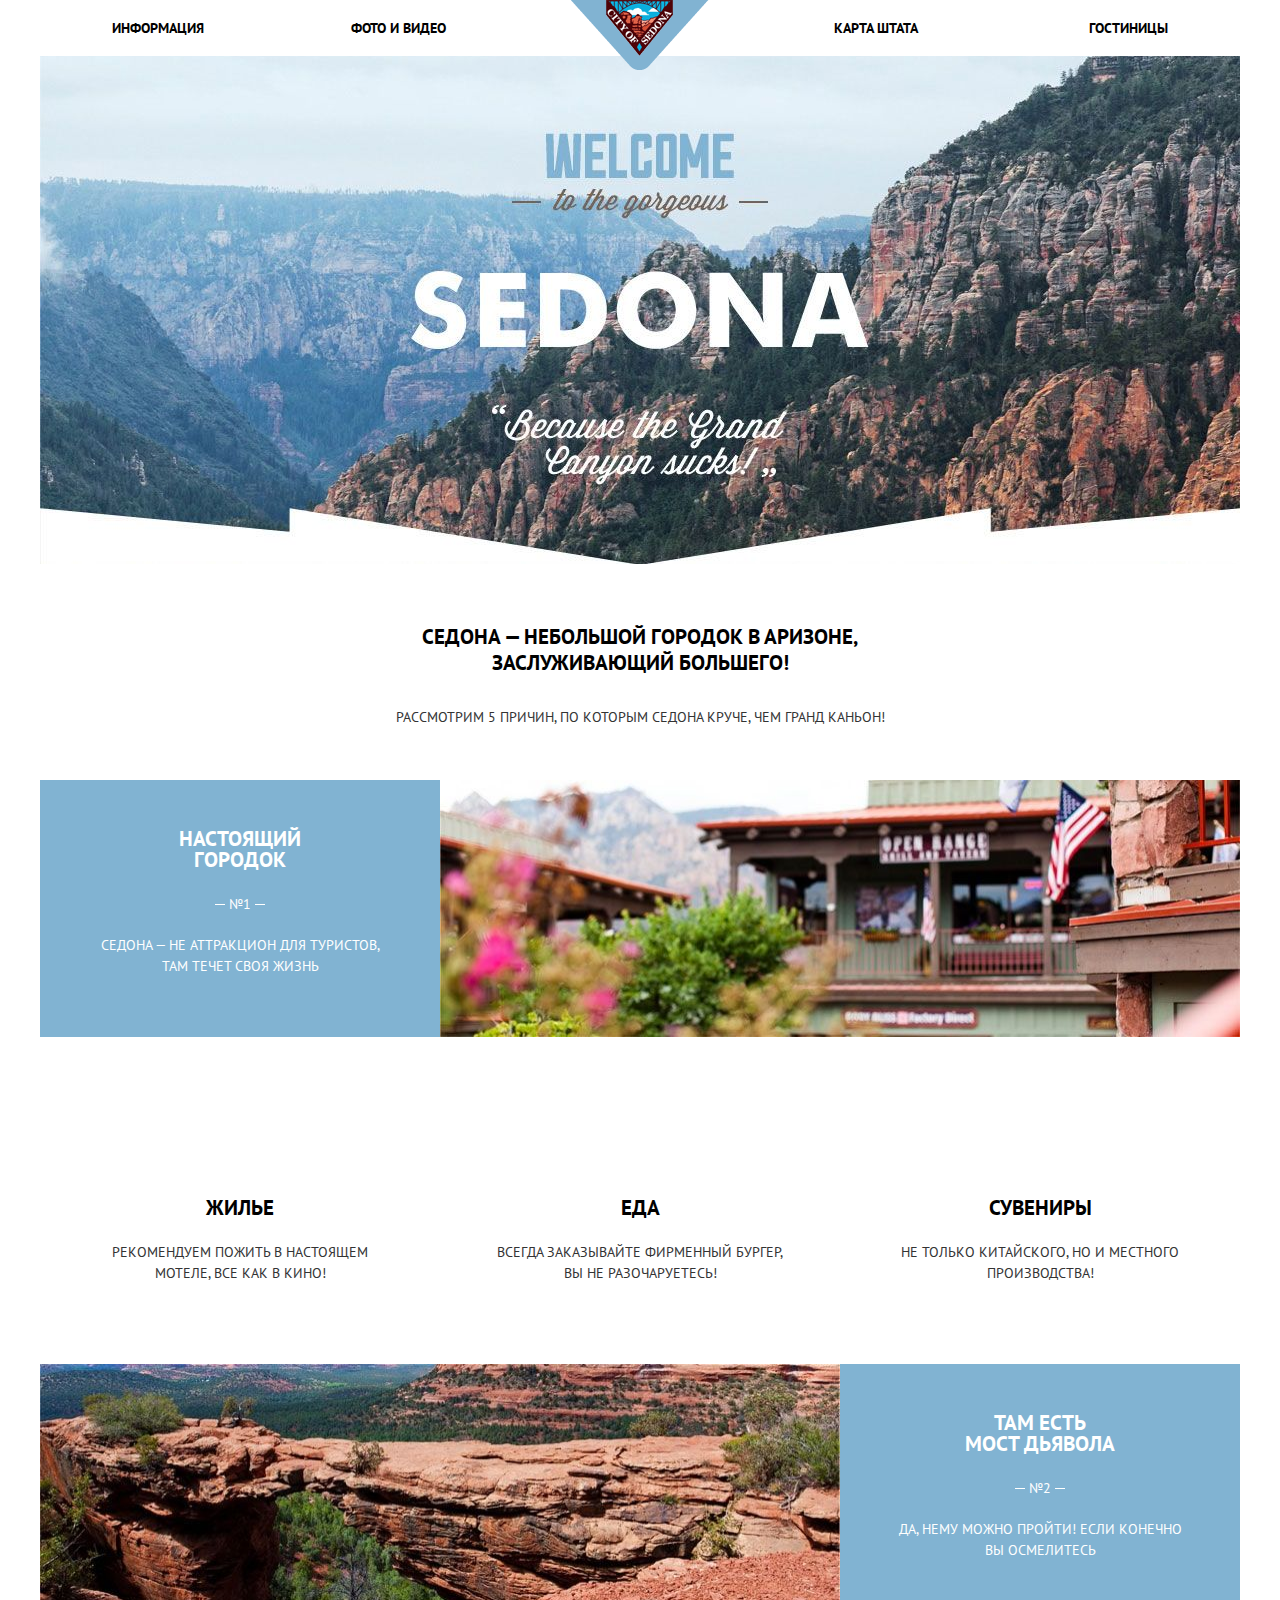
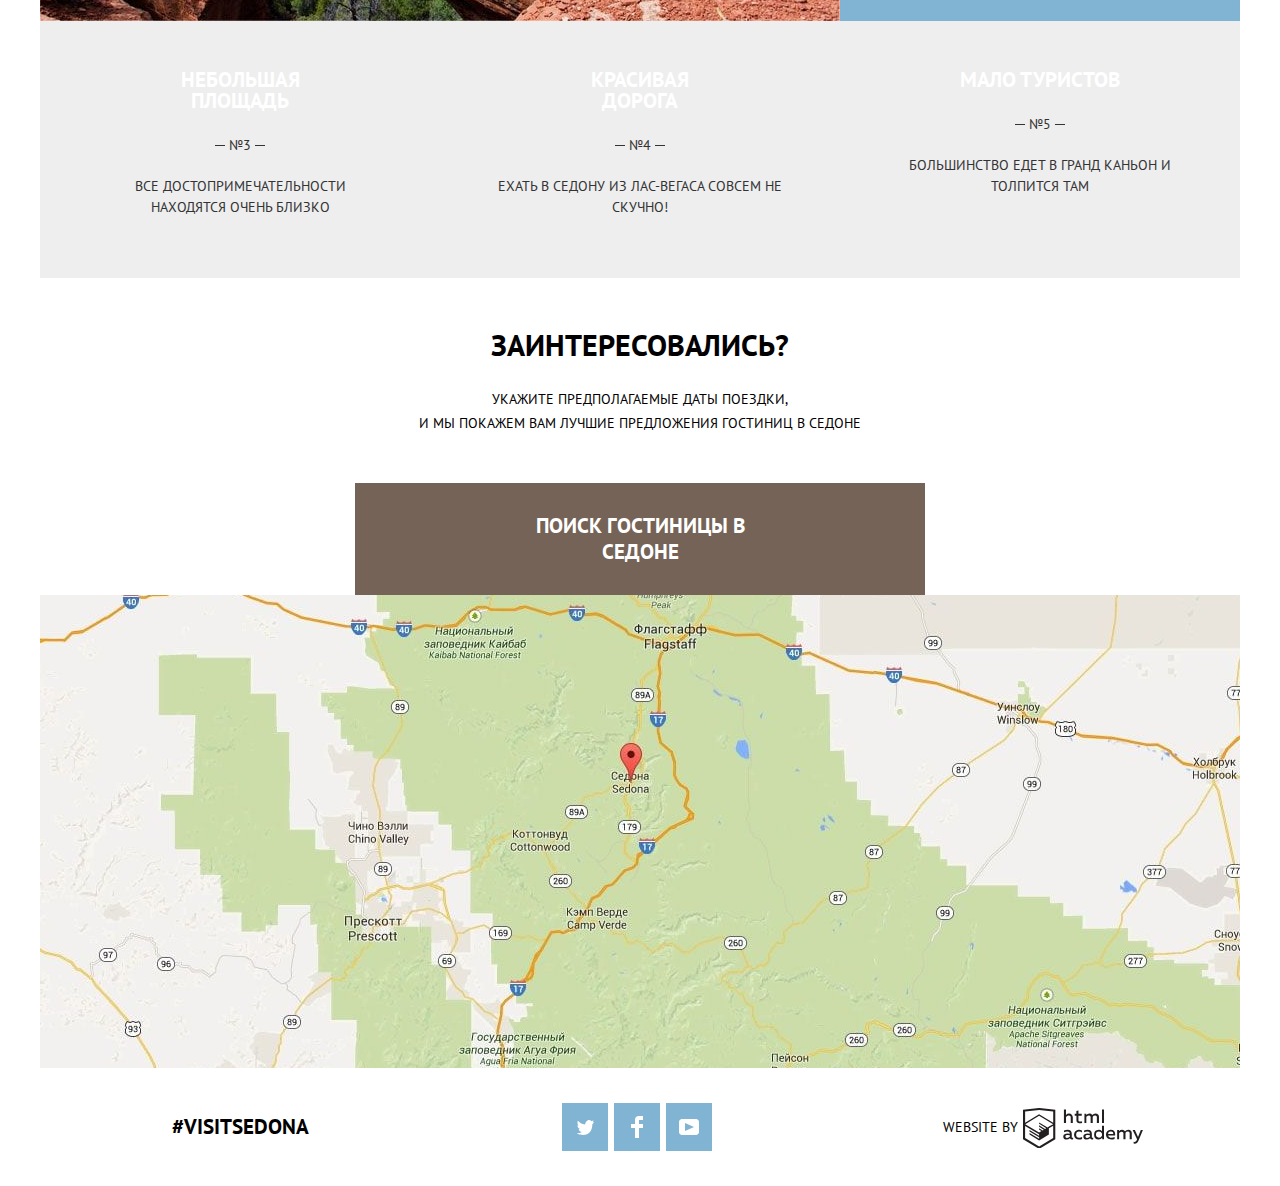
==== commit ca5251df: "Переделал разметку под БЭМ и сделал hover на sort__link" ====
--- a/index.html
+++ b/index.html
@@ -12,23 +12,23 @@
 
 <body>
   <header class="main-header">
-    <nav class="main-navigation container">
+    <nav class="main-nav container">
       <h2 class="visually-hidden">Логотип</h2>
-      <a class="header-logo-link">
-        <img class="header-logo-img" src="img/index-logo.png" width="138" height="70" alt="Логотип">
+      <a class="main-nav__logo-link">
+        <img class="main-nav__logo-img" src="img/index-logo.png" width="138" height="70" alt="Логотип">
       </a>
-      <ul class="main-navigation-list">
-        <li class="main-navigation-item">
-          <a href="#" class="main-navigation-link">Информация</a>
+      <ul class="main-nav__list">
+        <li class="main-nav__item">
+          <a href="#" class="main-nav__link">Информация</a>
         </li>
-        <li class="main-navigation-item">
-          <a href="#" class="main-navigation-link">Фото и видео</a>
+        <li class="main-nav__item">
+          <a href="#" class="main-nav__link">Фото и видео</a>
         </li>
-        <li class="main-navigation-item">
-          <a href="#" class="main-navigation-link">Карта штата</a>
+        <li class="main-nav__item">
+          <a href="#" class="main-nav__link">Карта штата</a>
         </li>
-        <li class="main-navigation-item">
-          <a href="catalog.html" class="main-navigation-link">Гостиницы</a>
+        <li class="main-nav__item">
+          <a href="catalog.html" class="main-nav__link">Гостиницы</a>
         </li>
       </ul>
     </nav>
@@ -38,102 +38,102 @@
     <section class="promo-img">
     </section>
     <section class="promo-header">
-      <h1 class="promo-title">Седона &#8212; небольшой городок в Аризоне, заслуживающий большего!</h1>
-      <p class="promo-description">Рассмотрим 5 причин, по которым Седона круче, чем Гранд Каньон!</p>
+      <h1 class="promo-header__title">Седона &#8212; небольшой городок в Аризоне, заслуживающий большего!</h1>
+      <p class="promo-header__description">Рассмотрим 5 причин, по которым Седона круче, чем Гранд Каньон!</p>
     </section>
     <section class="features">
       <h2 class="visually-hidden">Наши преимущества</h2>
       <div class="feature-row feature-row__normal">
-        <div class="feature-item">
-          <h3 class="feature-title">Настоящий городок</h3>
-          <span class="feature-number">№1</span>
-          <p class="feature-text">Седона &#8212; не аттракцион для туристов, там течет своя жизнь</p>
+        <div class="feature-row__item">
+          <h3 class="feature-row__title">Настоящий городок</h3>
+          <span class="feature-row__number">№1</span>
+          <p class="feature-row__text">Седона &#8212; не аттракцион для туристов, там течет своя жизнь</p>
         </div>
-        <img class="feature-item-img" src="img/index-photo.jpg" width="800" height="256" alt="picture-1">
+        <img class="feature-row__img" src="img/index-photo.jpg" width="800" height="256" alt="picture-1">
       </div>
 
       <div class="feature-row">
-        <div class="feature-point feature-point__home">
-          <h3 class="feature-title feature-title__point">Жилье</h3>
-          <p class="feature-text feature-text__point">Рекомендуем пожить в настоящем мотеле, все как в кино!</p>
+        <div class="feature-row__point feature-row__point-home">
+          <h3 class="feature-row__title feature-row__title-point">Жилье</h3>
+          <p class="feature-row__text feature-row__text-point">Рекомендуем пожить в настоящем мотеле, все как в кино!</p>
         </div>
-        <div class="feature-point feature-point__food">
-          <h3 class="feature-title feature-title__point">Еда</h3>
-          <p class="feature-text feature-text__point">Всегда заказывайте фирменный бургер, вы не разочаруетесь!</p>
+        <div class="feature-row__point feature-row__point-food">
+          <h3 class="feature-row__title feature-row__title-point">Еда</h3>
+          <p class="feature-row__text feature-row__text-point">Всегда заказывайте фирменный бургер, вы не разочаруетесь!</p>
         </div>
-        <div class="feature-point feature-point__souvenirs">
-          <h3 class="feature-title feature-title__point">Сувениры</h3>
-          <p class="feature-text feature-text__point">Не только китайского, но и местного производства!</p>
+        <div class="feature-row__point feature-row__point-souvenirs">
+          <h3 class="feature-row__title feature-row__title-point">Сувениры</h3>
+          <p class="feature-row__text feature-row__text-point">Не только китайского, но и местного производства!</p>
         </div>
       </div>
       <div class="feature-row feature-row__invert">
-        <div class="feature-item">
-          <h2 class="feature-title">Там есть<br> мост дьявола</h2>
-          <span class="feature-number">№2</span>
-          <p class="feature-text">Да, нему можно пройти! Если конечно вы осмелитесь</p>
+        <div class="feature-row__item">
+          <h2 class="feature-row__title">Там есть<br> мост дьявола</h2>
+          <span class="feature-row__number">№2</span>
+          <p class="feature-row__text">Да, нему можно пройти! Если конечно вы осмелитесь</p>
         </div>
-        <img class="feature-item-img" src="img/index-photo-reverse.jpg" width="800" height="256" alt="picture-2">
+        <img class="feature-row__item-img" src="img/index-photo-reverse.jpg" width="800" height="256" alt="picture-2">
       </div>
       <div class="feature-row">
-        <div class="feature-point feature-point__slogan">
-          <h3 class="feature-title feature-title__slogan">Небольшая площадь</h3>
-          <span class="feature-number  feature-number__slogan">№3</span>
-          <p class="feature-text feature-text__slogan">Все достопримечательности находятся очень близко</p>
+        <div class="feature-row__point feature-row__point-slogan">
+          <h3 class="feature-row__title feature-row__title-slogan">Небольшая площадь</h3>
+          <span class="feature-row__number  feature-row__number-slogan">№3</span>
+          <p class="feature-row__text feature-row__text-slogan">Все достопримечательности находятся очень близко</p>
         </div>
-        <div class="feature-point feature-point__slogan">
-          <h3 class="feature-title feature-title__slogan">Красивая дорога</h3>
-          <span class="feature-number feature-number__slogan">№4</span>
-          <p class="feature-text feature-text__slogan">Ехать в Седону из Лас-Вегаса совсем не скучно!</p>
+        <div class="feature-row__point feature-row__point-slogan">
+          <h3 class="feature-row__title feature-row__title-slogan">Красивая дорога</h3>
+          <span class="feature-row__number feature-row__number-slogan">№4</span>
+          <p class="feature-row__text feature-row__text-slogan">Ехать в Седону из Лас-Вегаса совсем не скучно!</p>
         </div>
-        <div class="feature-point feature-point__slogan">
-          <h3 class="feature-title feature-title__slogan">Мало туристов</h3>
-          <span class="feature-number feature-number__slogan">№5</span>
-          <p class="feature-text feature-text__slogan">Большинство едет в Гранд Каньон и толпится там</p>
+        <div class="feature-row__point feature-row__point-slogan">
+          <h3 class="feature-row__title feature-row__title-slogan">Мало туристов</h3>
+          <span class="feature-row__number feature-row__number-slogan">№5</span>
+          <p class="feature-row__text feature-row__text-slogan">Большинство едет в Гранд Каньон и толпится там</p>
         </div>
       </div>
     </section>
     <section class="features-search">
-      <h3 class="search-title">Заинтересовались?</h3>
-      <p class="search-description">Укажите предполагаемые даты поездки,<br> и мы покажем вам лучшие предложения гостиниц в Седоне</p>
-      <a class="btn btn-search" href="#">Поиск гостиницы в Седоне</a>
+      <h3 class="features-search__title">Заинтересовались?</h3>
+      <p class="features-search__description">Укажите предполагаемые даты поездки,<br> и мы покажем вам лучшие предложения гостиниц в Седоне</p>
+      <a class="btn search__btn" href="#">Поиск гостиницы в Седоне</a>
     </section>
     <section class="features-map">
-      <iframe class="google-map" src="https://www.google.com/maps/embed?pb=!1m18!1m12!1m3!1d431047.077735794!2d-112.35457437080542!3d34.91428964664842!2m3!1f0!2f0!3f0!3m2!1i1024!2i768!4f13.1!3m3!1m2!1s0x872da132f942b00d%3A0x5548c523fa6c8efd!2z0KHQtdC00L7QvdCwLCDQkNGA0LjQt9C-0L3QsCA4NjMzNiwg0KHQqNCQ!5e0!3m2!1sru!2sua!4v1504518632148" width="1200" height="473" allowfullscreen></iframe>
+      <iframe class="features-map__google" src="https://www.google.com/maps/embed?pb=!1m18!1m12!1m3!1d431047.077735794!2d-112.35457437080542!3d34.91428964664842!2m3!1f0!2f0!3f0!3m2!1i1024!2i768!4f13.1!3m3!1m2!1s0x872da132f942b00d%3A0x5548c523fa6c8efd!2z0KHQtdC00L7QvdCwLCDQkNGA0LjQt9C-0L3QsCA4NjMzNiwg0KHQqNCQ!5e0!3m2!1sru!2sua!4v1504518632148" width="1200" height="473" allowfullscreen></iframe>
       <div class="wrapper">
-        <form class="search-form" action="https://echo.htmlacademy.ru" method="GET">
-          <div class="search-form-row">
-            <label class="search-form-label" for="arrival">Дата заезда:</label>
-            <input class="search-form-input" id="arrival" type="text" name="arrival" placeholder="24 апреля 2017">
-            <button class="search-form-calendar" type="button" aria-label="календарь">
+        <form class="features-search__form search-form" action="https://echo.htmlacademy.ru" method="GET">
+          <div class="search-form__row">
+            <label class="search-form__label" for="arrival">Дата заезда:</label>
+            <input class="search-form__input" id="arrival" type="text" name="arrival" placeholder="24 апреля 2017">
+            <button class="search-form__calendar" type="button" aria-label="календарь">
               <svg xmlns="http://www.w3.org/2000/svg" width="21" height="22" viewBox="0 0 21 22"><path d="M19.251 2.025h-2.845V.648c0-.381-.294-.689-.656-.689-.363 0-.656.308-.656.689v1.377h-3.938V.648c0-.381-.294-.689-.655-.689-.363 0-.657.308-.657.689v1.377H5.906V.648c0-.381-.294-.689-.656-.689-.363 0-.657.308-.657.689v1.377H1.75C.784 2.025 0 2.847 0 3.862v16.302C0 21.179.784 22 1.75 22h17.501c.966 0 1.749-.821 1.749-1.836V3.862c0-1.015-.783-1.837-1.749-1.837zm.437 18.139a.448.448 0 0 1-.437.459H1.75a.45.45 0 0 1-.438-.459V3.862a.45.45 0 0 1 .438-.459h2.844v1.378c0 .381.294.689.657.689.362 0 .656-.308.656-.689V3.403h3.938v1.378c0 .381.294.689.657.689.361 0 .655-.308.655-.689V3.403h3.938v1.378c0 .381.293.689.656.689.362 0 .656-.308.656-.689V3.403h2.845c.241 0 .437.206.437.459v16.302z"/><path d="M4.594 8.225h2.625v2.066H4.594zM4.594 11.668h2.625v2.067H4.594zM4.594 15.112h2.625v2.066H4.594zM9.188 15.112h2.625v2.066H9.188zM9.188 11.668h2.625v2.067H9.188zM9.188 8.225h2.625v2.066H9.188zM13.781 15.112h2.625v2.066h-2.625zM13.781 11.668h2.625v2.067h-2.625zM13.781 8.225h2.625v2.066h-2.625z"/></svg>
           </button>
           </div>
-          <div class="search-form-row">
-            <label class="search-form-label" for="departure">Дата выезда:</label>
-            <input class="search-form-input" id="departure" type="text" name="departure" placeholder="4 июля 2017">
-            <button class="search-form-calendar" type="button" aria-label="календарь">
+          <div class="search-form__row">
+            <label class="search-form__label" for="departure">Дата выезда:</label>
+            <input class="search-form__input" id="departure" type="text" name="departure" placeholder="4 июля 2017">
+            <button class="search-form__calendar" type="button" aria-label="календарь">
               <svg xmlns="http://www.w3.org/2000/svg" width="21" height="22" viewBox="0 0 21 22"><path d="M19.251 2.025h-2.845V.648c0-.381-.294-.689-.656-.689-.363 0-.656.308-.656.689v1.377h-3.938V.648c0-.381-.294-.689-.655-.689-.363 0-.657.308-.657.689v1.377H5.906V.648c0-.381-.294-.689-.656-.689-.363 0-.657.308-.657.689v1.377H1.75C.784 2.025 0 2.847 0 3.862v16.302C0 21.179.784 22 1.75 22h17.501c.966 0 1.749-.821 1.749-1.836V3.862c0-1.015-.783-1.837-1.749-1.837zm.437 18.139a.448.448 0 0 1-.437.459H1.75a.45.45 0 0 1-.438-.459V3.862a.45.45 0 0 1 .438-.459h2.844v1.378c0 .381.294.689.657.689.362 0 .656-.308.656-.689V3.403h3.938v1.378c0 .381.294.689.657.689.361 0 .655-.308.655-.689V3.403h3.938v1.378c0 .381.293.689.656.689.362 0 .656-.308.656-.689V3.403h2.845c.241 0 .437.206.437.459v16.302z"/><path d="M4.594 8.225h2.625v2.066H4.594zM4.594 11.668h2.625v2.067H4.594zM4.594 15.112h2.625v2.066H4.594zM9.188 15.112h2.625v2.066H9.188zM9.188 11.668h2.625v2.067H9.188zM9.188 8.225h2.625v2.066H9.188zM13.781 15.112h2.625v2.066h-2.625zM13.781 11.668h2.625v2.067h-2.625zM13.781 8.225h2.625v2.066h-2.625z"/></svg>
             </button>
           </div>
-          <div class="search-form-row">
-            <div class="search-form-col">
-              <label class="search-form-label" for="adults">Взрослые:</label>
-              <p class="form-field-col">
-                <button class="btn-number btn-number__minus" type="button"></button>
-                <input class="number-input" id="adults" type="text" name="adults" value="2">
-                <button class="btn-number btn-number__plus" type="button"></button>
+          <div class="search-form__row">
+            <div class="search-form__row-col">
+              <label class="search-form__label" for="adults">Взрослые:</label>
+              <p class="search-form__field-col">
+                <button class="btn__number btn__number-minus" type="button"></button>
+                <input class="search-form__input-number" id="adults" type="text" name="adults" value="2">
+                <button class="btn__number btn__number-plus" type="button"></button>
               </p>
             </div>
-            <div class="search-form-col">
-              <label class="search-form-label search-form-label__children" for="children">Дети:</label>
-              <p class="form-field-col">
-                <button class="btn-number btn-number__minus" type="button"></button>
-                <input class="number-input" id="children" type="text" name="children" value="0">
-                <button class="btn-number btn-number__plus" type="button"></button>
+            <div class="search-form__row-col">
+              <label class="search-form__label search-form__label-children" for="children">Дети:</label>
+              <p class="search-form__field-col">
+                <button class="btn__number btn__number-minus" type="button"></button>
+                <input class="search-form__input-number" id="children" type="text" name="children" value="0">
+                <button class="btn__number btn__number-plus" type="button"></button>
               </p>
             </div>
           </div>
-          <button class="btn btn-search-form" type="submit">Найти</button>
+          <button class="btn search-form__btn" type="submit">Найти</button>
         </form>
       </div>
     </section>
@@ -141,23 +141,23 @@
   </main>
 
   <footer class="main-footer wrapper">
-    <section class="footer-hashtag">
-      <a href="#" class="footer-hashtag-link">#visitSEDONA</a>
+    <section class="main-footer__hashtag hashtag">
+      <a href="#" class="hashtag__link">#visitSEDONA</a>
     </section>
-    <section class="footer-social">
-      <a class="social-btn social-btn-tw" href="#" aria-label="твиттер">
+    <section class="main-footer__social social">
+      <a class="social__btn social__btn-tw" href="#" aria-label="твиттер">
         <svg xmlns="http://www.w3.org/2000/svg" xmlns:xlink="http://www.w3.org/1999/xlink" width="17" height="15" viewBox="0 0 17 15"><path fill="#FFF" d="M10.95.144c1.685-.496 2.984.27 3.577 1.179.673-.231 1.331-.481 2.011-.708a2.345 2.345 0 0 1-.857 1.768c.685.17 1.304-.491 1.304-.491-.169 1-1.006 1.788-1.563 2.024-.231 6.75-3.175 11.217-10.077 11.082h-.446c-.41 0-4.164-.46-4.898-1.887 2.271.196 3.893-.422 4.693-1.177-.96-.3-2.679-.477-2.979-2.95.349.106.564.228 1.19.119C1.705 8.247.374 7.53.448 5.33c.285.328 1.067.536 1.34.472C1.085 5.561-.182 2.442.894.85c1.818 1.854 3.735 3.606 7.152 3.773C8.254 2.33 9.183.793 10.95.144z"/></svg>
       </a>
-      <a class="social-btn social-btn-fb" href="#" aria-label="фейсбук">
+      <a class="social__btn social__btn-fb" href="#" aria-label="фейсбук">
         <svg xmlns="http://www.w3.org/2000/svg" width="12" height="22" viewBox="0 0 12 22"><path fill="#FFF" d="M12 4V0H8a4 4 0 0 0-4 4v4H0v4h4v10h4V12h4V8H8V4h4z"/></svg>
       </a>
-      <a class="social-btn social-btn-yt" href="#" aria-label="ютуб">
+      <a class="social__btn social__btn-yt" href="#" aria-label="ютуб">
         <svg xmlns="http://www.w3.org/2000/svg" xmlns:xlink="http://www.w3.org/1999/xlink" width="20" height="16" viewBox="0 0 20 16"><path fill="#FFF" d="M17 0H3C1.35 0 0 1.35 0 3v10c0 1.65 1.35 3 3 3h14c1.65 0 3-1.35 3-3V3c0-1.65-1.35-3-3-3zM6.027 11.998V4.002L15.014 8l-8.987 3.998z"/></svg>
       </a>
     </section>
-    <section class="footer-copyrigth">
-      <span class="footer-copyrigth-text">Website by</span>
-      <a class="footer-copyrigth-link" href="#" aria-label="HTMLacademy">
+    <section class="main-footer__copyrigth copyrigth">
+      <span class="copyrigth__text">Website by</span>
+      <a class="copyrigth__link" href="#" aria-label="HTMLacademy">
         <svg id="Layer_1" data-name="Layer 1" xmlns="http://www.w3.org/2000/svg" viewBox="0 0 108.08 36.85"><title>logo-htmlacademy-small1</title><path d="M44.61,26.88a2,2,0,0,0,.55-0.1v1.33a3.25,3.25,0,0,1-1.18.21,1.67,1.67,0,0,1-1.67-1,4.84,4.84,0,0,1-3.14,1.08c-1.51,0-2.91-.83-2.91-2.55,0-2.13,2-2.79,3.71-2.79a11.08,11.08,0,0,1,2.17.25v-0.3c0-1-.76-1.77-2.19-1.77a7.42,7.42,0,0,0-3,.64v-1.7a10.21,10.21,0,0,1,3.19-.55c2.36,0,3.81,1.12,3.81,3.65v3a0.54,0.54,0,0,0,.49.59h0.17Zm-6.44-1.13A1.35,1.35,0,0,0,39.63,27h0.11a3.39,3.39,0,0,0,2.41-1V24.58a9.72,9.72,0,0,0-1.81-.21c-1,0-2.16.33-2.16,1.38h0Zm12.36-6.11a5,5,0,0,1,2.57.64V22a4.08,4.08,0,0,0-2.3-.7,2.75,2.75,0,1,0,0,5.49,5,5,0,0,0,2.43-.64v1.71a6.27,6.27,0,0,1-2.76.57A4.21,4.21,0,0,1,46,24.51q0-.21,0-0.41a4.32,4.32,0,0,1,4.18-4.46h0.38Zm12.17,7.24a2,2,0,0,0,.55-0.1v1.33a3.25,3.25,0,0,1-1.18.21,1.67,1.67,0,0,1-1.67-1,4.84,4.84,0,0,1-3.14,1.08c-1.51,0-2.91-.83-2.91-2.55,0-2.13,2-2.79,3.71-2.79a11.08,11.08,0,0,1,2.17.25v-0.3c0-1-.76-1.77-2.19-1.77a7.42,7.42,0,0,0-3,.64v-1.7a10.21,10.21,0,0,1,3.19-.55c2.36,0,3.81,1.12,3.81,3.65v3a0.54,0.54,0,0,0,.49.59h0.17Zm-6.44-1.13A1.35,1.35,0,0,0,57.73,27h0.11a3.39,3.39,0,0,0,2.41-1V24.58a9.72,9.72,0,0,0-1.81-.21c-1.06,0-2.16.33-2.16,1.38h0ZM73,16V28.2H71.35V26.88a3.88,3.88,0,0,1-3.19,1.54,4.4,4.4,0,0,1,0-8.78,3.81,3.81,0,0,1,3,1.3V16H73Zm-4.53,5.22a2.76,2.76,0,1,0,0,5.52A2.86,2.86,0,0,0,71.15,25V23A2.91,2.91,0,0,0,68.49,21.27ZM79,19.64c3.31,0,4.46,2.68,3.92,5.09H76.7c0.21,1.5,1.67,2.11,3.19,2.11a6.11,6.11,0,0,0,2.64-.59v1.6a7.14,7.14,0,0,1-3,.57C77,28.42,74.78,27,74.78,24a4.18,4.18,0,0,1,4-4.39H79Zm0.09,1.54a2.28,2.28,0,0,0-2.44,2.1v0.06H81.3A2,2,0,0,0,79.13,21.18Zm5.73,7V19.87h1.65v1a3.81,3.81,0,0,1,2.78-1.27A2.86,2.86,0,0,1,91.89,21a4.12,4.12,0,0,1,2.91-1.33A3.06,3.06,0,0,1,98,23V28.2h-1.9V23.05a1.59,1.59,0,0,0-1.42-1.75H94.42a2.8,2.8,0,0,0-2.07,1.12V28.2h-1.9V23.05A1.59,1.59,0,0,0,89,21.31H88.8a3,3,0,0,0-2.21,1.29v5.63H84.86Zm21.31-8.33h1.9l-3.91,9.46c-0.9,2.17-2.09,2.86-3.35,2.86a4.76,4.76,0,0,1-1.1-.14V30.46a2.86,2.86,0,0,0,.85.12c0.9,0,1.58-.64,2.07-1.9l0.17-.42-4-8.4h2l2.86,6.29ZM38.73,1.46V6.22a3.81,3.81,0,0,1,2.7-1.14,3.25,3.25,0,0,1,3.44,3.4v5.15H43V8.72a1.81,1.81,0,0,0-1.61-2h-0.3a2.93,2.93,0,0,0-2.32,1.39v5.52h-1.9V1.46h1.9ZM49.94,2.31v3h3V6.91h-3v3.81c0,1.1.5,1.46,1.58,1.46a4.49,4.49,0,0,0,1.69-.33v1.6A6.8,6.8,0,0,1,51,13.8a2.55,2.55,0,0,1-2.86-2.74V6.89H46.58V5.26h1.5V2.74Zm5.4,11.31V5.28H57v1A3.81,3.81,0,0,1,59.77,5a2.86,2.86,0,0,1,2.6,1.33A4.12,4.12,0,0,1,65.28,5,3.06,3.06,0,0,1,68.44,8.4v5.21h-1.9V8.46a1.59,1.59,0,0,0-1.42-1.75H64.89a2.8,2.8,0,0,0-2.07,1.12v5.78h-1.9V8.46A1.59,1.59,0,0,0,59.5,6.71H59.27A3,3,0,0,0,57.06,8v5.63H55.34ZM71.17,1.45H73V13.6H71.17V1.45ZM14.71,0H14.55L0,1.54V28.21l14.55,8.66,14.55-8.66V1.54Zm12.5,27.1L14.55,34.64,1.9,27.12V16.18l12.59,7.5V25L5.86,19.9v1.31l8.68,5.21v1.39L5.87,22.65V24l8.68,5.21,8.75-5.24V18.31L27.2,16V27.12Zm0-12.53-3.48,2-1.6,1L14.51,13v1.31L21,18.23H21l-0.14.09-1,.54-5.37-3.2V17l4.24,2.52-1,.67-3.2-1.9v1.31l2.1,1.24L14.5,22.1,2,14.65,14.51,7.11Zm0-1.32L14.49,5.76,1.91,13.25v-10L14.56,1.92,27.21,3.25v10h0Z" transform="translate(0 -0.02)" fill="#231f20"/></svg>
       </a>
     </section>
--- a/css/style-min.css
+++ b/css/style-min.css
@@ -1 +1 @@
-@-webkit-keyframes bounce{0%{-webkit-transform:translateY(-300px);transform:translateY(-300px)}60%{-webkit-transform:translateY(50px);transform:translateY(50px)}90%{-webkit-transform:translateY(-50px);transform:translateY(-50px)}to{-webkit-transform:translateY(0);transform:translateY(0)}}@keyframes bounce{0%{-webkit-transform:translateX(-300px);transform:translateX(-300px)}60%{-webkit-transform:translatX(50px);transform:translateX(50px)}90%{-webkit-transform:translateX(-50px);transform:translateX(-50px)}to{-webkit-transform:translateX(0);transform:translateX(0)}}@-webkit-keyframes shake{0%,to{-webkit-transform:translateX(0);transform:translateX(0)}10%,30%,50%,70%,90%{-webkit-transform:translateX(-10px);transform:translateX(-10px)}20%,40%,60%,80%{-webkit-transform:translateX(10px);transform:translateX(10px)}}@keyframes shake{0%,to{-webkit-transform:translateX(0);transform:translateX(0)}10%,30%,50%,70%,90%{-webkit-transform:translateX(-10px);transform:translateX(-10px)}20%,40%,60%,80%{-webkit-transform:translateX(10px);transform:translateX(10px)}}body,html{margin:0;padding:0}body{min-width:1200px;font-family:"PT Sans","Arial",sans-serif;font-size:14px;line-height:24px;font-weight:700;color:#000;text-transform:uppercase;background-color:#fff;-webkit-box-shadow:0 5px 15px 0 rgba(0,1,1,.2);box-shadow:0 5px 15px 0 rgba(0,1,1,.2)}.container,.wrapper{width:1200px;margin:0 auto}.container{width:1056px;padding:0 72px}.visually-hidden:not(:focus):not(:active),input[type=checkbox].visually-hidden{position:absolute;width:1px;height:1px;margin:-1px;border:0;padding:0;white-space:nowrap;-webkit-clip-path:inset(100%);clip-path:inset(100%);clip:rect(0 0 0 0);overflow:hidden}img{max-width:100%;height:auto}.btn{display:inline-block;padding:30px 140px;font-size:21px;line-height:26px;font-weight:700;font-family:"PT Sans","Arial",sans-serif;color:#fff;vertical-align:middle;text-align:center;text-transform:uppercase;text-decoration:none;background-color:#766357;border:0;cursor:pointer;-webkit-box-sizing:border-box;box-sizing:border-box}.btn:focus,.btn:hover{background-color:#669ec0}.btn:active{background-color:#5496bd}.btn.disabled,.btn:disabled{cursor:default;opacity:.5;background-color:#000}.btn.disabled:hover,.btn:disabled:hover{background-color:#000}.main-header,.main-navigation{background-color:#fff}.main-navigation{position:relative;font-size:14px;line-height:26px;color:#000}.header-logo-link{position:absolute;top:0;left:50%;-webkit-transform:translateX(-50%);transform:translateX(-50%);z-index:1000}.main-navigation-list{display:-webkit-box;display:-ms-flexbox;display:flex;-webkit-box-pack:justify;-ms-flex-pack:justify;justify-content:flex-start;-ms-flex-wrap:wrap;flex-wrap:wrap;margin:0;padding:0;list-style:none}.main-navigation-item{margin-right:147px;padding-top:15px;padding-bottom:15px}.main-navigation-item:nth-child(4n){margin-right:0;margin-left:auto}.main-navigation-item:nth-child(2){margin-right:388px}.main-navigation-link{display:block;color:#000;text-decoration:none}.main-navigation-link:hover{color:#81b3d2}.main-navigation-link:active{color:#000;opacity:.3}.main-navigation-link.main-navigation-link__active{color:#766357}.main-navigation-link:active.main-navigation-link__active{color:#766357;opacity:1}.promo-img{max-width:1200px;min-height:508px;margin-bottom:60px;background-color:#fff;background:url(../img/bannersedona.jpg) no-repeat 0 -55px;background-size:cover}.promo-header{width:508px;margin:0 auto 50px;text-align:center}.promo-title{font-size:21px;line-height:26px;margin:0 0 28px}.promo-description{margin:0;line-height:26px;font-weight:400;color:#333}.features{-webkit-box-orient:vertical;-webkit-box-direction:normal;-ms-flex-direction:column;flex-direction:column;margin-bottom:55px}.feature-row,.features{display:-webkit-box;display:-ms-flexbox;display:flex}.feature-row.feature-row__invert{-webkit-box-orient:horizontal;-webkit-box-direction:reverse;-ms-flex-direction:row-reverse;flex-direction:row-reverse}.feature-item{width:400px;background-color:#81b3d2;text-align:center}.feature-point{width:400px;background-color:#fff}.feature-point.feature-point__slogan{background-color:#eee}.feature-title{width:160px;margin:48px auto 24px;font-size:21px;line-height:21px;font-weight:700;text-align:center;color:#fff}.feature-title.feature-title__point{margin-top:160px;color:#000;text-align:center}.feature-title.feature-title__slogan{color:#000;text-align:center}.feature-number{display:block;width:60px;margin:0 auto 20px;position:relative;font-size:14px;line-height:21px;font-weight:400;color:#fff}.feature-number.feature-number__slogan,.feature-text{color:#333;text-align:center}.feature-number:after,.feature-number:before{position:absolute;content:"";top:10px;width:10px;height:1px;background:#fff}.feature-number:after{left:5px}.feature-number.feature-number__slogan::before,.feature-number.feature-number__slogan:after{background:#333}.feature-number:before{right:5px}.feature-text{width:286px;margin:0 auto 60px;font-weight:400;line-height:21px;color:#fff}.feature-text.feature-text__point{margin-bottom:80px;color:#333}.feature-text.feature-text__slogan{color:#333}.feature-point.feature-point__home{background-image:url(../img/icon-1.svg);background-repeat:no-repeat;background-position:50% 23%}.feature-point.feature-point__food,.feature-point.feature-point__souvenirs{background-image:url(../img/icon-3.svg);background-repeat:no-repeat;background-position:50% 22%}.feature-point.feature-point__souvenirs{background-image:url(../img/icon-2.svg)}.features-search{width:570px;margin:0 auto;text-align:center}.search-title{margin:0 0 30px;font-size:30px;line-height:24px}.search-description{margin-bottom:48px;font-weight:400}.btn-search{width:100%;background-color:#766357}.btn-search:focus,.btn-search:hover{background-color:#604e43}.btn-search:active{background-color:#503e33;color:rgba(146,138,133,.3)}.features-map{margin:0;padding:0;position:relative;background-image:url(../img/map.jpg);background-repeat:no-repeat;background-position:center}.features-map .wrapper{position:relative;width:1200px;height:473px;margin:0 auto;overflow:auto}.google-map{position:absolute;top:0;left:0;width:100%;height:473px;border:0}.search-form{position:absolute;top:0;left:50%;display:-webkit-box;display:-ms-flexbox;display:flex;-webkit-box-orient:vertical;-webkit-box-direction:normal;-ms-flex-direction:column;flex-direction:column;-webkit-box-align:column;-ms-flex-align:column;align-items:column;width:460px;margin-left:-285px;padding:55px;background-color:#fff;-webkit-box-shadow:0 0 15px 7px rgba(0,1,1,.15);box-shadow:0 0 15px 7px rgba(0,1,1,.15)}.search-form-show{display:none}.search-form-row{width:460px;display:-webkit-box;display:-ms-flexbox;display:flex;-webkit-box-pack:justify;-ms-flex-pack:justify;justify-content:space-between;-webkit-box-align:center;-ms-flex-align:center;align-items:center;margin-bottom:30px}.search-form-label{padding:6px 0;font-family:"PT Sans","Arial",sans-serif;font-size:14px;line-height:26px;font-weight:700;text-transform:uppercase;color:#000}.search-form-input{-webkit-box-sizing:border-box;box-sizing:border-box;width:315px;margin-left:auto;padding-top:8px;padding-bottom:8px;padding-left:20px;background-color:#f2f2f2;border:0}.search-form-input:hover{background-color:#ebebeb}.search-form-input:focus{background-color:#fff;border:2px solid #e5e5e5}.search-form-input::-webkit-input-placeholder{font-size:14px;line-height:26px;font-weight:700;text-transform:uppercase;color:#000}.search-form-input:-ms-input-placeholder,.search-form-input::-ms-input-placeholder{font-size:14px;line-height:26px;font-weight:700;text-transform:uppercase;color:#000}.search-form-input::-ms-input-placeholder{font-family:"PT Sans","Arial",sans-serif}.search-form-input::placeholder{font-family:"PT Sans","Arial",sans-serif;font-size:14px;line-height:26px;font-weight:700;text-transform:uppercase;color:#000}.search-form-calendar{width:38px;text-align:left;background-color:#f2f2f2;border:0;cursor:pointer}.search-form-calendar path,.sort-row-item path{fill:#cacaca}.search-form-calendar:hover path{fill:#000}.search-form-calendar:active path{fill:#81b3d2}.form-field-col,.search-form-col{margin:0;display:-webkit-box;display:-ms-flexbox;display:flex}.search-form-col{-webkit-box-pack:justify;-ms-flex-pack:justify;justify-content:space-between;width:230px}.search-form-label.search-form-label__children{padding-left:50px}.form-field-col{width:115px;-webkit-box-align:center;-ms-flex-align:center;align-items:center}.btn-number,.number-input{width:40px;background-color:#f2f2f2;border:0}.number-input{-webkit-box-sizing:border-box;box-sizing:border-box;padding-top:8px;padding-bottom:8px;text-align:center}.btn-number{position:relative;cursor:pointer}.btn-number.btn-number__minus::after,.btn-number.btn-number__plus::after,.btn-number.btn-number__plus::before{content:"";position:absolute;top:-2px;left:12px;width:12px;height:4px;background-color:#a9a9a9}.btn-number:hover.btn-number__minus::after{background-color:#000}.btn-number:active.btn-number__minus::after{background-color:#81b3d2}.btn-number.btn-number__plus::before{-webkit-transform:rotate(90deg);transform:rotate(90deg)}.btn-number:hover.btn-number__plus::after,.btn-number:hover.btn-number__plus::before{background-color:#000}.btn-number:active.btn-number__plus::after,.btn-number:active.btn-number__plus::before,.btn-search-form{background-color:#81b3d2}.btn-search-form{width:100%;margin-top:24px;padding-top:15px;padding-bottom:15px}.btn-search-form:hover{background-color:#669ec0}.btn-search-form:active{background-color:#5496bd;color:rgba(133,176,205,.3)}.filters-hotel{background-color:#33444c;background-image:url(../img/filter-bg.jpg);background-repeat:no-repeat;background-position:center}.form-filters{display:-webkit-box;display:-ms-flexbox;display:flex;margin-bottom:30px}.filter-hotel-field{margin:0;padding:0;width:150px;border:0}.filter-hotel-field:first-child{margin-right:105px}.filter-hotel-field:last-child{width:320px;margin-left:auto}.filter-hotel-description{margin-bottom:25px;padding-top:26px;font-size:16px;line-height:21px;color:#fff}.filter-hotel-description.filter-hotel-description__price-controls{margin-bottom:10px}.form-list{margin:0;padding:0;list-style:none}.form-item{margin-bottom:25px}.filter-hotel-label{position:relative;display:block;padding-left:40px;font-size:14px;line-height:21px;font-weight:400;color:#fff;cursor:pointer}.filter-hotel-input+.filter-hotel-label::before{position:absolute;content:"";top:0;left:0;width:23px;height:23px;background-image:url(../img/checkbox-off.svg);background-repeat:no-repeat;background-position:center center}.filter-hotel-input:checked+.filter-hotel-label::after{position:absolute;content:"";top:0;left:0;width:27px;height:23px;background-image:url(../img/checkbox-on.svg);background-repeat:no-repeat;background-position:center center}.price-controls{position:relative;margin-bottom:20px;font-size:0;border:2px solid #fff;border-radius:5px}.price-controls::after{position:absolute;content:"";left:50%;height:22px;width:3px;background:#fff;-webkit-transform:translate(-50%,25%);transform:translate(-50%,25%)}.price-controls-label{display:inline-block;width:160px;padding:5px 0;font-size:14px;line-height:21px;font-weight:400;color:#fff;text-transform:uppercase;vertical-align:top;background-color:transparent;cursor:pointer;-webkit-box-sizing:border-box;box-sizing:border-box}.price-controls-label__max,.price-controls-label__min{-webkit-box-sizing:content-box;box-sizing:content-box;width:90px;padding-left:63px}.price-controls-input{width:45px;font:inherit;color:inherit;border:0;background:0 0}.range-controls{position:relative;margin-bottom:30px;background:0 0}.range-controls .scale{width:100%;height:2px;background-color:#988683}.range-controls .bar{width:80%;height:2px;background-color:#fff}.range-controls .range-toggle{position:absolute;top:-10px;left:0;width:20px;height:20px;cursor:pointer}.range-controls .range-toggle__min{left:0}.range-controls .range-toggle__max{left:80%}.btn-filter{margin-left:85px;margin-bottom:35px;padding:6px 34px;font-size:14px;line-height:21px;font-weight:400;border:2px solid #fff;border-radius:5px;background:0 0}.sort-row{margin:0 0 28px}.sort-row-list{margin:0;padding:0;display:-webkit-box;display:-ms-flexbox;display:flex;-webkit-box-pack:start;-ms-flex-pack:start;justify-content:flex-start;list-style:none;-webkit-box-align:center;-ms-flex-align:center;align-items:center;-ms-flex-wrap:wrap;flex-wrap:wrap}.sort-row-item{margin-right:33px;font-size:12px;line-height:18px;font-weight:400;text-transform:uppercase;color:#000}.sort-row-item:last-child{margin-right:0;margin-left:0}.sort-row-link{display:block;color:#000;text-decoration:none;border-bottom:1px dotted #81b3d2;opacity:.3}.sort-row-link:hover{color:#81b3d2;opacity:1}.sort-row-link:active{color:#000;opacity:1;border:0}.sort-row-item.sort-row-item__found{margin:0 50px 0 0;font-size:21px;line-height:26px;font-weight:700;border:0}.sort-row-item.sort-row-item__description{margin-right:35px;border:0}.sort-row-item.sort-row-item__active{border:0;color:#81b3d2}.sort-row-item.sort-row-item__arrow{margin-left:471px;margin-right:14px}.sort-row-item:hover path{fill:#231f20}.sort-row-item.sort-row-item__active path,.sort-row-item:active path{fill:#81b3d2}.catalog-hotel,.catalog-item .container{display:-webkit-box;display:-ms-flexbox;display:flex}.catalog-hotel{-webkit-box-orient:vertical;-webkit-box-direction:normal;-ms-flex-direction:column;flex-direction:column}.catalog-item .container{-webkit-box-align:center;-ms-flex-align:center;align-items:center;padding-top:25px;padding-bottom:28px;border-top:2px solid #e5e5e5}.catalog-item:last-child{border-bottom:2px solid #e5e5e5}.catalog-item-photo{width:135px;height:90px;margin-right:30px}.catalog-info{width:260px}.catalog-info-title{display:block;margin-bottom:3px;font-size:21px;line-height:26px;color:#000;text-decoration:none}.catalog-info-title:hover{color:#81b3d2}.catalog-info-title:active{opacity:.3}.catalog-info-description{padding:0;margin:0 0 12px}.catalog-info-description-text{display:inline-block;vertical-align:middle;font-weight:400;color:#333}.catalog-info-description-text:first-child{margin-right:37px}.catalog-info-link{display:-webkit-box;display:-ms-flexbox;display:flex;-webkit-box-pack:justify;-ms-flex-pack:justify;justify-content:space-between}.catalog-info-btn-book-it,.catalog-info-btn-description{font-size:14px;line-height:21px;font-weight:400;margin-right:8px;padding:4px 16px}.catalog-info-btn-description{background-color:#81b3d2}.catalog-info-btn-description:hover{background-color:#669ec0}.catalog-info-btn-description:active{opacity:.3}.catalog-info-btn-book-it{background-color:#766357}.catalog-info-btn-book-it:hover{background-color:#604e43}.catalog-info-btn-book-it:active{opacity:.3}.catalog-rating{padding:0;margin:0 0 0 auto;width:110px}.catalog-rating-text{display:block;margin-top:48px;font-weight:400;font-size:14px;line-height:21px;text-align:center;background-color:#f2f2f2}.catalog-rating-stars{display:block;height:20px}.catalog-rating-stars.catalog-rating-stars__amara{background:url(../img/star.svg) 100% 0,url(../img/star.svg) no-repeat 75% 0,url(../img/star.svg) no-repeat 50% 0,url(../img/star.svg) no-repeat 25% 0;background-repeat:no-repeat}.catalog-rating-stars.catalog-rating-stars__desert{background:url(../img/star.svg) 100% 0,url(../img/star.svg) 75% 0,url(../img/star.svg) 50% 0;background-repeat:no-repeat}.catalog-rating-stars.catalog-rating-stars__villas{background:url(../img/star.svg) 100% 0,url(../img/star.svg) 75% 0;background-repeat:no-repeat}.main-footer{display:-webkit-box;display:-ms-flexbox;display:flex;-webkit-box-pack:start;-ms-flex-pack:start;justify-content:flex-start;-webkit-box-align:center;-ms-flex-align:center;align-items:center;padding-top:35px;padding-bottom:35px}.footer-hashtag{margin-left:132px;margin-right:250px;width:140px;font-size:21px;line-height:26px}.footer-hashtag-link{text-decoration:none;color:#000}.footer-social{-ms-flex-wrap:wrap;flex-wrap:wrap;-webkit-box-pack:start;-ms-flex-pack:start;justify-content:flex-start;width:165px}.footer-copyrigth,.footer-social,.social-btn{display:-webkit-box;display:-ms-flexbox;display:flex}.social-btn{-webkit-box-align:center;-ms-flex-align:center;align-items:center;height:48px;margin-right:6px;background-color:#81b3d2;-webkit-box-pack:center;-ms-flex-pack:center;justify-content:center;width:46px}.social-btn:hover{background-color:#669ec0}.social-btn:active path{background-color:#5496bd;opacity:.3}.footer-copyrigth{-webkit-box-pack:justify;-ms-flex-pack:justify;justify-content:space-between;width:200px;margin-left:216px}.footer-copyrigth-text{padding-top:6px;font-size:14px;line-height:26px;font-weight:400}.footer-copyrigth-link{display:block;width:120px;height:39px;text-align:center}.footer-copyrigth-link:hover path{fill:#81b3d2}.footer-copyrigth-link:active path{fill:#bdbbbc}.modal-hidden{display:none}.modal-show{display:block;-webkit-animation:bounce 1s;animation:bounce 1s}.modal-error{-webkit-animation:shake .5s;animation:shake .5s}
+@-webkit-keyframes bounce{0%{-webkit-transform:translateY(-300px);transform:translateY(-300px)}60%{-webkit-transform:translateY(50px);transform:translateY(50px)}90%{-webkit-transform:translateY(-50px);transform:translateY(-50px)}to{-webkit-transform:translateY(0);transform:translateY(0)}}@keyframes bounce{0%{-webkit-transform:translateX(-300px);transform:translateX(-300px)}60%{-webkit-transform:translatX(50px);transform:translateX(50px)}90%{-webkit-transform:translateX(-50px);transform:translateX(-50px)}to{-webkit-transform:translateX(0);transform:translateX(0)}}@-webkit-keyframes shake{0%,to{-webkit-transform:translateX(0);transform:translateX(0)}10%,30%,50%,70%,90%{-webkit-transform:translateX(-10px);transform:translateX(-10px)}20%,40%,60%,80%{-webkit-transform:translateX(10px);transform:translateX(10px)}}@keyframes shake{0%,to{-webkit-transform:translateX(0);transform:translateX(0)}10%,30%,50%,70%,90%{-webkit-transform:translateX(-10px);transform:translateX(-10px)}20%,40%,60%,80%{-webkit-transform:translateX(10px);transform:translateX(10px)}}body,html{margin:0;padding:0}body{min-width:1200px;font-family:"PT Sans","Arial",sans-serif;font-size:14px;line-height:24px;font-weight:700;color:#000;text-transform:uppercase;background-color:#fff;-webkit-box-shadow:0 5px 15px 0 rgba(0,1,1,.2);box-shadow:0 5px 15px 0 rgba(0,1,1,.2)}.container,.wrapper{width:1200px;margin:0 auto}.container{width:1056px;padding:0 72px}.visually-hidden:not(:focus):not(:active),input[type=checkbox].visually-hidden{position:absolute;width:1px;height:1px;margin:-1px;border:0;padding:0;white-space:nowrap;-webkit-clip-path:inset(100%);clip-path:inset(100%);clip:rect(0 0 0 0);overflow:hidden}img{max-width:100%;height:auto}.btn{display:inline-block;padding:30px 140px;font-size:21px;line-height:26px;font-weight:700;font-family:"PT Sans","Arial",sans-serif;color:#fff;vertical-align:middle;text-align:center;text-transform:uppercase;text-decoration:none;background-color:#766357;border:0;cursor:pointer;-webkit-box-sizing:border-box;box-sizing:border-box}.btn:focus,.btn:hover{background-color:#669ec0}.btn:active{background-color:#5496bd}.btn.disabled,.btn:disabled{cursor:default;opacity:.5;background-color:#000}.btn.disabled:hover,.btn:disabled:hover{background-color:#000}.main-header,.main-nav{background-color:#fff}.main-nav{position:relative;font-size:14px;line-height:26px;color:#000}.main-nav__logo-link{position:absolute;top:0;left:50%;-webkit-transform:translateX(-50%);transform:translateX(-50%);z-index:1000}.main-nav__list{display:-webkit-box;display:-ms-flexbox;display:flex;-webkit-box-pack:justify;-ms-flex-pack:justify;justify-content:flex-start;-ms-flex-wrap:wrap;flex-wrap:wrap;margin:0;padding:0;list-style:none}.main-nav__item{margin-right:147px;padding-top:15px;padding-bottom:15px}.main-nav__item:nth-child(4n){margin-right:0;margin-left:auto}.main-nav__item:nth-child(2){margin-right:388px}.main-nav__link{display:block;color:#000;text-decoration:none}.main-nav__link:hover{color:#81b3d2}.main-nav__link:active{color:#000;opacity:.3}.main-nav__link.main-nav__link--active{color:#766357}.main-nav__link:active.main-nav__link--active{color:#766357;opacity:1}.promo-img{max-width:1200px;min-height:508px;margin-bottom:60px;background-color:#fff;background:url(../img/bannersedona.jpg) no-repeat 0 -55px;background-size:cover}.promo-header{width:508px;margin:0 auto 50px;text-align:center}.promo-header__title{font-size:21px;line-height:26px;margin:0 0 28px}.promo-header__description{margin:0;line-height:26px;font-weight:400;color:#333}.features{-webkit-box-orient:vertical;-webkit-box-direction:normal;-ms-flex-direction:column;flex-direction:column;margin-bottom:55px}.feature-row,.features{display:-webkit-box;display:-ms-flexbox;display:flex}.feature-row.feature-row__invert{-webkit-box-orient:horizontal;-webkit-box-direction:reverse;-ms-flex-direction:row-reverse;flex-direction:row-reverse}.feature-row__item{width:400px;background-color:#81b3d2;text-align:center}.feature-row__point{width:400px;background-color:#fff}.feature-row__point.feature-row__point-slogan{background-color:#eee}.feature-row__title{width:160px;margin:48px auto 24px;font-size:21px;line-height:21px;font-weight:700;text-align:center;color:#fff}.feature-row__title.feature-row__title-point{margin-top:160px;color:#000;text-align:center}.feature-row__title.feature-row__title-logan{color:#000;text-align:center}.feature-row__number,.feature-row__text{font-weight:400;line-height:21px;color:#fff}.feature-row__number{display:block;position:relative;font-size:14px;width:60px;margin:0 auto 20px}.feature-row__number.feature-row__number-slogan{color:#333;text-align:center}.feature-row__number:after,.feature-row__number:before{position:absolute;content:"";top:10px;width:10px;height:1px;background:#fff}.feature-row__number:after{left:5px}.feature-row__number.feature-row__number-slogan::before,.feature-row__number.feature-row__number-slogan:after{background:#333}.feature-row__number:before{right:5px}.feature-row__text{width:286px;margin:0 auto 60px;text-align:center}.feature-row__text.feature-row__text-point{margin-bottom:80px;color:#333}.feature-row__text.feature-row__text-slogan{color:#333}.feature-row__point.feature-row__point-home{background-image:url(../img/icon-1.svg);background-repeat:no-repeat;background-position:50% 23%}.feature-row__point.feature-row__point-food,.feature-row__point.feature-row__point-souvenirs{background-image:url(../img/icon-3.svg);background-repeat:no-repeat;background-position:50% 22%}.feature-row__point.feature-row__point-souvenirs{background-image:url(../img/icon-2.svg)}.features-search{width:570px;margin:0 auto;text-align:center}.features-search__title{margin:0 0 30px;font-size:30px;line-height:24px}.features-search__description{margin-bottom:48px;font-weight:400}.search__btn{width:100%;background-color:#766357}.search__btn:focus,.search__btn:hover{background-color:#604e43}.search__btn:active{background-color:#503e33;color:rgba(146,138,133,.3)}.features-map{margin:0;padding:0;position:relative;background-image:url(../img/map.jpg);background-repeat:no-repeat;background-position:center}.features-map .wrapper{position:relative;width:1200px;height:473px;margin:0 auto;overflow:auto}.features-map__google{position:absolute;top:0;left:0;width:100%;height:473px;border:0}.search-form,.search-form__row{width:460px;display:-webkit-box;display:-ms-flexbox;display:flex}.search-form{position:absolute;top:0;left:50%;-webkit-box-orient:vertical;-webkit-box-direction:normal;-ms-flex-direction:column;flex-direction:column;margin-left:-285px;padding:55px;background-color:#fff;-webkit-box-shadow:0 0 15px 7px rgba(0,1,1,.15);box-shadow:0 0 15px 7px rgba(0,1,1,.15);-webkit-box-align:column;-ms-flex-align:column;align-items:column}.search-form__row{-webkit-box-pack:justify;-ms-flex-pack:justify;justify-content:space-between;-webkit-box-align:center;-ms-flex-align:center;align-items:center;margin-bottom:30px}.search-form__label{padding:6px 0;font-family:"PT Sans","Arial",sans-serif;font-size:14px;line-height:26px;font-weight:700;text-transform:uppercase;color:#000}.search-form__input{-webkit-box-sizing:border-box;box-sizing:border-box;width:315px;margin-left:auto;padding-top:8px;padding-bottom:8px;padding-left:20px;background-color:#f2f2f2;border:0}.search-form__input:hover{background-color:#ebebeb}.search-form__input:focus{background-color:#fff;border:2px solid #e5e5e5}.search-form__input::-webkit-input-placeholder{font-size:14px;line-height:26px;font-weight:700;text-transform:uppercase;color:#000}.search-form__input:-ms-input-placeholder,.search-form__input::-ms-input-placeholder{font-size:14px;line-height:26px;font-weight:700;text-transform:uppercase;color:#000}.search-form__input::-ms-input-placeholder{font-family:"PT Sans","Arial",sans-serif}.search-form__input::placeholder{font-family:"PT Sans","Arial",sans-serif;font-size:14px;line-height:26px;font-weight:700;text-transform:uppercase;color:#000}.search-form__calendar{width:38px;text-align:left;background-color:#f2f2f2;border:0;cursor:pointer}.search-form__calendar path,.sort-row__item path{fill:#cacaca}.search-form__calendar:hover path{fill:#000}.search-form__calendar:active path{fill:#81b3d2}.search-form__field-col,.search-form__row-col{margin:0;display:-webkit-box;display:-ms-flexbox;display:flex}.search-form__row-col{-webkit-box-pack:justify;-ms-flex-pack:justify;justify-content:space-between;width:230px}.search-form__label.search-form__label-children{padding-left:50px}.search-form__field-col{width:115px;-webkit-box-align:center;-ms-flex-align:center;align-items:center}.btn__number,.search-form__input-number{width:40px;background-color:#f2f2f2;border:0}.search-form__input-number{-webkit-box-sizing:border-box;box-sizing:border-box;padding-top:8px;padding-bottom:8px;text-align:center}.btn__number{position:relative;cursor:pointer}.btn__number.btn__number-minus::after,.btn__number.btn__number-plus::after,.btn__number.btn__number-plus::before{content:"";position:absolute;top:-2px;left:12px;width:12px;height:4px;background-color:#a9a9a9}.btn__number:hover.btn__number-minus::after{background-color:#000}.btn__number:active.btn__number-minus::after{background-color:#81b3d2}.btn__number.btn__number-plus::before{-webkit-transform:rotate(90deg);transform:rotate(90deg)}.btn__number:hover.btn__number-plus::after,.btn__number:hover.btn__number-plus::before{background-color:#000}.btn__number:active.btn__number-plus::after,.btn__number:active.btn__number-plus::before,.search-form__btn{background-color:#81b3d2}.search-form__btn{width:100%;margin-top:24px;padding-top:15px;padding-bottom:15px}.search-form__btn:hover{background-color:#669ec0}.search-form__btn:active{background-color:#5496bd;color:rgba(133,176,205,.3)}.filters-hotel{background-color:#33444c;background-image:url(../img/filter-bg.jpg);background-repeat:no-repeat;background-position:center}.filter-form{display:-webkit-box;display:-ms-flexbox;display:flex;margin-bottom:30px}.filter-form__field-hotel{margin:0;padding:0;width:150px;border:0}.filter-form__field-hotel:first-child{margin-right:105px}.filter-form__field-hotel:last-child{width:320px;margin-left:auto}.filter-form__description{margin-bottom:25px;padding-top:26px;font-size:16px;line-height:21px;color:#fff}.filter-form__description.filter-form__description-controls{margin-bottom:10px}.filter-form__list{margin:0;padding:0;list-style:none}.filter-form__item{margin-bottom:25px}.filter-form__label{position:relative;display:block;padding-left:40px;font-size:14px;line-height:21px;font-weight:400;color:#fff;cursor:pointer}.filter-form__input+.filter-form__label::before{position:absolute;content:"";top:0;left:0;width:23px;height:23px;background-image:url(../img/checkbox-off.svg);background-repeat:no-repeat;background-position:center center}.filter-form__input:checked+.filter-form__label::after{position:absolute;content:"";top:0;left:0;width:27px;height:23px;background-image:url(../img/checkbox-on.svg);background-repeat:no-repeat;background-position:center center}.price-controls{position:relative;margin-bottom:20px;font-size:0;border:2px solid #fff;border-radius:5px}.price-controls::after{position:absolute;content:"";left:50%;height:22px;width:3px;background:#fff;-webkit-transform:translate(-50%,25%);transform:translate(-50%,25%)}.price-controls__label{display:inline-block;width:160px;padding:5px 0;font-size:14px;line-height:21px;font-weight:400;color:#fff;text-transform:uppercase;vertical-align:top;background-color:transparent;cursor:pointer;-webkit-box-sizing:border-box;box-sizing:border-box}.price-controls__label-max,.price-controls__label-min{-webkit-box-sizing:content-box;box-sizing:content-box;width:90px;padding-left:63px}.price-controls__input{width:45px;font:inherit;color:inherit;border:0;background:0 0}.range-controls{position:relative;margin-bottom:30px;background:0 0}.range-controls .scale{width:100%;height:2px;background-color:#988683}.range-controls .bar{width:80%;height:2px;background-color:#fff}.range-controls .range-controls__toggle{position:absolute;top:-10px;left:0;width:20px;height:20px;cursor:pointer}.range-controls .range-controls__toggle-min{left:0}.range-controls .range-controls__toggle-max{left:80%}.filter__btn{margin-left:85px;margin-bottom:35px;padding:6px 34px;font-size:14px;line-height:21px;font-weight:400;border:2px solid #fff;border-radius:5px;background:0 0}.sort-row{margin:0 0 28px}.sort-row__list{margin:0;padding:0;display:-webkit-box;display:-ms-flexbox;display:flex;-webkit-box-pack:start;-ms-flex-pack:start;justify-content:flex-start;list-style:none;-webkit-box-align:center;-ms-flex-align:center;align-items:center;-ms-flex-wrap:wrap;flex-wrap:wrap}.sort-row__item{margin-right:33px;font-size:12px;line-height:18px;font-weight:400;text-transform:uppercase;color:#000}.sort-row__item:last-child{margin-right:0;margin-left:0}.sort-row__link{display:block;text-decoration:none;border-bottom:1px dotted #81b3d2;color:#000;opacity:.3}.sort-row__link:hover{color:#81b3d2;opacity:1}.sort-row__link:active{color:#000;opacity:1;border:0}.sort-row__item.sort-row__item-found{margin:0 50px 0 0;font-size:21px;line-height:26px;font-weight:700;border:0}.sort-row__item.sort-row__item-description{margin-right:35px;border:0}.sort-row__item.sort-row__item-active{border:0;color:#81b3d2}.sort-row__item.sort-row__item-arrow{margin-left:471px;margin-right:14px}.sort-row__item:hover path{fill:#231f20}.sort-row__item.sort-row__item-active path,.sort-row__item:active path{fill:#81b3d2}.catalog-hotel,.catalog-hotel__item .container{display:-webkit-box;display:-ms-flexbox;display:flex}.catalog-hotel{-webkit-box-orient:vertical;-webkit-box-direction:normal;-ms-flex-direction:column;flex-direction:column}.catalog-hotel__item .container{-webkit-box-align:center;-ms-flex-align:center;align-items:center;padding-top:25px;padding-bottom:28px;border-top:2px solid #e5e5e5}.catalog-hotel__item:last-child{border-bottom:2px solid #e5e5e5}.catalog-hotel__photo{width:135px;height:90px;margin-right:30px}.catalog-hotel__info{width:260px}.catalog-hotel__link-title{display:block;margin-bottom:3px;font-size:21px;line-height:26px;color:#000;text-decoration:none}.catalog-hotel__link-title:hover{color:#81b3d2}.catalog-hotel__link-title:active{opacity:.3}.catalog-hotel__description{padding:0;margin:0 0 12px}.catalog-hotel__description-text{display:inline-block;vertical-align:middle;font-weight:400;color:#333}.catalog-hotel__description-text:first-child{margin-right:37px}.catalog-hotel__links{display:-webkit-box;display:-ms-flexbox;display:flex;-webkit-box-pack:justify;-ms-flex-pack:justify;justify-content:space-between}.catalog-hotel__btn-book-it,.catalog-hotel__btn-description{font-size:14px;line-height:21px;font-weight:400;margin-right:8px;padding:4px 16px}.catalog-hotel__btn-description{background-color:#81b3d2}.catalog-hotel__btn-description:hover{background-color:#669ec0}.catalog-hotel__btn-description:active{opacity:.3}.catalog-hotel__btn-book-it{background-color:#766357}.catalog-hotel__btn-book-it:hover{background-color:#604e43}.catalog-hotel__btn-book-it:active{opacity:.3}.catalog-rating{padding:0;margin:0 0 0 auto;width:115px}.catalog-rating__text{display:block;margin-top:48px;font-weight:400;font-size:14px;line-height:21px;text-align:center;background-color:#f2f2f2}.rating{margin:0;padding:0;border:0}.rating__caption{margin-bottom:10px}.rating__group{position:relative;width:115px;height:23px}.rating__input{position:absolute;width:1px;height:1px;overflow:hidden;clip:rect(0 0 0 0)}.rating__input:focus~.rating__focus{position:absolute;top:0;right:0;bottom:0;left:0;z-index:-1;outline:2px solid #4a90e2}.rating__star{position:absolute;top:0;left:0;margin:0;height:23px;background-size:23px 23px;background-repeat:repeat-x}.rating__star:hover~.rating__star{background-image:none}.rating__input:checked+.rating__star,.rating__star:hover{background-image:url(../img/star.svg)}.rating__star:nth-of-type(1){z-index:5;width:23px}.rating__star:nth-of-type(2){z-index:4;width:46px}.rating__star:nth-of-type(3){z-index:3;width:69px}.rating__star:nth-of-type(4){z-index:2;width:92px}.rating__star:nth-of-type(5){z-index:1;width:115px}.main-footer{display:-webkit-box;display:-ms-flexbox;display:flex;-webkit-box-pack:start;-ms-flex-pack:start;justify-content:flex-start;-webkit-box-align:center;-ms-flex-align:center;align-items:center;padding-top:35px;padding-bottom:35px}.main-footer__hashtag{margin-left:132px;margin-right:250px;width:140px;font-size:21px;line-height:26px}.hashtag__link{text-decoration:none;color:#000}.main-footer__social{-ms-flex-wrap:wrap;flex-wrap:wrap;-webkit-box-pack:start;-ms-flex-pack:start;justify-content:flex-start;width:165px}.main-footer__copyrigth,.main-footer__social,.social__btn{display:-webkit-box;display:-ms-flexbox;display:flex}.social__btn{-webkit-box-align:center;-ms-flex-align:center;align-items:center;height:48px;margin-right:6px;background-color:#81b3d2;-webkit-box-pack:center;-ms-flex-pack:center;justify-content:center;width:46px}.social__btn:hover{background-color:#669ec0}.social__btn:active path{background-color:#5496bd;opacity:.3}.main-footer__copyrigth{-webkit-box-pack:justify;-ms-flex-pack:justify;justify-content:space-between;width:200px;margin-left:216px}.copyrigth__text{padding-top:6px;font-size:14px;line-height:26px;font-weight:400}.copyrigth__link{display:block;width:120px;height:39px;text-align:center}.copyrigth__link:hover path{fill:#81b3d2}.copyrigth__link:active path{fill:#bdbbbc}.modal-hidden{display:none}.modal-show{display:block;-webkit-animation:bounce 1s;animation:bounce 1s}.modal-error{-webkit-animation:shake .5s;animation:shake .5s}
